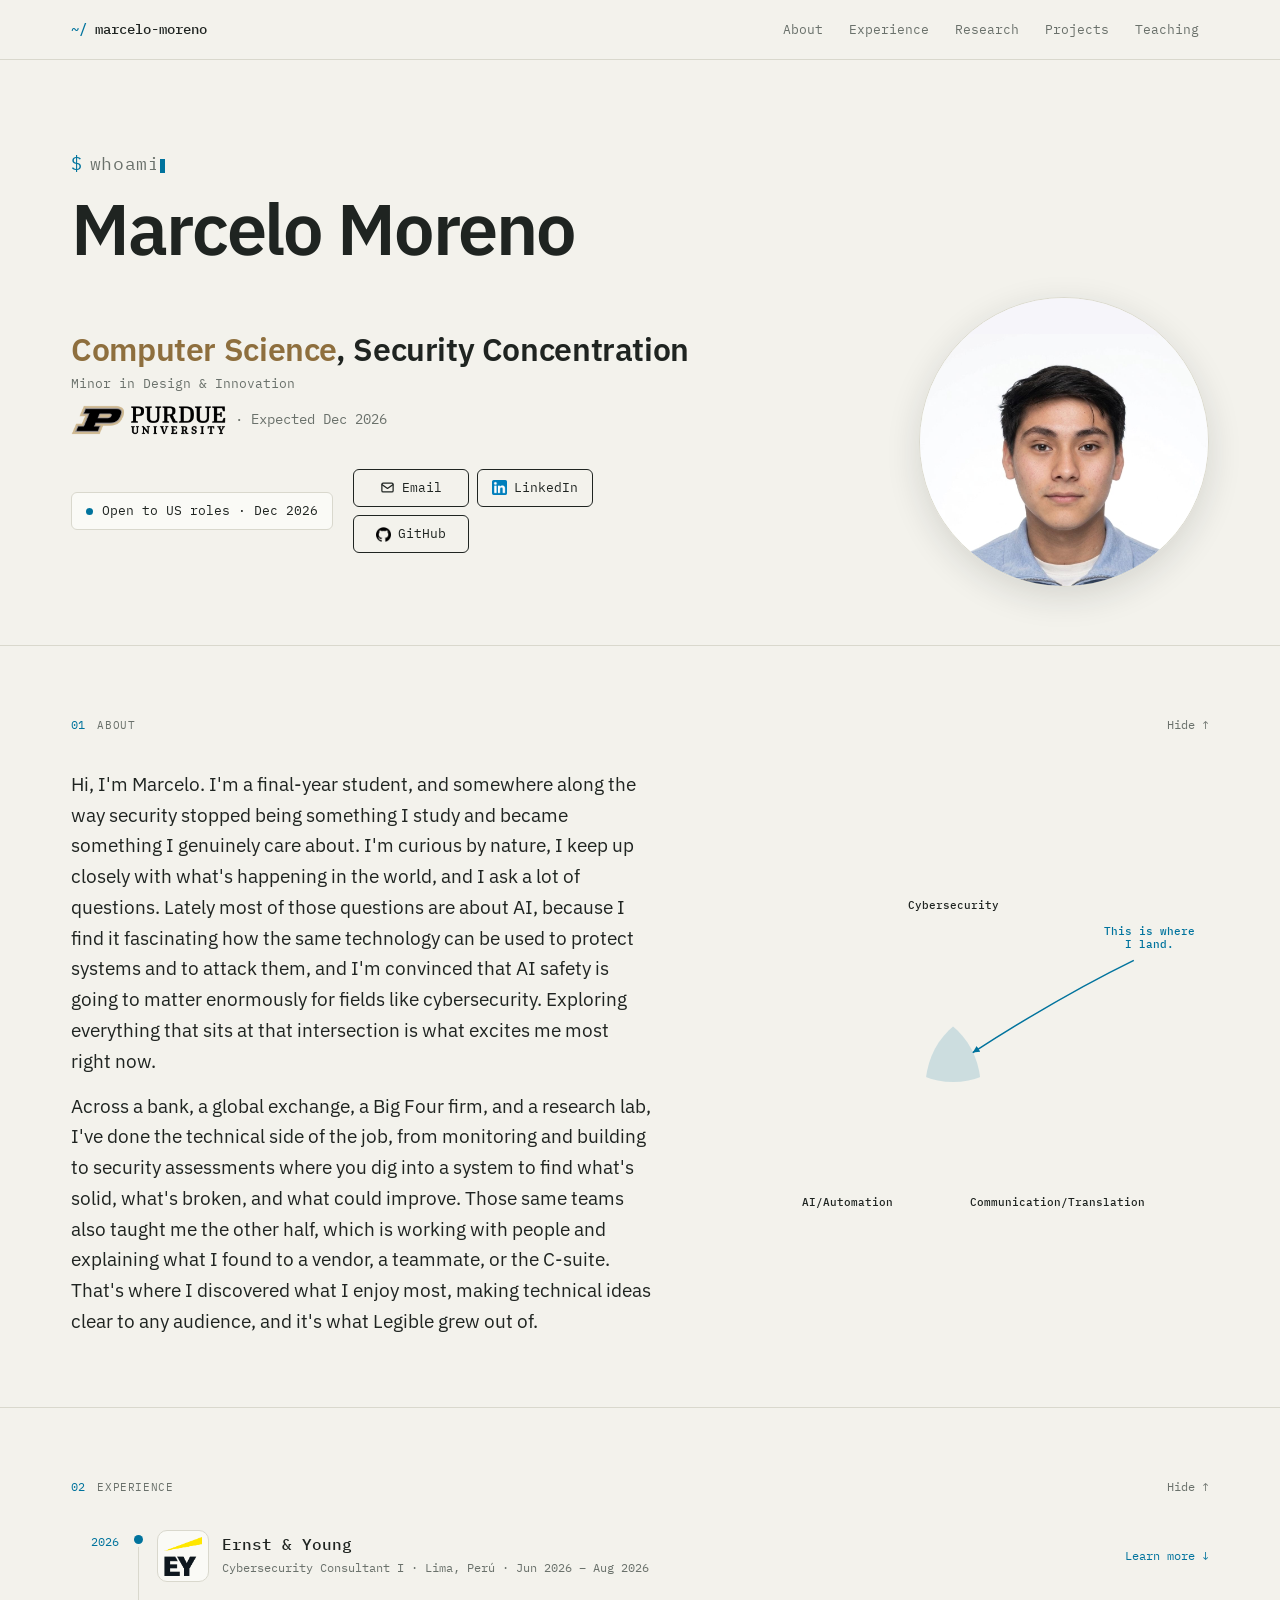
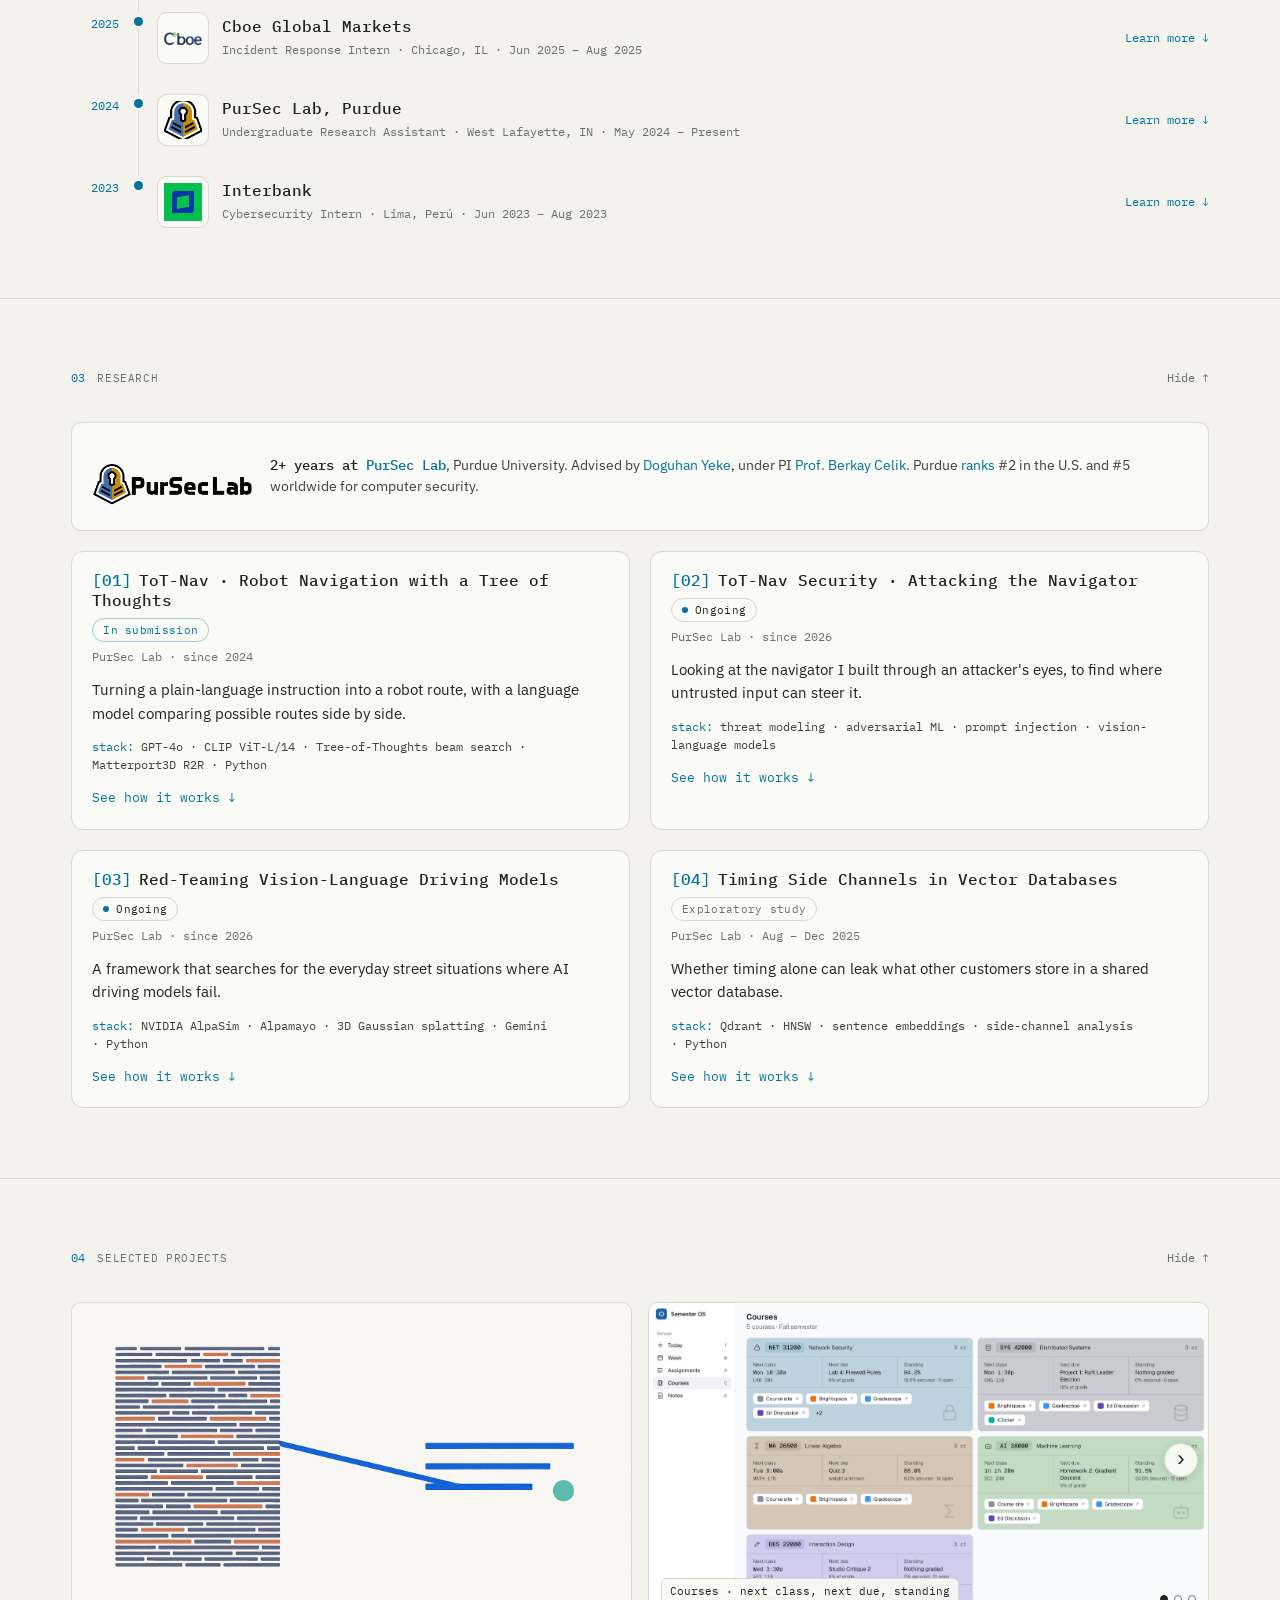
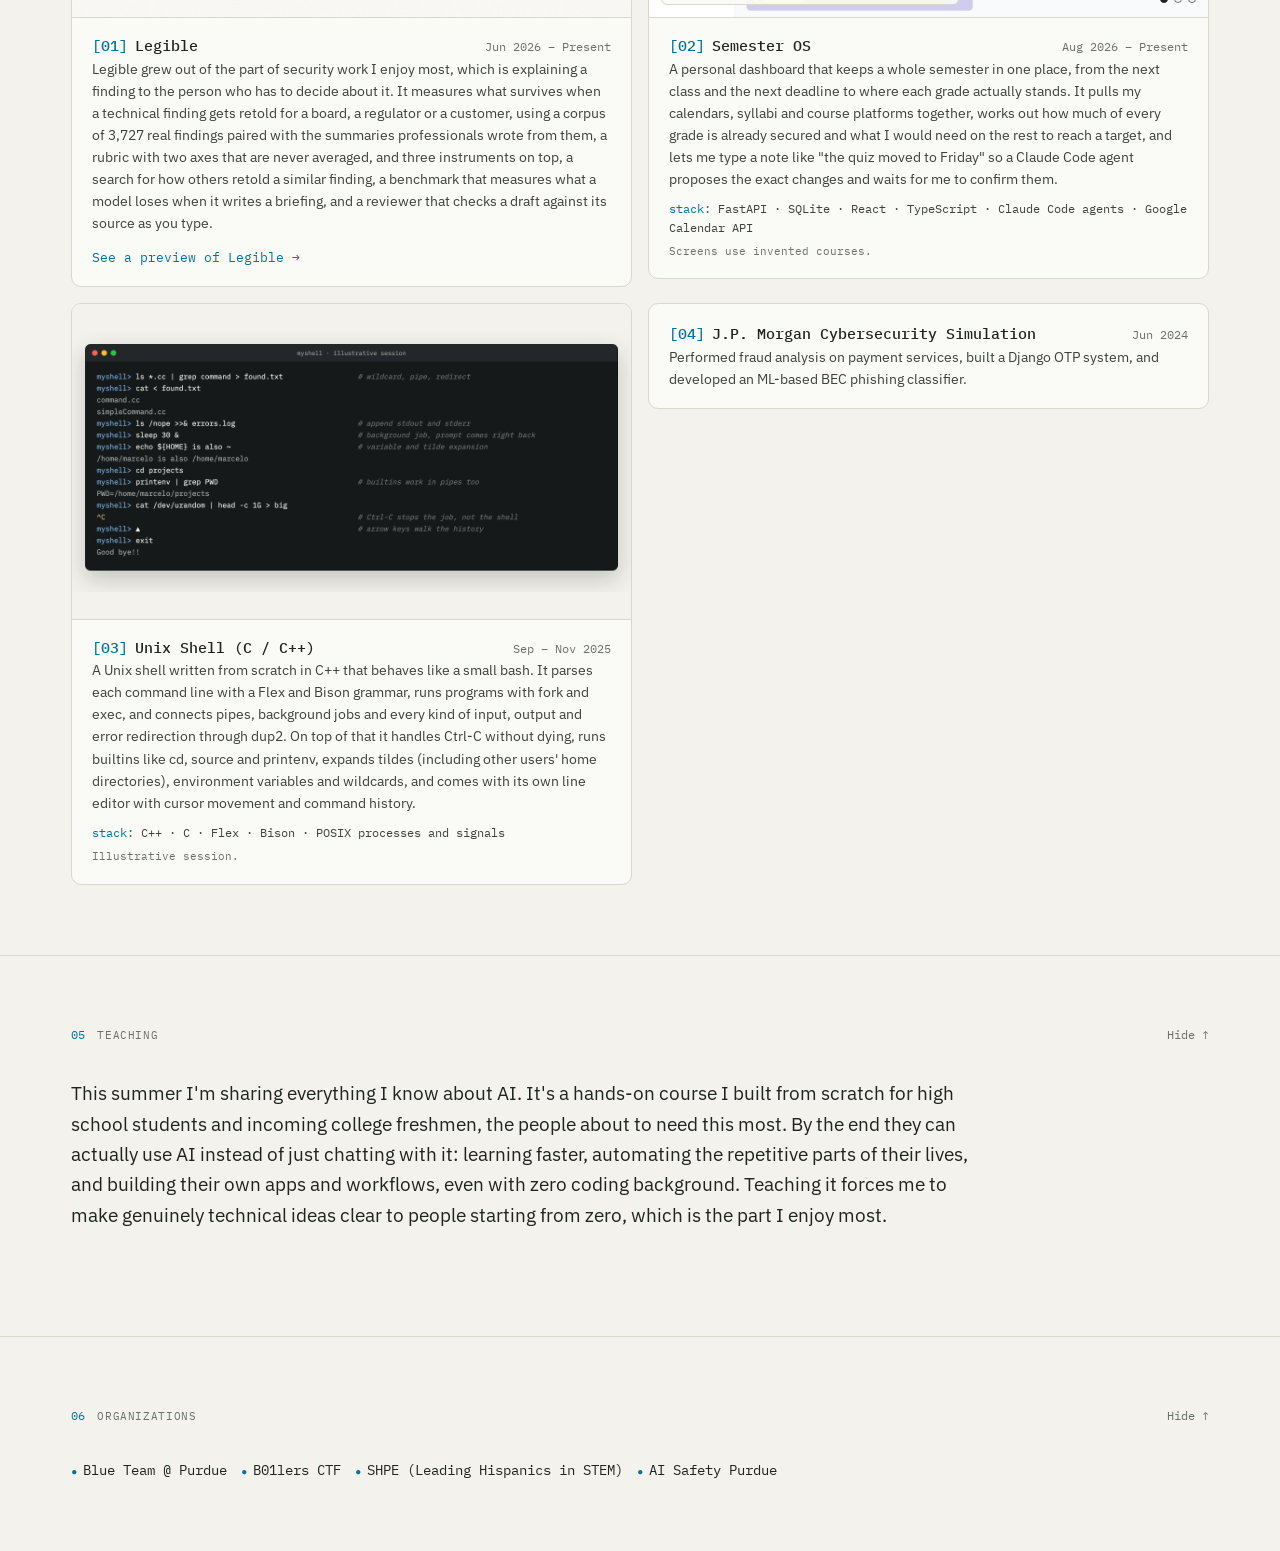
==== index.html @ de57eb35 "Fix benchmark figure, About on phones, Legible artwork, Selected Projects" ====
<!DOCTYPE html>
<html lang="en">
<head>
<meta charset="UTF-8" />
<meta name="viewport" content="width=device-width, initial-scale=1.0" />
<title>Marcelo Moreno · Cybersecurity</title>
<meta name="description" content="Marcelo Moreno. CS @ Purdue (Security). Incident response, detection engineering, and security research." />
<link rel="preconnect" href="https://fonts.googleapis.com" />
<link rel="preconnect" href="https://fonts.gstatic.com" crossorigin />
<link href="https://fonts.googleapis.com/css2?family=IBM+Plex+Mono:wght@400;500;600&family=IBM+Plex+Sans:wght@400;500;600&display=swap" rel="stylesheet" />
<style>
  :root {
    --ink: #1f2421;
    --soft: #6a716b;
    --paper: #f3f2ec;
    --card: #fafaf6;
    --rule: #d9d8cd;
    --accent: oklch(0.52 0.11 232);
    --gold: #8e6f3e;
    --mono: "IBM Plex Mono", ui-monospace, monospace;
    --sans: "IBM Plex Sans", system-ui, sans-serif;
  }
  * { box-sizing: border-box; margin: 0; padding: 0; }
  html { scroll-behavior: smooth; scroll-padding-top: 64px; }
  body { background: var(--paper); color: var(--ink); font-family: var(--sans); line-height: 1.55; -webkit-font-smoothing: antialiased; }
  .wrap { max-width: 900px; margin: 0 auto; padding: 0 clamp(22px, 5vw, 52px); }
  .mono { font-family: var(--mono); }
  .muted { color: var(--soft); }
  .label { font-family: var(--mono); font-size: 11px; letter-spacing: 0.06em; text-transform: uppercase; color: var(--soft); }
  a { color: inherit; }

  /* ---- top bar (sticky) ---- */
  .top { position: sticky; top: 0; z-index: 50; border-bottom: 1px solid var(--rule); background: color-mix(in srgb, var(--paper) 88%, transparent); backdrop-filter: blur(8px); }
  .top .wrap { display: flex; justify-content: space-between; align-items: center; padding: 14px 0; gap: 16px; }
  .top .name { font-family: var(--mono); font-weight: 500; font-size: 14px; white-space: nowrap; }
  .top .name::before { content: "~/ "; color: var(--accent); }
  .topnav { display: flex; align-items: center; gap: 6px; }
  .topnav a { font-family: var(--mono); font-size: 12.5px; color: var(--soft); text-decoration: none; padding: 6px 10px; border-radius: 6px; transition: .15s; }
  .topnav a:hover { color: var(--ink); background: var(--card); }
  .topnav .cta { color: var(--ink); border: 1px solid var(--ink); }
  .topnav .cta:hover { background: var(--ink); color: var(--paper); }
  @media (max-width: 620px) { .topnav .jump { display: none; } }

  /* ---- hero ---- */
  header.hero { padding: clamp(46px, 7vw, 92px) 0 clamp(34px, 5vw, 58px); border-bottom: 1px solid var(--rule); }
  .hero-grid { display: grid; grid-template-columns: 1fr auto; gap: clamp(24px, 5vw, 56px); align-items: center; margin-top: clamp(20px, 3vw, 32px); }
  .hero-main > :first-child { margin-top: 0; }
  .hero-kicker { font-size: 18px; color: var(--soft); letter-spacing: 0.04em; margin-bottom: 14px; display: flex; align-items: center; }
  .hero-kicker .b { color: var(--accent); margin-right: 0.6ch; }
  .hero-kicker .typed { display: inline-block; overflow: hidden; white-space: nowrap; width: 6ch; }
  .js .hero-kicker .typed { width: 0; animation: typing 1.05s steps(6) .3s both; }
  @keyframes typing { to { width: 6ch; } }
  .hero-name { font-size: clamp(40px, 7vw, 72px); line-height: 1.02; letter-spacing: -0.03em; font-weight: 600; }
  .hero-name .hero-last { white-space: nowrap; }
  .caret { display: inline-block; width: 0.5ch; height: 0.82em; background: var(--accent); margin-left: 4px; transform: translateY(2px); animation: blink 1.1s steps(1) infinite; }
  @keyframes blink { 50% { opacity: 0; } }
  .hero-degree { font-size: clamp(22px, 3.1vw, 32px); font-weight: 600; letter-spacing: -0.012em; line-height: 1.16; }
  .hero-degree .cs { color: var(--gold); }
  .hero-degree .sec { color: var(--ink); font-weight: 600; }
  .hero-school { font-family: var(--mono); font-size: 13.5px; color: var(--soft); margin-top: 12px; display: flex; align-items: center; gap: 9px; flex-wrap: wrap; }
  .hero-school .pwordmark { height: 30px; width: auto; }
  .hero-school .at { color: var(--ink); font-size: 2em; font-weight: 600; line-height: 1; }
  .hero-minor { font-family: var(--mono); font-size: 12.5px; color: var(--soft); margin-top: 5px; }
  .hero-meta { margin-top: clamp(22px, 3.5vw, 34px); display: flex; align-items: center; gap: 14px 20px; flex-wrap: wrap; }
  .avail { font-family: var(--mono); font-size: 12.5px; color: var(--ink); display: inline-flex; align-items: center; gap: 9px; border: 1px solid var(--rule); background: var(--card); padding: 8px 14px; border-radius: 6px; }
  .avail .dot { width: 7px; height: 7px; border-radius: 50%; background: var(--accent); box-shadow: 0 0 0 0 color-mix(in oklch, var(--accent) 60%, transparent); animation: pulse 2.4s ease-out infinite; }
  @keyframes pulse { 0% { box-shadow: 0 0 0 0 color-mix(in oklch, var(--accent) 55%, transparent); } 70%,100% { box-shadow: 0 0 0 7px transparent; } }
  .links { display: grid; grid-template-columns: repeat(2, 1fr); gap: 8px; }
  .links a { font-family: var(--mono); font-size: 13px; color: var(--ink); text-decoration: none; padding: 8px 14px; border: 1px solid var(--ink); border-radius: 6px; transition: .15s; justify-content: center; }
  .links a::before { content: "→ "; color: var(--accent); }
  .links a:hover { background: var(--ink); color: var(--paper); }
  .links a:hover::before { color: var(--paper); }
  .links a.iclink::before { content: none; }
  .iclink { display: inline-flex; align-items: center; gap: 7px; }
  .iclink img { height: 15px; width: 15px; object-fit: contain; display: block; }
  .iclink svg { height: 15px; width: 15px; display: block; flex: 0 0 auto; }
  .iclink.gh:hover img { filter: invert(1); }
  .hero-photo img { width: clamp(185px, 27vw, 290px); aspect-ratio: 1 / 1; object-fit: cover; object-position: center center; border-radius: 50%; border: 1px solid var(--rule); display: block; filter: saturate(.98) contrast(1.02); box-shadow: 0 10px 34px rgba(31,36,33,.14); }
  @media (max-width: 640px) {
    .hero-grid { grid-template-columns: 1fr; }
    .hero-photo { order: -1; }
    .hero-photo img { width: 170px; border-radius: 50%; }
  }

  /* ---- about + venn ---- */
  .about-grid { display: grid; grid-template-columns: 1fr 1.15fr; gap: clamp(28px, 5vw, 60px); align-items: center; }
  .about-text p { font-size: clamp(16px, 1.9vw, 19px); line-height: 1.62; color: var(--ink); text-align: justify; text-wrap: pretty; }
  .about-text p + p { margin-top: 14px; }
  .about-venn { display: flex; flex-direction: column; align-items: center; gap: 16px; }
  .venn-intro { font-family: var(--mono); font-size: 12px; color: var(--soft); line-height: 1.5; max-width: 32ch; text-align: center; }
  .about-venn svg { width: 100%; max-width: 500px; height: auto; display: block; overflow: visible; }
  .venn-fill { fill: var(--accent); fill-opacity: .15; }
  .venn-circle { fill: none; stroke: var(--ink); stroke-width: 1.3; }
  .venn-set { font-family: var(--mono); font-size: 11px; font-weight: 500; fill: var(--ink); }
  .venn-core { font-family: var(--mono); font-size: 9px; font-weight: 600; fill: var(--accent); letter-spacing: .02em; }
  .venn-note { font-family: var(--mono); font-size: 11px; font-weight: 500; fill: var(--accent); }
  .venn-arrow { fill: none; }
  /* venn reveal animation (only when JS present; static fallback otherwise) */
  .js .about-venn svg .venn-circle { stroke-dasharray: 503; stroke-dashoffset: 503; }
  .js .about-venn svg .venn-fill { fill-opacity: 0; }
  .js .about-venn svg .venn-set, .js .about-venn svg .venn-note { opacity: 0; }
  .js .about-venn svg .venn-arrow { stroke-dasharray: 230; stroke-dashoffset: 230; }
  .venn-in .venn-circle { animation: vdrawloop 3s ease-in-out infinite; }
  .venn-in .venn-circle.c2 { animation-delay: .18s; }
  .venn-in .venn-circle.c3 { animation-delay: .36s; }
  .venn-in .venn-set { animation: vfade .55s ease forwards .55s; }
  .venn-in .venn-fill { animation: vfillin .6s ease forwards .8s, vbreathe 3.6s ease-in-out 1.8s infinite; }
  .venn-in .venn-arrow { animation: vdraw .7s ease forwards 1.05s; }
  .venn-in .venn-note { animation: vfade .55s ease forwards 1.3s; }
  @keyframes vdraw { to { stroke-dashoffset: 0; } }
  @keyframes vdrawloop { 0% { stroke-dashoffset: 503; } 32%, 100% { stroke-dashoffset: 0; } }
  @keyframes vfade { to { opacity: 1; } }
  @keyframes vfillin { to { fill-opacity: .16; } }
  @keyframes vbreathe { 0%, 100% { fill-opacity: .12; } 50% { fill-opacity: .24; } }
  .tl-jumpline { margin-top: 12px; }
  .tl-jump { font-family: var(--mono); font-size: 12.5px; color: var(--accent); text-decoration: none; }
  .tl-jump::after { content: " →"; }
  .tl-jump:hover { text-decoration: underline; }
  @media (max-width: 760px) { .about-grid { grid-template-columns: 1fr; gap: 30px; } }

  /* ---- generic section ---- */
  section { padding: clamp(40px, 6vw, 70px) 0; border-top: 1px solid var(--rule); }
  section:first-of-type { border-top: none; }
  .sec-head { display: flex; align-items: baseline; gap: 12px; margin-bottom: clamp(22px, 3vw, 34px); }
  .sec-head .n { font-family: var(--mono); font-size: 12px; color: var(--accent); }

  /* ---- experience timeline ---- */
  .timeline { list-style: none; }
  .tl-item { display: grid; grid-template-columns: 48px 18px 1fr; column-gap: 10px; padding-bottom: 30px; }
  .tl-item:last-child { padding-bottom: 0; }
  .tl-date { font-family: var(--mono); font-size: 12px; color: var(--accent); text-align: right; padding-top: 3px; white-space: nowrap; }
  .tl-marker { position: relative; display: flex; justify-content: center; }
  .tl-marker::before { content: ""; position: absolute; top: 8px; bottom: -30px; width: 1px; background: var(--rule); }
  .tl-item:last-child .tl-marker::before { display: none; }
  .tl-dot { width: 9px; height: 9px; border-radius: 50%; background: var(--accent); margin-top: 5px; box-shadow: 0 0 0 3px var(--paper); position: relative; z-index: 1; }
  .tl-body { padding-top: 0; }
  .tl-d > summary { list-style: none; cursor: pointer; display: flex; align-items: center; gap: 13px; }
  .tl-d > summary::-webkit-details-marker { display: none; }
  .tl-logo { width: 52px; height: 52px; flex: 0 0 auto; display: grid; place-items: center; background: var(--card); border: 1px solid var(--rule); border-radius: 10px; padding: 6px; }
  .tl-logo img { max-width: 100%; max-height: 100%; object-fit: contain; display: block; }
  .tl-sumtext { flex: 1 1 auto; min-width: 0; }
  .tl-co { font-family: var(--mono); font-weight: 500; font-size: 15.5px; line-height: 1.25; display: block; }
  .tl-role { font-family: var(--mono); font-size: 12px; color: var(--soft); margin-top: 5px; display: block; }
  .tl-more { flex: 0 0 auto; font-family: var(--mono); font-size: 12px; color: var(--accent); white-space: nowrap; transition: opacity .15s; }
  .tl-more::after { content: "Learn more ↓"; }
  .tl-d[open] .tl-more::after { content: "Show less ↑"; }
  .tl-d > summary:hover .tl-more { opacity: .65; }
  .tl-expand { margin-top: 15px; }
  .tl-d[open] .tl-expand { animation: tlreveal .32s ease; }
  @keyframes tlreveal { from { opacity: 0; transform: translateY(-6px); } to { opacity: 1; transform: none; } }
  .tl-about-line { font-size: 12.5px; color: var(--soft); line-height: 1.45; margin-bottom: 13px; }
  @media (max-width: 560px) { .tl-more::after { content: "More ↓"; } .tl-d[open] .tl-more::after { content: "Less ↑"; } }
  .tl-points { list-style: none; display: grid; gap: 7px; }
  .tl-points li { position: relative; padding-left: 18px; font-size: 14px; color: #3c423d; line-height: 1.55; text-wrap: pretty; }
  .tl-points li::before { content: "▹"; position: absolute; left: 0; color: var(--accent); font-size: 12px; top: 1px; }
  .tl-points b { color: var(--ink); font-weight: 600; }
  .tl-note { font-size: 14px; color: var(--soft); }
  .tl-lead { font-size: clamp(15px, 1.5vw, 17px); color: var(--ink); margin-bottom: 0; line-height: 1.55; }
  .tl-narrative p { font-size: 14px; color: #3c423d; line-height: 1.62; text-wrap: pretty; }
  .tl-narrative p + p { margin-top: 10px; }
  .tl-narrative b { color: var(--ink); font-weight: 600; }
  .tl-narrative a { color: var(--accent); text-decoration: none; }
  .tl-narrative a:hover { text-decoration: underline; }
  .tl-photos { display: flex; gap: 10px; margin: 16px 0 2px; flex-wrap: wrap; }
  .tl-photos figure { margin: 0; }
  .tl-photos img { height: 300px; width: auto; max-width: 100%; border-radius: 10px; border: 1px solid var(--rule); object-fit: cover; display: block; box-shadow: 0 2px 14px rgba(31,36,33,.09); }
  .tl-photos figcaption { font-family: var(--mono); font-size: 10.5px; color: var(--soft); margin-top: 6px; letter-spacing: .01em; }
  @media (max-width: 560px) { .tl-item { grid-template-columns: 40px 16px 1fr; column-gap: 8px; } .tl-date { font-size: 11px; } .tl-photos img { height: 210px; } }

  /* ---- entry cards (research + work) ---- */
  .entry { border: 1px solid var(--rule); border-radius: 10px; background: var(--card); padding: 18px 20px; margin-bottom: 14px; }
  .entry:last-child { margin-bottom: 0; }
  .entry-head { display: flex; justify-content: space-between; align-items: baseline; gap: 10px 16px; flex-wrap: wrap; }
  .entry-title { font-family: var(--mono); font-weight: 500; font-size: 15px; }
  .entry-title .idx { color: var(--accent); margin-right: 7px; }
  .entry-date { font-family: var(--mono); font-size: 11.5px; color: var(--soft); white-space: nowrap; }
  .entry-sub { font-family: var(--mono); font-size: 11.5px; color: var(--soft); margin: 6px 0 10px; display: flex; align-items: center; gap: 7px; }
  .entry-sub img { height: 15px; width: auto; opacity: .85; }
  .entry p { font-size: 14px; color: #3c423d; line-height: 1.58; text-wrap: pretty; }
  .entry p b { color: var(--ink); font-weight: 600; }
  .badge { display: inline-block; font-family: var(--mono); font-size: 10.5px; letter-spacing: .03em; color: var(--accent); border: 1px solid color-mix(in oklch, var(--accent) 32%, transparent); border-radius: 100px; padding: 3px 10px; margin-top: 10px; white-space: nowrap; }
  .entry-head .badge { margin-top: 0; }
  .research-intro { display: flex; align-items: center; gap: 18px; margin-bottom: 20px; padding: 16px 20px; border: 1px solid var(--rule); border-radius: 10px; background: var(--card); flex-wrap: wrap; }
  .research-intro img { height: 84px; width: auto; flex: 0 0 auto; margin: -8px 0; }
  .research-intro .ri-text { font-size: 14px; color: #3c423d; line-height: 1.5; flex: 1; min-width: 220px; }
  .research-intro .ri-text b { font-family: var(--mono); font-weight: 500; color: var(--ink); font-size: 13.5px; }
  .research-intro a { color: var(--accent); text-decoration: none; }
  .research-intro a:hover { text-decoration: underline; }
  .entry-metrics { display: flex; flex-wrap: wrap; gap: 7px; margin-top: 13px; }
  .entry-metrics span { font-family: var(--mono); font-size: 11.5px; padding: 5px 10px; border-radius: 6px; background: var(--paper); border: 1px solid var(--rule); color: var(--ink); }
  .entry-metrics span b { color: var(--accent); font-weight: 600; }
  .entry-callout { margin-top: 13px; padding: 11px 14px; border-left: 2px solid var(--accent); background: color-mix(in oklch, var(--accent) 7%, transparent); border-radius: 0 8px 8px 0; font-size: 13.5px; color: #3c423d; line-height: 1.55; }
  .entry-callout .ct { font-family: var(--mono); font-size: 10px; letter-spacing: .07em; text-transform: uppercase; color: var(--accent); display: block; margin-bottom: 3px; }
  .entry-callout b { color: var(--ink); font-weight: 600; }
  .entry-tech { font-family: var(--mono); font-size: 11px; color: var(--soft); margin-top: 12px; line-height: 1.5; }
  .entry-tech::before { content: "stack: "; color: var(--accent); }

  /* ---- teaching ---- */
  .teach-top { margin-bottom: clamp(24px, 3.5vw, 36px); }
  .teach-lead { font-size: clamp(16px, 1.9vw, 19px); line-height: 1.6; color: var(--ink); text-align: justify; }
  .teach-facts { display: flex; flex-wrap: wrap; gap: 8px 16px; margin-top: 18px; font-family: var(--mono); font-size: 12.5px; color: var(--soft); }
  .teach-facts span::before { content: "▹ "; color: var(--accent); }
  .teach-feature { margin: 0; border: 1px solid var(--rule); border-radius: 14px; overflow: hidden; background: var(--card); box-shadow: 0 6px 22px rgba(31,36,33,.07); }
  .teach-feature img { width: 100%; display: block; aspect-ratio: 16 / 9; object-fit: cover; }
  .teach-pillars { display: grid; grid-template-columns: repeat(3, 1fr); gap: 16px; }
  .tp { margin: 0; }
  .tp img { width: 100%; aspect-ratio: 16 / 9; object-fit: cover; border: 1px solid var(--rule); border-radius: 12px; background: var(--card); display: block; box-shadow: 0 2px 14px rgba(31,36,33,.07); transition: transform .25s ease, box-shadow .25s ease; }
  .tp:hover img { transform: translateY(-5px); box-shadow: 0 12px 28px rgba(31,36,33,.13); }
  .tp figcaption { font-family: var(--mono); font-size: 12px; color: var(--ink); margin-top: 10px; }
  .tp figcaption::before { content: "// "; color: var(--accent); }
  @media (max-width: 760px) { .teach-top { grid-template-columns: 1fr; } .teach-pillars { grid-template-columns: repeat(2, 1fr); } }
  @media (max-width: 460px) { .teach-pillars { grid-template-columns: 1fr; } }

  /* ---- scroll reveal ---- */
  .js .reveal { opacity: 0; transform: translateY(20px); }
  .reveal { transition: opacity .6s ease, transform .6s ease; }
  .reveal.is-in { opacity: 1; transform: none; }

  /* ---- skills ---- */
  .skills-grid { display: grid; grid-template-columns: repeat(3, 1fr); gap: clamp(20px, 3.5vw, 36px); }
  .skills-grid h3 { font-family: var(--mono); font-weight: 500; font-size: 13.5px; margin-bottom: 13px; color: var(--soft); }
  .skills-grid h3::before { content: "// "; color: var(--accent); }
  .chips { display: flex; flex-wrap: wrap; gap: 7px; }
  .chip { font-family: var(--mono); font-size: 12px; padding: 6px 10px; border-radius: 6px; background: var(--card); border: 1px solid var(--rule); }
  @media (max-width: 700px) { .skills-grid { grid-template-columns: 1fr; gap: 24px; } }

  /* ---- organizations ---- */
  .orgs { font-family: var(--mono); font-size: 13.5px; color: var(--ink); display: flex; flex-wrap: wrap; gap: 8px 14px; }
  .orgs span::before { content: "● "; color: var(--accent); font-size: 10px; }

  /* ---- footer ---- */
  footer { border-top: 1px solid var(--rule); padding: clamp(44px,6vw,76px) 0 clamp(40px,6vw,60px); }
  footer .ft { font-size: clamp(24px, 3.6vw, 38px); font-weight: 600; line-height: 1.15; letter-spacing: -0.02em; max-width: 20ch; margin-bottom: 26px; }
  footer .ft .hl { color: var(--accent); }
  footer .fl { display: flex; gap: 8px; flex-wrap: wrap; }
  footer .fl a { font-family: var(--mono); font-size: 13px; color: var(--ink); text-decoration: none; padding: 9px 15px; border: 1px solid var(--ink); border-radius: 6px; transition: .15s; }
  footer .fl a:hover { background: var(--ink); color: var(--paper); }
  footer .colophon { font-family: var(--mono); font-size: 11px; color: var(--soft); margin-top: 30px; }



  /* ---- wide layout ---- */
  .wrap { max-width: 1240px; padding: 0 clamp(20px, 4vw, 56px); }
  .top .wrap { padding: 14px clamp(20px, 4vw, 56px); }
  .about-grid { grid-template-columns: 1.25fr 1fr; gap: clamp(32px, 6vw, 88px); }
  .about-text p { text-align: left; max-width: 68ch; }
  .about-venn svg { max-width: 560px; }
  .tl-narrative p { max-width: 80ch; }
  .tl-lead, .tl-about-line { max-width: 80ch; }
  .tl-photos img { height: 340px; }
  .research-intro .ri-text { max-width: 110ch; }
  .rs-grid { display: grid; grid-template-columns: repeat(2, minmax(0, 1fr)); gap: 20px; align-items: stretch; }
  .rs-grid .rs-card { margin-bottom: 0; display: flex; flex-direction: column; }
  .rs-grid .rs-body { flex: 1; }
  .rs-grid .rs-viz { min-height: 360px; display: flex; flex-direction: column; justify-content: center; }
  .rs-body p.entry-tech { font-size: 11.5px; line-height: 1.6; }
  @media (max-width: 980px) { .rs-grid .rs-viz { min-height: 0; } }
  .teach-lead { text-align: left; max-width: 82ch; }
  .proj-grid { display: grid; grid-template-columns: repeat(2, minmax(0, 1fr)); gap: 16px; align-items: stretch; }
  .proj-grid .entry { margin-bottom: 0; }
  @media (max-width: 980px) { .rs-grid, .proj-grid { grid-template-columns: 1fr; } }
  @media (max-width: 560px) { .tl-photos img { height: 210px; } }

  /* ---- compact research cards ---- */
  .rs-one { font-size: 14.5px !important; color: var(--body) !important; }
  .rs-more { margin-top: 14px; background: none; border: 0; padding: 0; cursor: pointer; font-family: var(--mono); font-size: 12.5px; color: var(--accent); }
  .rs-more::after { content: "See how it works \2193"; }
  .rs-card.open .rs-more::after { content: "Show less \2191"; }
  .rs-more:hover { text-decoration: underline; }
  .rs-more .sr { position: absolute; width: 1px; height: 1px; overflow: hidden; clip: rect(0 0 0 0); white-space: nowrap; }
  .rs-more { display: none; }
  .js .rs-more { display: inline-block; }
  .js .rs-card:not(.open) .rs-viz, .js .rs-card:not(.open) .rs-full { display: none; }
  .js .rs-card.open .rs-one { display: none; }
  .js .rs-grid { grid-auto-flow: row dense; }
  .js .rs-grid .rs-card:not(.open) { display: block; }
  .js .rs-grid .rs-card.open { grid-column: 1 / -1; display: grid; grid-template-columns: minmax(0, 1.15fr) minmax(0, 1fr); animation: rsopen .35s ease; }
  .js .rs-grid .rs-card.open .rs-viz { border-bottom: 0; border-right: 1px solid var(--rule); min-height: 0; }
  .js .rs-grid .rs-card.open .rs-body { align-self: center; padding: 26px 28px; }
  @keyframes rsopen { from { opacity: .4; } to { opacity: 1; } }
  @media (max-width: 980px) { .js .rs-grid .rs-card.open { grid-template-columns: 1fr; } .js .rs-grid .rs-card.open .rs-viz { border-right: 0; border-bottom: 1px solid var(--rule); } }
  @media (prefers-reduced-motion: reduce) { .js .rs-grid .rs-card.open { animation: none; } }

  /* ---- project media, carousel, lightbox ---- */
  .entry.has-media { padding-top: 0; overflow: hidden; }
  .entry-media { margin: 0 -20px 16px; border-bottom: 1px solid var(--rule); background: var(--paper); position: relative; }
  .entry-media img { width: 100%; aspect-ratio: 16 / 9; object-fit: cover; object-position: top left; display: block; }
  .entry-media img.fit { object-fit: contain; object-position: center; }
  .proj-grid { align-items: start; }
  .zoom { display: block; width: 100%; padding: 0; border: 0; background: none; cursor: zoom-in; }
  .zoom:focus-visible { outline: 2px solid var(--accent); outline-offset: -4px; }
  .car { overflow: hidden; }
  .car-track { display: flex; overflow-x: auto; scroll-snap-type: x mandatory; scroll-behavior: smooth; scrollbar-width: none; }
  .car-track::-webkit-scrollbar { display: none; }
  .car-slide { flex: 0 0 100%; margin: 0; scroll-snap-align: start; position: relative; }
  .car-slide figcaption { position: absolute; left: 12px; bottom: 12px; font-family: var(--mono); font-size: 11px; color: var(--ink); background: color-mix(in srgb, var(--card) 92%, transparent); border: 1px solid var(--rule); border-radius: 6px; padding: 4px 8px; }
  .car-btn { position: absolute; top: 50%; transform: translateY(-50%); width: 34px; height: 34px; border-radius: 50%; border: 1px solid var(--rule); background: color-mix(in srgb, var(--card) 94%, transparent); color: var(--ink); font-size: 22px; line-height: 1; cursor: pointer; display: grid; place-items: center; padding-bottom: 3px; transition: background .15s, opacity .15s; box-shadow: 0 2px 10px rgba(31,36,33,.12); }
  .car-btn:hover { background: var(--ink); color: var(--paper); }
  .car-btn.prev { left: 10px; } .car-btn.next { right: 10px; }
  .car-btn[disabled] { opacity: 0; pointer-events: none; }
  .car-dots { position: absolute; right: 12px; bottom: 14px; display: flex; gap: 6px; }
  .car-dots button { width: 8px; height: 8px; border-radius: 50%; border: 1px solid var(--ink); background: transparent; padding: 0; cursor: pointer; opacity: .6; }
  .car-dots button[aria-selected="true"] { background: var(--ink); opacity: 1; }
  .entry p.entry-tech { font-size: 11.5px; line-height: 1.6; margin-top: 10px; }
  .media-note { font-family: var(--mono); font-size: 11px !important; color: var(--soft) !important; margin-top: 6px; }
  .lightbox { position: fixed; inset: 0; z-index: 100; background: rgba(20,22,21,.82); display: grid; place-items: center; padding: 3vw; cursor: zoom-out; }
  .lightbox img { max-width: 100%; max-height: 92vh; border-radius: 10px; box-shadow: 0 20px 60px rgba(0,0,0,.4); }
  .lightbox[hidden] { display: none; }
  @media (max-width: 560px) { .entry-media { margin-inline: -20px; } .car-btn { width: 30px; height: 30px; } .car-slide figcaption { display: none; } }

  /* ---- about on phones ---- */
  .about-more { display: none; margin-top: 10px; background: none; border: 0; padding: 0; font-family: var(--mono); font-size: 12.5px; color: var(--accent); cursor: pointer; }
  @media (max-width: 760px) {
    .about-grid { grid-template-columns: 1fr; gap: 26px; }
    .about-venn svg { max-width: 420px; margin: 0 auto; }
    .about-text p { font-size: 16px; line-height: 1.62; text-align: left; max-width: none; }
    .js .about-text:not(.open) p + p { display: none; }
    .js .about-more { display: inline-block; }
  }
  /* ---- collapsible sections ---- */
  .sec-toggle { display: flex; align-items: baseline; gap: 12px; width: 100%; background: none; border: 0; padding: 0; margin: 0; font: inherit; color: inherit; text-align: left; cursor: pointer; }
  .sec-toggle .chev { margin-left: auto; font-family: var(--mono); font-size: 12px; color: var(--soft); white-space: nowrap; transition: color .15s; }
  .sec-toggle .chev::after { content: "Hide \2191"; }
  section.collapsed .sec-toggle .chev::after { content: "Show \2193"; }
  .sec-toggle:hover .chev { color: var(--accent); }
  .sec-toggle:focus-visible { outline: 2px solid var(--accent); outline-offset: 6px; border-radius: 4px; }
  .sec-body { display: grid; grid-template-rows: 1fr; transition: grid-template-rows .45s ease; }
  .sec-inner { min-height: 0; }
  section.collapsed .sec-body { grid-template-rows: 0fr; }
  section.collapsed .sec-inner, .sec-body.anim .sec-inner { overflow: hidden; }
  section { transition: padding .35s ease; }
  section.collapsed { padding-block: 22px; }
  section.collapsed .sec-head { margin-bottom: 0; }
  @media (prefers-reduced-motion: reduce) { .sec-body, section { transition: none; } }
  @media (prefers-reduced-motion: reduce) {
    .caret, .avail .dot { animation: none; }
    .js .hero-kicker .typed { width: 6ch; animation: none; }
    .js .about-venn svg .venn-circle { stroke-dashoffset: 0; }
    .js .about-venn svg .venn-fill { fill-opacity: .16; }
    .js .about-venn svg .venn-set, .js .about-venn svg .venn-note { opacity: 1; }
    .js .about-venn svg .venn-arrow { stroke-dashoffset: 0; }
    .venn-in .venn-circle, .venn-in .venn-set, .venn-in .venn-fill, .venn-in .venn-arrow, .venn-in .venn-note { animation: none; }
    .tl-d[open] .tl-expand { animation: none; }
    .js .reveal { opacity: 1; transform: none; }
    .reveal { transition: none; }
  }
  /* ---- research v2 ---- */
  .rs-card { border: 1px solid var(--rule); border-radius: 12px; background: var(--card); overflow: hidden; margin-bottom: 18px; }
  .rs-card:last-child { margin-bottom: 0; }
  .rs-viz { background: var(--paper); border-bottom: 1px solid var(--rule); padding: clamp(14px, 2.4vw, 22px) clamp(14px, 2.6vw, 26px) 12px; }
  .rs-viz svg { width: 100%; height: auto; display: block; overflow: visible; }
  .rs-steps { display: flex; justify-content: space-between; gap: 6px 14px; flex-wrap: wrap; margin-top: 12px; font-family: var(--mono); font-size: 11px; color: var(--soft); }
  .rs-steps span { transition: color .3s; }
  .rs-steps b { color: var(--accent); font-weight: 500; margin-right: 5px; }
  .rs-legend { display: flex; gap: 6px 16px; flex-wrap: wrap; margin-top: 10px; font-family: var(--mono); font-size: 11px; color: var(--soft); }
  .rs-legend i { display: inline-block; width: 8px; height: 8px; border-radius: 50%; margin-right: 6px; vertical-align: 0; }
  .rs-legend i.acc { background: var(--accent); }
  .rs-legend i.gold { background: var(--gold); }
  .rs-legend i.ink { background: var(--ink); }
  .rs-body { padding: 18px 20px 20px; }
  .rs-head { display: flex; justify-content: space-between; align-items: center; gap: 8px 16px; flex-wrap: wrap; }
  .rs-title { font-family: var(--mono); font-weight: 500; font-size: 15.5px; line-height: 1.3; }
  .rs-title .idx { color: var(--accent); margin-right: 7px; }
  .rs-sub { font-family: var(--mono); font-size: 11.5px; color: var(--soft); margin: 6px 0 12px; }
  .rs-body p { font-size: 14px; color: #3c423d; line-height: 1.62; text-wrap: pretty; }
  .rs-body p + p { margin-top: 10px; }
  .rs-body .entry-tech { margin-top: 13px; }
  .status { display: inline-flex; align-items: center; gap: 7px; font-family: var(--mono); font-size: 10.5px; letter-spacing: .03em; border-radius: 100px; padding: 3px 10px; white-space: nowrap; border: 1px solid var(--rule); color: var(--soft); }
  .status.sub { color: var(--accent); border-color: color-mix(in oklch, var(--accent) 35%, transparent); }
  .status.live { color: var(--ink); }
  .status.live .dot { width: 6px; height: 6px; border-radius: 50%; background: var(--accent); animation: pulse 2.4s ease-out infinite; }

  /* shared svg vocabulary */
  .g-edge { stroke: #cfcec2; stroke-width: 2.4; stroke-linecap: round; fill: none; }
  .g-node { fill: var(--card); stroke: var(--ink); stroke-width: 1.2; }
  .g-start { fill: var(--ink); }
  .g-lbl { font-family: var(--mono); font-size: 10.5px; fill: var(--soft); }
  .g-lbl.ink { fill: var(--ink); font-weight: 500; }
  .g-lbl.acc { fill: var(--accent); font-weight: 500; }
  .g-lbl.gold { fill: var(--gold); font-weight: 500; }
  .g-box { fill: var(--card); stroke: var(--ink); stroke-width: 1.2; }
  .g-boxtxt { font-family: var(--mono); font-size: 11px; fill: var(--ink); }
  .g-wire { stroke: var(--ink); stroke-width: 1.2; fill: none; }
  .g-chip { fill: var(--card); stroke: var(--rule); }
  .g-say { font-family: var(--mono); font-size: 12px; fill: var(--ink); }
  .fb { transform-box: fill-box; transform-origin: center; }

  /* ---------- viz 1 · ToT-Nav planning (10s loop) ---------- */
  .tot .kw { transition: none; }
  .tot .ring { fill: none; stroke-width: 1.6; opacity: 0; }
  .tot .ring.k1 { stroke: var(--gold); }
  .tot .ring.k2 { stroke: var(--accent); }
  .tot .arc path { fill: none; stroke: var(--accent); stroke-width: 1.4; stroke-dasharray: 3 5; }
  .tot .arc { opacity: 0; }
  .tot .final { fill: none; stroke: var(--accent); stroke-width: 3.2; stroke-linecap: round; stroke-linejoin: round; stroke-dasharray: 360; stroke-dashoffset: 360; }
  .tot .endlbl { opacity: 0; }
  .on .tot .kw.k1 { animation: kw1 10s infinite; }
  .on .tot .kw.k2 { animation: kw2 10s infinite; }
  .on .tot .ring.k1 { animation: ringIn1 10s infinite; }
  .on .tot .ring.k2 { animation: ringIn2 10s infinite; }
  .on .tot .ring.k1.p1 { animation-name: ringP1; }
  .on .tot .ring.p2 { animation-name: ringP2a; }
  .on .tot .ring.k2.p2 { animation-name: ringP2b; }
  .on .tot .arc.l1 { animation: arcL1 10s infinite; }
  .on .tot .arc.l1.p1 { animation-name: arcP1; }
  .on .tot .arc.l1.p2 { animation-name: arcL1P2; }
  .on .tot .arc.l2 { animation: arcL2 10s infinite; }
  .on .tot .arc.l2.p2 { animation-name: arcL2P2; }
  .on .tot .arc path { animation: march 1.2s linear infinite; }
  .on .tot .final { animation: route 10s infinite; }
  .on .tot .endlbl { animation: endlbl 10s infinite; }
  .on .tot-steps span:nth-child(1) { animation: st1 10s infinite; }
  .on .tot-steps span:nth-child(2) { animation: st2 10s infinite; }
  .on .tot-steps span:nth-child(3) { animation: st3 10s infinite; }
  .on .tot-steps span:nth-child(4) { animation: st4 10s infinite; }
  @keyframes kw1 { 0%, 3% { fill: var(--ink); } 6%, 93% { fill: var(--gold); font-weight: 600; } 98%, 100% { fill: var(--ink); } }
  @keyframes kw2 { 0%, 7% { fill: var(--ink); } 10%, 93% { fill: var(--accent); font-weight: 600; } 98%, 100% { fill: var(--ink); } }
  @keyframes ringIn1 { 0%, 16% { opacity: 0; transform: scale(.3); } 20%, 92% { opacity: 1; transform: scale(1); } 97%, 100% { opacity: 0; transform: scale(1); } }
  @keyframes ringIn2 { 0%, 23% { opacity: 0; transform: scale(.3); } 27%, 92% { opacity: 1; transform: scale(1); } 97%, 100% { opacity: 0; transform: scale(1); } }
  @keyframes ringP1 { 0%, 16% { opacity: 0; transform: scale(.3); } 20%, 50% { opacity: 1; transform: scale(1); } 55%, 100% { opacity: 0; transform: scale(1); } }
  @keyframes ringP2a { 0%, 16% { opacity: 0; transform: scale(.3); } 20%, 63% { opacity: 1; transform: scale(1); } 68%, 100% { opacity: 0; transform: scale(1); } }
  @keyframes ringP2b { 0%, 23% { opacity: 0; transform: scale(.3); } 27%, 63% { opacity: 1; transform: scale(1); } 68%, 100% { opacity: 0; transform: scale(1); } }
  @keyframes arcL1 { 0%, 38% { opacity: 0; } 43%, 74% { opacity: 1; } 79%, 100% { opacity: 0; } }
  @keyframes arcP1 { 0%, 38% { opacity: 0; } 43%, 50% { opacity: 1; } 55%, 100% { opacity: 0; } }
  @keyframes arcL1P2 { 0%, 38% { opacity: 0; } 43%, 63% { opacity: 1; } 68%, 100% { opacity: 0; } }
  @keyframes arcL2 { 0%, 53% { opacity: 0; } 58%, 74% { opacity: 1; } 79%, 100% { opacity: 0; } }
  @keyframes arcL2P2 { 0%, 53% { opacity: 0; } 58%, 63% { opacity: 1; } 68%, 100% { opacity: 0; } }
  @keyframes march { to { stroke-dashoffset: -16; } }
  @keyframes route { 0%, 68% { stroke-dashoffset: 360; opacity: 1; } 80%, 93% { stroke-dashoffset: 0; opacity: 1; } 98%, 100% { stroke-dashoffset: 0; opacity: 0; } }
  @keyframes endlbl { 0%, 79% { opacity: 0; } 83%, 93% { opacity: 1; } 98%, 100% { opacity: 0; } }
  @keyframes st1 { 0%, 1% { color: var(--soft); } 3%, 18% { color: var(--ink); } 21%, 100% { color: var(--soft); } }
  @keyframes st2 { 0%, 18% { color: var(--soft); } 21%, 36% { color: var(--ink); } 39%, 100% { color: var(--soft); } }
  @keyframes st3 { 0%, 36% { color: var(--soft); } 39%, 66% { color: var(--ink); } 69%, 100% { color: var(--soft); } }
  @keyframes st4 { 0%, 66% { color: var(--soft); } 69%, 94% { color: var(--ink); } 97%, 100% { color: var(--soft); } }

  /* ---------- viz 2 · attack surfaces (9s loop) ---------- */
  .sec .token { fill: var(--accent); }
  .sec .threat circle.halo { fill: var(--gold); opacity: 0; }
  .sec .threat circle.core { fill: var(--gold); }
  .sec .threat .tl, .sec .threat .core, .sec .threat .cross { opacity: 0; }
  .sec .cross { stroke: var(--card); stroke-width: 1.4; }
  .sec .feed { stroke: var(--soft); stroke-width: 1.1; fill: none; stroke-dasharray: 2 4; }
  .sec .good { fill: none; stroke: var(--accent); stroke-width: 2.4; stroke-linecap: round; }
  .sec .bad { fill: none; stroke: var(--gold); stroke-width: 2.4; stroke-linecap: round; stroke-dasharray: 5 5; opacity: 0; }
  .on .sec .token { animation: tokenRun 3s linear infinite; }
  .on .sec .t1 .core, .on .sec .t1 .cross, .on .sec .t1 .tl { animation: tIn1 9s infinite; }
  .on .sec .t2 .core, .on .sec .t2 .cross, .on .sec .t2 .tl { animation: tIn2 9s infinite; }
  .on .sec .t3 .core, .on .sec .t3 .cross, .on .sec .t3 .tl { animation: tIn3 9s infinite; }
  .on .sec .t1 .halo { animation: halo 1.8s ease-out .6s infinite; }
  .on .sec .t2 .halo { animation: halo 1.8s ease-out 2.6s infinite; }
  .on .sec .t3 .halo { animation: halo 1.8s ease-out 4.6s infinite; }
  .on .sec .good { animation: goodFade 9s infinite; }
  .on .sec .bad { animation: badIn 9s infinite; }
  @keyframes tokenRun { 0% { transform: translateX(0); opacity: 0; } 6% { opacity: 1; } 90% { opacity: 1; } 100% { transform: translateX(440px); opacity: 0; } }
  @keyframes tIn1 { 0%, 5% { opacity: 0; } 9%, 92% { opacity: 1; } 97%, 100% { opacity: 0; } }
  @keyframes tIn2 { 0%, 27% { opacity: 0; } 31%, 92% { opacity: 1; } 97%, 100% { opacity: 0; } }
  @keyframes tIn3 { 0%, 49% { opacity: 0; } 53%, 92% { opacity: 1; } 97%, 100% { opacity: 0; } }
  @keyframes halo { 0% { opacity: .45; transform: scale(1); } 100% { opacity: 0; transform: scale(2.8); } }
  @keyframes goodFade { 0%, 66% { opacity: 1; } 72%, 92% { opacity: .25; } 97%, 100% { opacity: 1; } }
  @keyframes badIn { 0%, 66% { opacity: 0; stroke-dashoffset: 0; } 72% { opacity: 1; } 92% { opacity: 1; stroke-dashoffset: -40; } 97%, 100% { opacity: 0; } }

  /* ---------- viz 3 · red-teaming loop ---------- */
  .rt .ring { fill: none; stroke: #cfcec2; stroke-width: 2.4; }
  .rt .orbit { transform-box: view-box; transform-origin: 170px 125px; }
  .rt .orbit circle { fill: var(--accent); }
  .rt .stage { fill: var(--card); stroke: var(--ink); stroke-width: 1.2; }
  .rt .road { fill: #e7e6dc; }
  .rt .lane { stroke: var(--card); stroke-width: 2; stroke-dasharray: 8 8; }
  .rt .car { fill: var(--ink); }
  .rt .ped-body { fill: var(--soft); }
  .rt .ped-head { fill: var(--soft); }
  .rt .edited .ped-body, .rt .edited .ped-head { fill: var(--gold); }
  .rt .sweep { fill: var(--accent); opacity: .12; }
  .on .rt .orbit { animation: spin 7.5s linear infinite; }
  .on .rt .stage { animation: stagePulse 7.5s infinite; }
  .on .rt .stage.s2 { animation-delay: 1.5s; }
  .on .rt .stage.s3 { animation-delay: 3s; }
  .on .rt .stage.s4 { animation-delay: 4.5s; }
  .on .rt .stage.s5 { animation-delay: 6s; }
  .on .rt .car { animation: drive 7.5s cubic-bezier(.45,.05,.4,1) infinite; }
  .on .rt .edited .ped-body, .on .rt .edited .ped-head { animation: outfit 22.5s steps(1) infinite; }
  .on .rt .sweep { animation: sweep 7.5s infinite; }
  @keyframes spin { to { transform: rotate(360deg); } }
  @keyframes stagePulse { 0% { fill: var(--accent); } 14%, 90% { fill: var(--card); } 100% { fill: var(--accent); } }
  @keyframes drive { 0% { transform: translateY(0); opacity: 0; } 8% { opacity: 1; } 70% { transform: translateY(-104px); } 88% { transform: translateY(-104px); opacity: 1; } 100% { transform: translateY(-104px); opacity: 0; } }
  @keyframes outfit { 0% { fill: var(--gold); } 33.33% { fill: var(--ink); } 66.66% { fill: #8a6a4a; } }
  @keyframes sweep { 0%, 70% { opacity: 0; } 76%, 90% { opacity: .14; } 100% { opacity: 0; } }

  /* ---------- viz 4 · vector db timing ---------- */
  .vdb .bar { fill: var(--accent); transform-box: fill-box; transform-origin: left center; transform: scaleX(0); }
  .vdb .bar.slow { fill: var(--gold); }
  .vdb .pkt { fill: var(--ink); opacity: 0; }
  .vdb .pkt.v { fill: var(--gold); }
  .vdb .idx-node { fill: var(--card); stroke: var(--ink); stroke-width: 1.1; }
  .vdb .idx-edge { stroke: #cfcec2; stroke-width: 1.6; }
  .vdb .hot { fill: var(--gold); opacity: 0; }
  .vdb .infer { opacity: 0; }

  @media (prefers-reduced-motion: reduce) {
    .on .tot *, .on .sec *, .on .rt *, .on .vdb *, .on .tot-steps span { animation: none !important; }
    .tot .ring, .tot .arc.l1:not(.p1):not(.p2), .tot .arc.l2:not(.p2), .tot .endlbl { opacity: 1; }
    .tot .final { stroke-dashoffset: 0; }
    .sec .threat .tl, .sec .threat .core, .sec .threat .cross { opacity: 1; }
    .vdb .bar { transform: scaleX(1); }
    .vdb .hot, .vdb .infer { opacity: 1; }
  }
  .vdb .na { fill: var(--accent); }
  .vdb .nb { fill: var(--gold); opacity: 0; }
  .vdb .bedge { opacity: 0; }
  .vdb .region { fill: var(--gold); fill-opacity: .08; stroke: var(--gold); stroke-width: 1.2; stroke-dasharray: 4 4; opacity: 0; }
  .vdb .probe { fill: none; stroke: var(--accent); stroke-width: 1.6; opacity: 0; }
  .on .vdb .bar.a1 { animation: barA 10s infinite; }
  .on .vdb .bar.a2 { animation: barA 10s infinite .35s; }
  .on .vdb .bar.a3 { animation: barA 10s infinite .7s; }
  .on .vdb .bar.c1 { animation: barC 10s infinite; }
  .on .vdb .bar.c2 { animation: barC 10s infinite .35s; }
  .on .vdb .bar.c3 { animation: barC 10s infinite .7s; }
  .on .vdb .nb { animation: nbIn 10s infinite; }
  .on .vdb .nb.b1 { animation-delay: .12s; } .on .vdb .nb.b2 { animation-delay: .24s; } .on .vdb .nb.b3 { animation-delay: .36s; } .on .vdb .nb.b4 { animation-delay: .48s; } .on .vdb .nb.b5 { animation-delay: .6s; }
  .on .vdb .bedge { animation: bedge 10s infinite; }
  .on .vdb .probe { animation: probe 10s infinite; }
  .on .vdb .region { animation: region 10s infinite; }
  .on .vdb .infer { animation: region 10s infinite; }
  @keyframes barA { 0%, 6% { transform: scaleX(0); } 14%, 93% { transform: scaleX(1); } 98%, 100% { transform: scaleX(0); } }
  @keyframes barC { 0%, 54% { transform: scaleX(0); } 64%, 93% { transform: scaleX(1); } 98%, 100% { transform: scaleX(0); } }
  @keyframes nbIn { 0%, 30% { opacity: 0; transform: scale(.2); } 35%, 93% { opacity: 1; transform: scale(1); } 98%, 100% { opacity: 0; transform: scale(1); } }
  @keyframes bedge { 0%, 32% { opacity: 0; } 38%, 93% { opacity: 1; } 98%, 100% { opacity: 0; } }
  @keyframes probe { 0%, 5% { opacity: 0; transform: scale(.4); } 8% { opacity: .9; } 18% { opacity: 0; transform: scale(2.4); } 50% { opacity: 0; transform: scale(.4); } 53% { opacity: .9; } 63%, 100% { opacity: 0; transform: scale(2.4); } }
  @keyframes region { 0%, 70% { opacity: 0; } 76%, 93% { opacity: 1; } 98%, 100% { opacity: 0; } }
  @media (prefers-reduced-motion: reduce) { .vdb .nb, .vdb .bedge, .vdb .region { opacity: 1; } }
</style>
<script>document.documentElement.classList.add('js')</script>
</head>
<body>
  <!-- 0 · top bar -->
  <div class="top">
    <div class="wrap">
      <span class="name">marcelo-moreno</span>
      <nav class="topnav">
        <a class="jump" href="#about">About</a>
        <a class="jump" href="#experience">Experience</a>
        <a class="jump" href="#research">Research</a>
        <a class="jump" href="#work">Projects</a>
        <a class="jump" href="#teaching">Teaching</a>
      </nav>
    </div>
  </div>

  <!-- 1 · identity / hero -->
  <header class="hero">
    <div class="wrap">
      <p class="hero-kicker mono"><span class="b">$</span><span class="typed">whoami</span><span class="caret"></span></p>
      <h1 class="hero-name">Marcelo <span class="hero-last">Moreno</span></h1>
      <div class="hero-grid">
        <div class="hero-main">
          <p class="hero-degree"><span class="cs">Computer Science</span>, <span class="sec">Security Concentration</span></p>
          <p class="hero-minor">Minor in Design &amp; Innovation</p>
          <p class="hero-school"><img class="pwordmark" src="./logos/purdue-wordmark.png" alt="Purdue University" /> <span>· Expected Dec 2026</span></p>
          <div class="hero-meta">
            <span class="avail"><span class="dot"></span> Open to US roles · Dec 2026</span>
            <nav class="links">
              <a class="iclink" href="mailto:mmorenow@purdue.edu"><svg viewBox="0 0 24 24" fill="none" stroke="currentColor" stroke-width="2" stroke-linecap="round" stroke-linejoin="round"><rect x="3" y="5" width="18" height="14" rx="2"/><path d="M3.5 7.5l8.5 6 8.5-6"/></svg>Email</a>
              <a class="iclink" href="https://www.linkedin.com/in/mmorenow"><img src="./logos/linkedin.png" alt="" />LinkedIn</a>
              <a class="iclink gh" href="https://github.com/mmorenow" target="_blank" rel="noopener"><img src="./logos/github.png" alt="" />GitHub</a>
            </nav>
          </div>
        </div>
        <div class="hero-photo">
          <img src="./photos/marcelo-headshot.jpg" alt="Marcelo Moreno" />
        </div>
      </div>
    </div>
  </header>

  <!-- 1 · about -->
  <section id="about">
    <div class="wrap">
      <div class="sec-head"><span class="n">01</span><span class="label">About</span></div>
      <div class="about-grid">
        <div class="about-text">
          <p>Hi, I'm Marcelo. I'm a final-year student, and somewhere along the way security stopped being something I study and became something I genuinely care about. I'm curious by nature, I keep up closely with what's happening in the world, and I ask a lot of questions. Lately most of those questions are about AI, because I find it fascinating how the same technology can be used to protect systems and to attack them, and I'm convinced that AI safety is going to matter enormously for fields like cybersecurity. Exploring everything that sits at that intersection is what excites me most right now.</p>
          <p>Across a bank, a global exchange, a Big Four firm, and a research lab, I've done the technical side of the job, from monitoring and building to security assessments where you dig into a system to find what's solid, what's broken, and what could improve. Those same teams also taught me the other half, which is working with people and explaining what I found to a vendor, a teammate, or the C-suite. That's where I discovered what I enjoy most, making technical ideas clear to any audience, and it's what Legible grew out of.</p>
          <button type="button" class="about-more" aria-expanded="false">Read more &darr;</button>
        </div>
        <div class="about-venn">
          <svg viewBox="0 0 480 380" role="img" aria-label="Venn diagram: Cybersecurity, AI/Automation, and Communication/Translation, with an arrow pointing to where all three overlap">
            <defs>
              <clipPath id="vSec"><circle cx="220" cy="140" r="80" /></clipPath>
              <clipPath id="vAI"><circle cx="168" cy="224" r="80" /></clipPath>
              <marker id="varrow" markerWidth="10" markerHeight="10" refX="7" refY="3.5" orient="auto" markerUnits="userSpaceOnUse"><path d="M0,0 L7,3.5 L0,7 Z" fill="var(--accent)" /></marker>
            </defs>
            <g clip-path="url(#vSec)"><g clip-path="url(#vAI)">
              <circle cx="272" cy="224" r="80" class="venn-fill" />
            </g></g>
            <circle cx="220" cy="140" r="80" class="venn-circle c1" />
            <circle cx="168" cy="224" r="80" class="venn-circle c2" />
            <circle cx="272" cy="224" r="80" class="venn-circle c3" />
            <text x="220" y="44" class="venn-set" text-anchor="middle">Cybersecurity</text>
            <text x="112" y="346" class="venn-set" text-anchor="middle">AI/Automation</text>
            <text x="326" y="346" class="venn-set" text-anchor="middle">Communication/Translation</text>
            <path class="venn-arrow" d="M404,96 Q330,132 240,190" stroke="var(--accent)" stroke-width="1.5" marker-end="url(#varrow)" />
            <text x="420" y="70" class="venn-note" text-anchor="middle">This is where</text>
            <text x="420" y="84" class="venn-note" text-anchor="middle">I land.</text>
          </svg>
        </div>
      </div>
    </div>
  </section>

  <!-- 2 · experience -->
  <section id="experience">
    <div class="wrap">
      <div class="sec-head"><span class="n">02</span><span class="label">Experience</span></div>
      <ol class="timeline">
        <li class="tl-item">
          <span class="tl-date">2026</span>
          <span class="tl-marker"><span class="tl-dot"></span></span>
          <div class="tl-body">
            <details class="tl-d">
              <summary class="tl-sum">
                <span class="tl-logo"><img src="./logos/EY_logo_2019.svg.png" alt="EY" /></span>
                <span class="tl-sumtext">
                  <span class="tl-co">Ernst &amp; Young</span>
                  <span class="tl-role">Cybersecurity Consultant I · Lima, Perú · Jun 2026 – Aug 2026</span>
                </span>
                <span class="tl-more"></span>
              </summary>
              <div class="tl-expand">
                <p class="tl-about-line">EY is a "Big Four" global professional-services firm, spanning assurance, tax, and advisory across 150+ countries.</p>
                <div class="tl-narrative">
                  <p>This past summer I joined EY as a Cybersecurity Consultant, working with several clients and carrying real responsibility from the start. For a global automotive client I first spent time understanding how their Security Operations Center worked and where the gaps were, and from there I proposed and built a monitoring platform that brings everything into one consolidated triage queue, so EY analysts and the client's own team can work from the same place. For a critical infrastructure client I reviewed their cloud security across several providers, and in between I worked on vulnerability management and a few smaller projects.</p>
                  <p>It took a lot of effort and full commitment, and it was worth it not only for the experience itself but also because I got to learn from some of the best professionals in the field. I also want to highlight the soft skills, since consulting taught me that the job isn't only finding and documenting issues but also explaining them clearly to the people who need to act on them.</p>
                </div>
                <div class="tl-photos">
                  <figure><img src="./photos/ey-firstday.jpg" alt="Marcelo Moreno on his first day at the EY office, Lima" /><figcaption>First Day at the Office</figcaption></figure>
                  <figure><img src="./photos/ey-night.jpg" alt="The EY office building illuminated at night, Lima" /><figcaption>The Office at Night</figcaption></figure>
                </div>
              </div>
            </details>
          </div>
        </li>

        <li class="tl-item">
          <span class="tl-date">2025</span>
          <span class="tl-marker"><span class="tl-dot"></span></span>
          <div class="tl-body">
            <details class="tl-d">
              <summary class="tl-sum">
                <span class="tl-logo"><img src="./logos/Cboe_Global_Markets_Logo.svg.png" alt="Cboe Global Markets" /></span>
                <span class="tl-sumtext">
                  <span class="tl-co">Cboe Global Markets</span>
                  <span class="tl-role">Incident Response Intern · Chicago, IL · Jun 2025 – Aug 2025</span>
                </span>
                <span class="tl-more"></span>
              </summary>
              <div class="tl-expand">
                <p class="tl-about-line">Cboe runs some of the world's largest options, equities, futures, and FX markets, across North America, Europe, and Asia Pacific.</p>
                <div class="tl-narrative">
                  <p>At Cboe I was an Incident Response intern on the Threat Detection &amp; Response team, inside a 24/7 global SOC where, after an intensive security operations training, I spent the summer investigating alerts from the queue and taking each one through the full triage and escalation process. It showed me how a global SOC really works and why it matters so much, especially when it protects the critical infrastructure behind some of the world's largest markets.</p>
                  <p>Working inside such an advanced team taught me how much a solid methodology matters, and it also showed me how much room there is to keep improving, even in a mature operation. Along the way I learned new tools, communicated with people across different teams, and researched the best way for employees to bring AI into their day-to-day work.</p>
                </div>
                <div class="tl-photos">
                  <figure><img src="./photos/cboe-solo.jpg" alt="Marcelo Moreno on the Cboe trading floor, Chicago" /><figcaption>Cboe Trading Floor · Chicago</figcaption></figure>
                  <figure><img src="./photos/cboe-team.jpg" alt="Marcelo Moreno with his team at the Cboe Intern Summit" /><figcaption>Cboe Intern Summit</figcaption></figure>
                </div>
              </div>
            </details>
          </div>
        </li>

        <li class="tl-item">
          <span class="tl-date">2024</span>
          <span class="tl-marker"><span class="tl-dot"></span></span>
          <div class="tl-body">
            <details class="tl-d">
              <summary class="tl-sum">
                <span class="tl-logo"><img src="./logos/pursec-lock.png" alt="PurSec Lab" /></span>
                <span class="tl-sumtext">
                  <span class="tl-co">PurSec Lab, Purdue</span>
                  <span class="tl-role">Undergraduate Research Assistant · West Lafayette, IN · May 2024 – Present</span>
                </span>
                <span class="tl-more"></span>
              </summary>
              <div class="tl-expand">
                <p class="tl-about-line">PurSec Lab is Purdue's largest security research group, led by Prof. Berkay Celik.</p>
                <div class="tl-narrative">
                  <p>In summer 2024 I started <a href="#research">research</a> at PurSec Lab, where I went deep on security and AI by reading and dissecting papers, designing and running experiments, analyzing results, and writing up findings. I enjoyed it so much that it grew into more than two years of AI security research on LLM and VLM systems, which continues to this day.</p>
                </div>
                <div class="tl-photos">
                  <figure><img src="./photos/pursec-2.jpg" alt="Purdue campus, summer 2024" /><figcaption>Purdue Campus Summer 2024</figcaption></figure>
                </div>
                <p class="tl-jumpline"><a class="tl-jump" href="#research">See the research</a></p>
              </div>
            </details>
          </div>
        </li>

        <li class="tl-item">
          <span class="tl-date">2023</span>
          <span class="tl-marker"><span class="tl-dot"></span></span>
          <div class="tl-body">
            <details class="tl-d">
              <summary class="tl-sum">
                <span class="tl-logo"><img src="./logos/Interbank-square.png" alt="Interbank" /></span>
                <span class="tl-sumtext">
                  <span class="tl-co">Interbank</span>
                  <span class="tl-role">Cybersecurity Intern · Lima, Perú · Jun 2023 – Aug 2023</span>
                </span>
                <span class="tl-more"></span>
              </summary>
              <div class="tl-expand">
                <p class="tl-about-line">One of Peru's largest banks, part of Intercorp Financial Services, serving millions of retail and commercial clients.</p>
                <div class="tl-narrative">
                  <p>Interbank is where it all started. I joined the Detection &amp; Response team just as the bank was evaluating new security technologies from major vendors like IBM, and I helped run a SOC maturity assessment to map out how their security operations would grow over the next few years. It gave me the foundations of cybersecurity and showed me how these teams evolve over time.</p>
                  <p>They also gave me the chance to present that strategy to the bank's top leadership, which meant translating technical operations into business metrics they could act on. That's where I first saw how much communication matters when the same idea has to reach very different audiences, and it has been a passion of mine ever since.</p>
                </div>
                <div class="tl-photos">
                  <figure><img src="./photos/interbank-team.jpg" alt="Marcelo Moreno with fellow interns on his first day at Interbank" /><figcaption>First Day at the Office</figcaption></figure>
                </div>
              </div>
            </details>
          </div>
        </li>
      </ol>
    </div>
  </section>

  <!-- 3 · research -->
  <section id="research">
    <div class="wrap">
      <div class="sec-head"><span class="n">03</span><span class="label">Research</span></div>

      <div class="research-intro">
        <a href="https://pursec.cs.purdue.edu" target="_blank" rel="noopener"><img src="./logos/PurSecLab.png" alt="PurSec Lab" /></a>
        <p class="ri-text"><b>2+ years at <a href="https://pursec.cs.purdue.edu" target="_blank" rel="noopener">PurSec Lab</a></b>, Purdue University. Advised by <a href="https://doguhanyeke.github.io" target="_blank" rel="noopener">Doguhan Yeke</a>, under PI <a href="https://beerkay.github.io" target="_blank" rel="noopener">Prof. Berkay Celik</a>. Purdue <a href="https://csrankings.org/#/fromyear/2017/toyear/2026/index?sec&amp;us" target="_blank" rel="noopener">ranks</a> #2 in the U.S. and #5 worldwide for computer security.</p>
      </div>

      <div class="rs-grid">
      <article class="rs-card">
        <div class="rs-viz">
          <svg class="tot" viewBox="0 0 560 272" role="img" aria-label="Animation of ToT-Nav planning. The instruction go past the red car, turn left, then stop at the blue building is parsed into two landmarks, candidate places are highlighted on a street graph, several candidate routes are explored and pruned, and the route that follows the instruction is drawn.">
            <rect class="g-chip" x="0" y="0" width="560" height="36" rx="7" />
            <text class="g-say" x="16" y="23"><tspan fill="var(--soft)">&gt; </tspan>"go past the <tspan class="kw k1">red car</tspan>, turn left, then stop at the <tspan class="kw k2">blue building</tspan>"</text>

            <g>
              <!-- streets -->
              <path class="g-edge" d="M40,240 H460 M40,170 H530 M110,100 H530 M40,240 V170 M110,170 V100 M110,240 V170 M180,240 V170 V100 M250,240 V100 M320,240 V170 V100 M390,240 V100 M460,240 V100 M530,170 V100" />
              <!-- level-1 thoughts: where is the red car? -->
              <g class="arc l1 p1"><path d="M40,240 Q58,186 110,170" /></g>
              <g class="arc l1"><path d="M40,240 Q145,186 250,240" /></g>
              <g class="arc l1 p2"><path d="M40,240 Q215,150 390,240" /></g>
              <!-- level-2 thoughts: where is the blue building? -->
              <g class="arc l2"><path d="M250,240 Q205,170 250,100" /></g>
              <g class="arc l2 p2"><path d="M250,240 Q355,196 460,240" /></g>
              <g class="arc l2 p2"><path d="M390,240 Q452,176 460,100" /></g>
              <!-- committed route -->
              <path class="final" d="M40,240 H250 V100" />
              <!-- nodes -->
              <g>
                <circle class="g-node" cx="110" cy="240" r="4.5" /><circle class="g-node" cx="180" cy="240" r="4.5" /><circle class="g-node" cx="250" cy="240" r="4.5" />
                <circle class="g-node" cx="320" cy="240" r="4.5" /><circle class="g-node" cx="390" cy="240" r="4.5" /><circle class="g-node" cx="460" cy="240" r="4.5" />
                <circle class="g-node" cx="110" cy="170" r="4.5" /><circle class="g-node" cx="180" cy="170" r="4.5" /><circle class="g-node" cx="250" cy="170" r="4.5" />
                <circle class="g-node" cx="320" cy="170" r="4.5" /><circle class="g-node" cx="390" cy="170" r="4.5" /><circle class="g-node" cx="460" cy="170" r="4.5" /><circle class="g-node" cx="530" cy="170" r="4.5" />
                <circle class="g-node" cx="40" cy="170" r="4.5" /><circle class="g-node" cx="110" cy="100" r="4.5" /><circle class="g-node" cx="180" cy="100" r="4.5" /><circle class="g-node" cx="250" cy="100" r="4.5" /><circle class="g-node" cx="320" cy="100" r="4.5" />
                <circle class="g-node" cx="390" cy="100" r="4.5" /><circle class="g-node" cx="460" cy="100" r="4.5" /><circle class="g-node" cx="530" cy="100" r="4.5" />
                <circle class="g-start" cx="40" cy="240" r="6" />
              </g>
              <!-- candidate places -->
              <circle class="ring k1 p1 fb" cx="110" cy="170" r="11" />
              <circle class="ring k1 fb" cx="250" cy="240" r="11" />
              <circle class="ring k1 p2 fb" cx="390" cy="240" r="11" />
              <circle class="ring k2 fb" cx="250" cy="100" r="11" />
              <circle class="ring k2 p2 fb" cx="460" cy="100" r="11" />
              <circle class="ring k2 p2 fb" cx="460" cy="240" r="11" />
              <!-- labels -->
              <text class="g-lbl" x="40" y="264" text-anchor="middle">start</text>
              <g class="endlbl">
                <text class="g-lbl gold" x="250" y="264" text-anchor="middle">red car</text>
                <text class="g-lbl acc" x="250" y="80" text-anchor="middle">blue building</text>
              </g>
            </g>
          </svg>
          <div class="rs-steps tot-steps"><span><b>01</b>read the instruction</span><span><b>02</b>find candidate places</span><span><b>03</b>compare routes with an LLM</span><span><b>04</b>commit to the best one</span></div>
        </div>
        <div class="rs-body">
          <div class="rs-head">
            <h3 class="rs-title"><span class="idx">[01]</span>ToT-Nav · Robot Navigation with a Tree of Thoughts</h3>
            <span class="status sub">In submission</span>
          </div>
          <div class="rs-sub">PurSec Lab · since 2024</div>
          <p class="rs-one">Turning a plain-language instruction into a robot route, with a language model comparing possible routes side by side.</p>
          <p class="rs-full">Imagine telling a robot to go past the red car, turn left, and stop at the blue building. ToT-Nav turns that sentence into a route without any navigation training data, because a language model reads the instruction, a vision model finds the places it mentions on a map, and a Tree-of-Thoughts search compares possible routes side by side until only the one that really follows what you said is left. I built the system end to end and evaluated it in indoor homes and on outdoor streets against LM-Nav, the system it extends.</p>
          <p class="entry-tech">GPT-4o · CLIP ViT-L/14 · Tree-of-Thoughts beam search · Matterport3D R2R · Python</p>
          <button type="button" class="rs-more" aria-expanded="false"><span class="sr">details</span></button>
        </div>
      </article>

      <article class="rs-card">
        <div class="rs-viz">
          <svg class="sec" viewBox="0 0 560 232" role="img" aria-label="Diagram of the ToT-Nav pipeline, from the typed instruction through the LLM parser, vision grounding and LLM route ranker to the final route, with three highlighted points where untrusted input reaches a decision, the instruction, the map images and the stored map, and a route that gets diverted away from the goal.">
            <defs>
              <marker id="secArrow" markerWidth="8" markerHeight="8" refX="6" refY="3" orient="auto" markerUnits="userSpaceOnUse"><path d="M0,0 L6,3 L0,6 Z" fill="var(--ink)" /></marker>
            </defs>
            <!-- inputs -->
            <rect class="g-chip" x="6" y="6" width="126" height="28" rx="6" />
            <text class="g-lbl ink" x="69" y="24" text-anchor="middle">typed instruction</text>
            <path class="feed" d="M132,20 H353 V82" />
            <rect class="g-chip" x="148" y="198" width="126" height="28" rx="6" />
            <text class="g-lbl ink" x="211" y="216" text-anchor="middle">map images</text>
            <rect class="g-chip" x="290" y="198" width="126" height="28" rx="6" />
            <text class="g-lbl ink" x="353" y="216" text-anchor="middle">stored map</text>
            <path class="g-wire" d="M69,34 V82" marker-end="url(#secArrow)" />
            <path class="g-wire" d="M211,198 V132" marker-end="url(#secArrow)" />
            <path class="g-wire" d="M353,198 V132" marker-end="url(#secArrow)" />

            <!-- data moving through the pipeline (passes behind the boxes) -->
            <circle class="token" cx="0" cy="107" r="4" />

            <!-- pipeline -->
            <path class="g-wire" d="M132,107 H146" marker-end="url(#secArrow)" />
            <path class="g-wire" d="M274,107 H288" marker-end="url(#secArrow)" />
            <path class="g-wire" d="M416,107 H432" marker-end="url(#secArrow)" />
            <rect class="g-box" x="6" y="84" width="126" height="46" rx="8" />
            <text class="g-boxtxt" x="69" y="111" text-anchor="middle">LLM parser</text>
            <rect class="g-box" x="148" y="84" width="126" height="46" rx="8" />
            <text class="g-boxtxt" x="211" y="111" text-anchor="middle">vision grounding</text>
            <rect class="g-box" x="290" y="84" width="126" height="46" rx="8" />
            <text class="g-boxtxt" x="353" y="111" text-anchor="middle">LLM route ranker</text>

            <!-- output: a tiny map with the intended route and a diverted one -->
            <path class="g-edge" d="M446,130 H546 M486,130 V70 M546,130 V70 M486,70 H546" />
            <path class="good" d="M446,130 H486 V70" />
            <path class="bad" d="M446,130 H546 V70" />
            <circle class="g-start" cx="446" cy="130" r="4.5" />
            <circle class="g-node" cx="546" cy="130" r="4" /><circle class="g-node" cx="546" cy="70" r="4" />
            <circle class="g-node" cx="486" cy="130" r="4" />
            <circle fill="none" stroke="var(--accent)" stroke-width="1.6" cx="486" cy="70" r="10" />
            <circle class="g-node" cx="486" cy="70" r="4" />
            <text class="g-lbl acc" x="486" y="52" text-anchor="middle">goal</text>
            <text class="g-lbl" x="496" y="156" text-anchor="middle">route</text>

            <!-- where untrusted input reaches a decision -->
            <g class="threat t1">
              <circle class="halo fb" cx="69" cy="58" r="7" /><circle class="core" cx="69" cy="58" r="7" />
              <path class="cross" d="M65,58 H73 M69,54 V62" />
              <text class="tl g-lbl gold" x="82" y="62">prompt injection</text>
            </g>
            <g class="threat t2">
              <circle class="halo fb" cx="211" cy="165" r="7" /><circle class="core" cx="211" cy="165" r="7" />
              <path class="cross" d="M207,165 H215 M211,161 V169" />
              <text class="tl g-lbl gold" x="224" y="169">adversarial image</text>
            </g>
            <g class="threat t3">
              <circle class="halo fb" cx="353" cy="165" r="7" /><circle class="core" cx="353" cy="165" r="7" />
              <path class="cross" d="M349,165 H357 M353,161 V169" />
              <text class="tl g-lbl gold" x="366" y="169">tampered map</text>
            </g>
          </svg>
          <div class="rs-legend"><span><i class="gold"></i>where untrusted input reaches a decision</span><span><i class="acc"></i>the route that was asked for</span></div>
        </div>
        <div class="rs-body">
          <div class="rs-head">
            <h3 class="rs-title"><span class="idx">[02]</span>ToT-Nav Security · Attacking the Navigator</h3>
            <span class="status live"><span class="dot"></span>Ongoing</span>
          </div>
          <div class="rs-sub">PurSec Lab · since 2026</div>
          <p class="rs-one">Looking at the navigator I built through an attacker's eyes, to find where untrusted input can steer it.</p>
          <p class="rs-full">Once ToT-Nav worked, the natural next question was how someone could break it. So I'm now looking at the system through an attacker's eyes, mapping every point where untrusted input reaches a decision, from the instruction a user types to the images stored in the map, and designing attacks that could send the robot somewhere it was never told to go. It's still early work, and the goal is to understand these risks well enough to defend against them.</p>
          <p class="entry-tech">threat modeling · adversarial ML · prompt injection · vision-language models</p>
          <button type="button" class="rs-more" aria-expanded="false"><span class="sr">details</span></button>
        </div>
      </article>

      <article class="rs-card">
        <div class="rs-viz">
          <svg class="rt" viewBox="0 0 560 244" role="img" aria-label="Animation of the red-teaming loop, change the scene, the model drives, simulate, judge and propose next, next to two copies of the same street where a car approaches a pedestrian, one with the pedestrian's appearance changed and one left untouched as a control.">
            <!-- the loop -->
            <circle class="ring" cx="170" cy="125" r="80" />
            <g class="orbit"><circle cx="170" cy="45" r="4.5" /></g>
            <circle class="stage s1" cx="170" cy="45" r="7" />
            <circle class="stage s2" cx="246.1" cy="100.3" r="7" />
            <circle class="stage s3" cx="217" cy="189.7" r="7" />
            <circle class="stage s4" cx="123" cy="189.7" r="7" />
            <circle class="stage s5" cx="93.9" cy="100.3" r="7" />
            <text class="g-lbl ink" x="170" y="27" text-anchor="middle">change the scene</text>
            <text class="g-lbl ink" x="259" y="104">model drives</text>
            <text class="g-lbl ink" x="229" y="212">simulate</text>
            <text class="g-lbl ink" x="111" y="212" text-anchor="end">judge</text>
            <text class="g-lbl ink" x="81" y="104" text-anchor="end">propose next</text>
            <text class="g-lbl" x="170" y="122" text-anchor="middle">automated</text>
            <text class="g-lbl" x="170" y="136" text-anchor="middle">search</text>

            <!-- the same street, twice -->
            <text class="g-lbl gold" x="410" y="26" text-anchor="middle">edited</text>
            <text class="g-lbl" x="496" y="26" text-anchor="middle">control</text>
            <rect class="road" x="380" y="38" width="60" height="196" rx="4" />
            <rect class="road" x="466" y="38" width="60" height="196" rx="4" />
            <path class="lane" d="M410,38 V234 M496,38 V234" />
            <rect class="sweep" x="372" y="32" width="178" height="204" rx="8" />
            <g class="edited">
              <circle class="ped-head" cx="449" cy="78" r="4.5" />
              <rect class="ped-body" x="444.5" y="84" width="9" height="15" rx="3.5" />
            </g>
            <g>
              <circle class="ped-head" cx="535" cy="78" r="4.5" />
              <rect class="ped-body" x="530.5" y="84" width="9" height="15" rx="3.5" />
            </g>
            <rect class="car" x="416" y="198" width="16" height="26" rx="4" />
            <rect class="car" x="502" y="198" width="16" height="26" rx="4" />
          </svg>
          <div class="rs-legend"><span><i class="gold"></i>the change being tested</span><span><i class="ink"></i>the car driven by the model</span><span><i class="acc"></i>the loop that decides what to try next</span></div>
        </div>
        <div class="rs-body">
          <div class="rs-head">
            <h3 class="rs-title"><span class="idx">[03]</span>Red-Teaming Vision-Language Driving Models</h3>
            <span class="status live"><span class="dot"></span>Ongoing</span>
          </div>
          <div class="rs-sub">PurSec Lab · since 2026</div>
          <p class="rs-one">A framework that searches for the everyday street situations where AI driving models fail.</p>
          <p class="rs-full">Self-driving cars are starting to be driven by vision-language models, so I built a framework that searches for the everyday situations where they fail. Instead of invisible pixel noise it changes things that really happen on a street, like a pedestrian in a hi-vis vest or someone in a bear costume, then lets the model drive through the scene in simulation, judges whether it acted unsafely, and compares every run against the same scene without the change, so a failure only counts when the change caused it. The framework is built, and finding those failure cases is what I'm working on now.</p>
          <p class="entry-tech">NVIDIA AlpaSim · Alpamayo · 3D Gaussian splatting · Gemini · Python</p>
          <button type="button" class="rs-more" aria-expanded="false"><span class="sr">details</span></button>
        </div>
      </article>

      <article class="rs-card">
        <div class="rs-viz">
          <svg class="vdb" viewBox="0 0 560 236" role="img" aria-label="Animation of a timing side channel in a shared vector database. Two tenants store vectors in one shared index. The attacker times its own writes, the victim adds data to the same region, the attacker's writes become slower, and that slowdown reveals where the victim's data lives.">
            <text class="g-lbl ink" x="168" y="16" text-anchor="middle">one index, shared by two tenants</text>
            <path class="idx-edge" d="M40,60 L80,110 M80,110 L60,170 M40,60 L120,50 M80,110 L130,140 M60,170 L110,195 M120,50 L170,70 M170,70 L240,55 M240,55 L268,112 M268,112 L250,188 M130,140 L172,186 M172,186 L250,188 M240,55 L292,40 M250,188 L296,160 M130,140 L152,108 M152,108 L170,70 M80,110 L152,108 M110,195 L172,186 M268,112 L296,160 M268,112 L292,40" />
            <path class="idx-edge bedge" d="M192,112 L152,108 M214,138 L268,112 M203,94 L170,70 M226,114 L268,112 M186,146 L172,186 M210,160 L250,188 M192,112 L203,94 M192,112 L186,146 M214,138 L226,114 M214,138 L210,160" />
            <circle class="region fb" cx="206" cy="128" r="50" />
            <circle class="probe fb" cx="206" cy="128" r="16" />
            <circle class="na" cx="40" cy="60" r="5" />
            <circle class="na" cx="80" cy="110" r="5" />
            <circle class="na" cx="60" cy="170" r="5" />
            <circle class="na" cx="120" cy="50" r="5" />
            <circle class="na" cx="130" cy="140" r="5" />
            <circle class="na" cx="110" cy="195" r="5" />
            <circle class="na" cx="170" cy="70" r="5" />
            <circle class="na" cx="240" cy="55" r="5" />
            <circle class="na" cx="268" cy="112" r="5" />
            <circle class="na" cx="250" cy="188" r="5" />
            <circle class="na" cx="172" cy="186" r="5" />
            <circle class="na" cx="292" cy="40" r="5" />
            <circle class="na" cx="296" cy="160" r="5" />
            <circle class="na" cx="152" cy="108" r="5" />
            <circle class="nb fb b0" cx="192" cy="112" r="5" />
            <circle class="nb fb b1" cx="214" cy="138" r="5" />
            <circle class="nb fb b2" cx="203" cy="94" r="5" />
            <circle class="nb fb b3" cx="226" cy="114" r="5" />
            <circle class="nb fb b4" cx="186" cy="146" r="5" />
            <circle class="nb fb b5" cx="210" cy="160" r="5" />
            <text class="g-lbl gold infer" x="206" y="222" text-anchor="middle">tenant B lives here</text>
            <text class="g-lbl ink" x="352" y="16">attacker times its own writes</text>
            <path class="g-wire" d="M400,30 V204 H552" />
            <text class="g-lbl" x="392" y="66" text-anchor="end">before</text>
            <text class="g-lbl" x="392" y="152" text-anchor="end">after</text>
            <rect class="bar a1" x="401" y="40" width="46" height="9" rx="2" />
            <rect class="bar a2" x="401" y="56" width="54" height="9" rx="2" />
            <rect class="bar a3" x="401" y="72" width="50" height="9" rx="2" />
            <rect class="bar slow c1" x="401" y="126" width="112" height="9" rx="2" />
            <rect class="bar slow c2" x="401" y="142" width="128" height="9" rx="2" />
            <rect class="bar slow c3" x="401" y="158" width="120" height="9" rx="2" />
            <text class="g-lbl" x="552" y="222" text-anchor="end">write latency →</text>
          </svg>
          <div class="rs-legend"><span><i class="acc"></i>the attacker's data</span><span><i class="gold"></i>another tenant's data</span></div>
        </div>
        <div class="rs-body">
          <div class="rs-head">
            <h3 class="rs-title"><span class="idx">[04]</span>Timing Side Channels in Vector Databases</h3>
            <span class="status">Exploratory study</span>
          </div>
          <div class="rs-sub">PurSec Lab · Aug – Dec 2025</div>
          <p class="rs-one">Whether timing alone can leak what other customers store in a shared vector database.</p>
          <p class="rs-full">Many AI apps keep their knowledge in vector databases, and to save money several customers often share the same index behind the scenes. Building on a classic attack against shared search engines, I studied whether timing alone could leak what other customers store, because an attacker can time their own writes, and those writes may slow down when someone else's data sits nearby in the index. I compared how Qdrant, Milvus and Chroma keep tenants apart and built a harness in Qdrant to measure those delays.</p>
          <p class="entry-tech">Qdrant · HNSW · sentence embeddings · side-channel analysis · Python</p>
          <button type="button" class="rs-more" aria-expanded="false"><span class="sr">details</span></button>
        </div>
      </article>
      </div>
    </div>
  </section>

  <!-- 4 · projects -->
  <section id="work">
    <div class="wrap">
      <div class="sec-head"><span class="n">04</span><span class="label">Selected Projects</span></div>
      <div class="proj-grid">
      <article class="entry has-media">
        <figure class="entry-media"><button type="button" class="zoom" aria-label="Enlarge the Legible preview"><img src="./photos/projects/legible-og.jpg" alt="Legible artwork, a dense block of technical text connected to a short, clear retelling" loading="lazy" /></button></figure>
        <div class="entry-head">
          <div class="entry-title"><span class="idx">[01]</span>Legible</div>
          <span class="entry-date">Jun 2026 – Present</span>
        </div>
        <p>Legible grew out of the part of security work I enjoy most, which is explaining a finding to the person who has to decide about it. It measures what survives when a technical finding gets retold for a board, a regulator or a customer, using a corpus of 3,727 real findings paired with the summaries professionals wrote from them, a rubric with two axes that are never averaged, and three instruments on top, a search for how others retold a similar finding, a benchmark that measures what a model loses when it writes a briefing, and a reviewer that checks a draft against its source as you type.</p>
        <p class="tl-jumpline"><a class="tl-jump" href="./legible/">See a preview of Legible</a></p>
      </article>
      <article class="entry has-media">
        <div class="entry-media car" data-car aria-roledescription="carousel" aria-label="Semester OS screens">
          <div class="car-track">
            <figure class="car-slide"><button type="button" class="zoom" aria-label="Enlarge the courses screen"><img src="./photos/projects/school-courses.jpg" alt="Semester OS courses page with one card per course showing next class, next deadline and grade standing" loading="lazy" /></button><figcaption>Courses · next class, next due, standing</figcaption></figure>
            <figure class="car-slide"><button type="button" class="zoom" aria-label="Enlarge the grade center screen"><img src="./photos/projects/school-detail.jpg" alt="Semester OS grade center with the current average, secured and lost percentages and a what-if target" loading="lazy" /></button><figcaption>Grade center · what is secured and what a target needs</figcaption></figure>
            <figure class="car-slide"><button type="button" class="zoom" aria-label="Enlarge the notes screen"><img src="./photos/projects/school-notes.jpg" alt="Semester OS notes page where a typed sentence becomes proposed changes to confirm or discard" loading="lazy" /></button><figcaption>Notes · an agent proposes, I confirm</figcaption></figure>
          </div>
          <button type="button" class="car-btn prev" aria-label="Previous screen">&lsaquo;</button>
          <button type="button" class="car-btn next" aria-label="Next screen">&rsaquo;</button>
          <div class="car-dots" role="tablist"></div>
        </div>
        <div class="entry-head">
          <div class="entry-title"><span class="idx">[02]</span>Semester OS</div>
          <span class="entry-date">Aug 2026 – Present</span>
        </div>
        <p>A personal dashboard that keeps a whole semester in one place, from the next class and the next deadline to where each grade actually stands. It pulls my calendars, syllabi and course platforms together, works out how much of every grade is already secured and what I would need on the rest to reach a target, and lets me type a note like "the quiz moved to Friday" so a Claude Code agent proposes the exact changes and waits for me to confirm them.</p>
        <p class="entry-tech">FastAPI · SQLite · React · TypeScript · Claude Code agents · Google Calendar API</p>
        <p class="media-note">Screens use invented courses.</p>
      </article>
      <article class="entry has-media">
        <figure class="entry-media"><button type="button" class="zoom" aria-label="Enlarge the shell session"><img class="fit" src="./photos/projects/shell-session.jpg" alt="A terminal session in the shell showing wildcards, pipes, redirection, background jobs, expansions, Ctrl-C handling and history" loading="lazy" /></button></figure>
        <div class="entry-head">
          <div class="entry-title"><span class="idx">[03]</span>Unix Shell (C / C++)</div>
          <span class="entry-date">Sep – Nov 2025</span>
        </div>
        <p>A Unix shell written from scratch in C++ that behaves like a small bash. It parses each command line with a Flex and Bison grammar, runs programs with fork and exec, and connects pipes, background jobs and every kind of input, output and error redirection through dup2. On top of that it handles Ctrl-C without dying, runs builtins like cd, source and printenv, expands tildes (including other users' home directories), environment variables and wildcards, and comes with its own line editor with cursor movement and command history.</p>
        <p class="entry-tech">C++ · C · Flex · Bison · POSIX processes and signals</p>
        <p class="media-note">Illustrative session.</p>
      </article>
      <article class="entry">
        <div class="entry-head">
          <div class="entry-title"><span class="idx">[04]</span>J.P. Morgan Cybersecurity Simulation</div>
          <span class="entry-date">Jun 2024</span>
        </div>
        <p>Performed fraud analysis on payment services, built a Django OTP system, and developed an ML-based BEC phishing classifier.</p>
      </article>
      </div>
    </div>
  </section>


  <!-- 5 · teaching -->
  <section id="teaching">
    <div class="wrap">
      <div class="sec-head"><span class="n">05</span><span class="label">Teaching</span></div>
      <div class="teach-top">
        <div class="teach-text">
          <p class="teach-lead">This summer I'm sharing everything I know about AI. It's a hands-on course I built from scratch for high school students and incoming college freshmen, the people about to need this most. By the end they can actually use AI instead of just chatting with it: learning faster, automating the repetitive parts of their lives, and building their own apps and workflows, even with zero coding background. Teaching it forces me to make genuinely technical ideas clear to people starting from zero, which is the part I enjoy most.</p>
        </div>
      </div>    </div>
  </section>

  <!-- 6 · organizations -->
  <section id="orgs">
    <div class="wrap">
      <div class="sec-head"><span class="n">06</span><span class="label">Organizations</span></div>
      <p class="orgs">
        <span>Blue Team @ Purdue</span>
        <span>B01lers CTF</span>
        <span>SHPE (Leading Hispanics in STEM)</span>
        <span>AI Safety Purdue</span>
      </p>
    </div>
  </section>


  <script>
    (function () {
      var targets = [].slice.call(document.querySelectorAll('.about-venn svg, .reveal'));
      function show(el) { el.classList.add(el.matches('.about-venn svg') ? 'venn-in' : 'is-in'); }
      if (!('IntersectionObserver' in window)) { targets.forEach(show); return; }
      var io = new IntersectionObserver(function (entries, ob) {
        entries.forEach(function (e) { if (e.isIntersecting) { show(e.target); ob.unobserve(e.target); } });
      }, { threshold: 0.2 });
      targets.forEach(function (el) { io.observe(el); });
    })();
    (function () {
      var vizzes = [].slice.call(document.querySelectorAll('.rs-viz'));
      if (!('IntersectionObserver' in window)) { vizzes.forEach(function (v) { v.classList.add('on'); }); return; }
      var io = new IntersectionObserver(function (entries) {
        entries.forEach(function (e) { e.target.classList.toggle('on', e.isIntersecting); });
      }, { threshold: 0.25 });
      vizzes.forEach(function (v) { io.observe(v); });
    })();
    (function () {
      var t = document.querySelector('.about-text'), b = t && t.querySelector('.about-more');
      if (b) b.addEventListener('click', function () { var o = !t.classList.contains('open'); t.classList.toggle('open', o); b.setAttribute('aria-expanded', String(o)); b.innerHTML = o ? 'Show less &uarr;' : 'Read more &darr;'; });
    })();
    (function () {
      [].slice.call(document.querySelectorAll('[data-car]')).forEach(function (car) {
        var track = car.querySelector('.car-track'), slides = [].slice.call(track.children), dots = car.querySelector('.car-dots');
        var prev = car.querySelector('.prev'), next = car.querySelector('.next');
        slides.forEach(function (sl, i) {
          var d = document.createElement('button'); d.type = 'button'; d.setAttribute('role', 'tab'); d.setAttribute('aria-label', 'Screen ' + (i + 1));
          d.addEventListener('click', function () { go(i); }); dots.appendChild(d);
        });
        function idx() { return Math.round(track.scrollLeft / track.clientWidth); }
        function go(i) { i = Math.max(0, Math.min(slides.length - 1, i)); track.scrollTo({ left: i * track.clientWidth, behavior: 'smooth' }); }
        function sync() { var i = idx(); [].slice.call(dots.children).forEach(function (d, j) { d.setAttribute('aria-selected', String(i === j)); }); prev.disabled = i === 0; next.disabled = i === slides.length - 1; }
        prev.addEventListener('click', function () { go(idx() - 1); });
        next.addEventListener('click', function () { go(idx() + 1); });
        track.addEventListener('scroll', function () { window.requestAnimationFrame(sync); }, { passive: true });
        car.addEventListener('keydown', function (e) { if (e.key === 'ArrowRight') go(idx() + 1); if (e.key === 'ArrowLeft') go(idx() - 1); });
        sync();
      });
      var box = document.createElement('div'); box.className = 'lightbox'; box.hidden = true; box.setAttribute('role', 'dialog'); box.setAttribute('aria-label', 'Enlarged image');
      var big = document.createElement('img'); box.appendChild(big); document.body.appendChild(box);
      function close() { box.hidden = true; big.removeAttribute('src'); }
      box.addEventListener('click', close);
      document.addEventListener('keydown', function (e) { if (e.key === 'Escape' && !box.hidden) close(); });
      [].slice.call(document.querySelectorAll('.zoom')).forEach(function (b) {
        b.addEventListener('click', function () { var im = b.querySelector('img'); big.src = im.currentSrc || im.src; big.alt = im.alt; box.hidden = false; });
      });
    })();
    (function () {
      [].slice.call(document.querySelectorAll('.rs-card')).forEach(function (card) {
        var btn = card.querySelector('.rs-more'), title = card.querySelector('.rs-title');
        if (!btn) return;
        btn.querySelector('.sr').textContent = (title ? title.textContent.replace(/^\[\d+\]/, '').trim() : 'project') + ' details';
        btn.addEventListener('click', function () {
          var open = !card.classList.contains('open');
          card.classList.toggle('open', open);
          btn.setAttribute('aria-expanded', String(open));
          if (open) { var top = card.getBoundingClientRect().top; if (top < 70 || top > window.innerHeight * 0.6) card.scrollIntoView({ behavior: 'smooth', block: 'start' }); }
        });
      });
    })();
    (function () {
      var sections = [].slice.call(document.querySelectorAll('main section, body > section')).filter(function (sec) { return sec.querySelector(':scope > .wrap > .sec-head'); });
      sections.forEach(function (sec) {
        var wrap = sec.querySelector(':scope > .wrap'), head = wrap.querySelector(':scope > .sec-head');
        var body = document.createElement('div'), inner = document.createElement('div');
        body.className = 'sec-body'; inner.className = 'sec-inner'; body.id = sec.id + '-body';
        while (head.nextSibling) inner.appendChild(head.nextSibling);
        body.appendChild(inner); wrap.appendChild(body);
        var btn = document.createElement('button');
        btn.type = 'button'; btn.className = 'sec-toggle';
        btn.setAttribute('aria-expanded', 'true'); btn.setAttribute('aria-controls', body.id);
        while (head.firstChild) btn.appendChild(head.firstChild);
        var chev = document.createElement('span'); chev.className = 'chev'; chev.setAttribute('aria-hidden', 'true');
        btn.appendChild(chev); head.appendChild(btn);
        body.addEventListener('transitionend', function (e) { if (e.target === body) body.classList.remove('anim'); });
        btn.addEventListener('click', function () { setOpen(sec, sec.classList.contains('collapsed')); });
      });
      function setOpen(sec, open) {
        var body = sec.querySelector('.sec-body'), btn = sec.querySelector('.sec-toggle');
        if (!body) return;
        body.classList.add('anim');
        sec.classList.toggle('collapsed', !open);
        btn.setAttribute('aria-expanded', String(open));
      }
      [].slice.call(document.querySelectorAll('a[href^="#"]')).forEach(function (a) {
        a.addEventListener('click', function () {
          var t = document.getElementById(a.getAttribute('href').slice(1));
          var sec = t && (t.matches('section') ? t : t.closest('section'));
          if (sec && sec.classList.contains('collapsed')) setOpen(sec, true);
        });
      });
    })();
  </script>
</body>
</html>
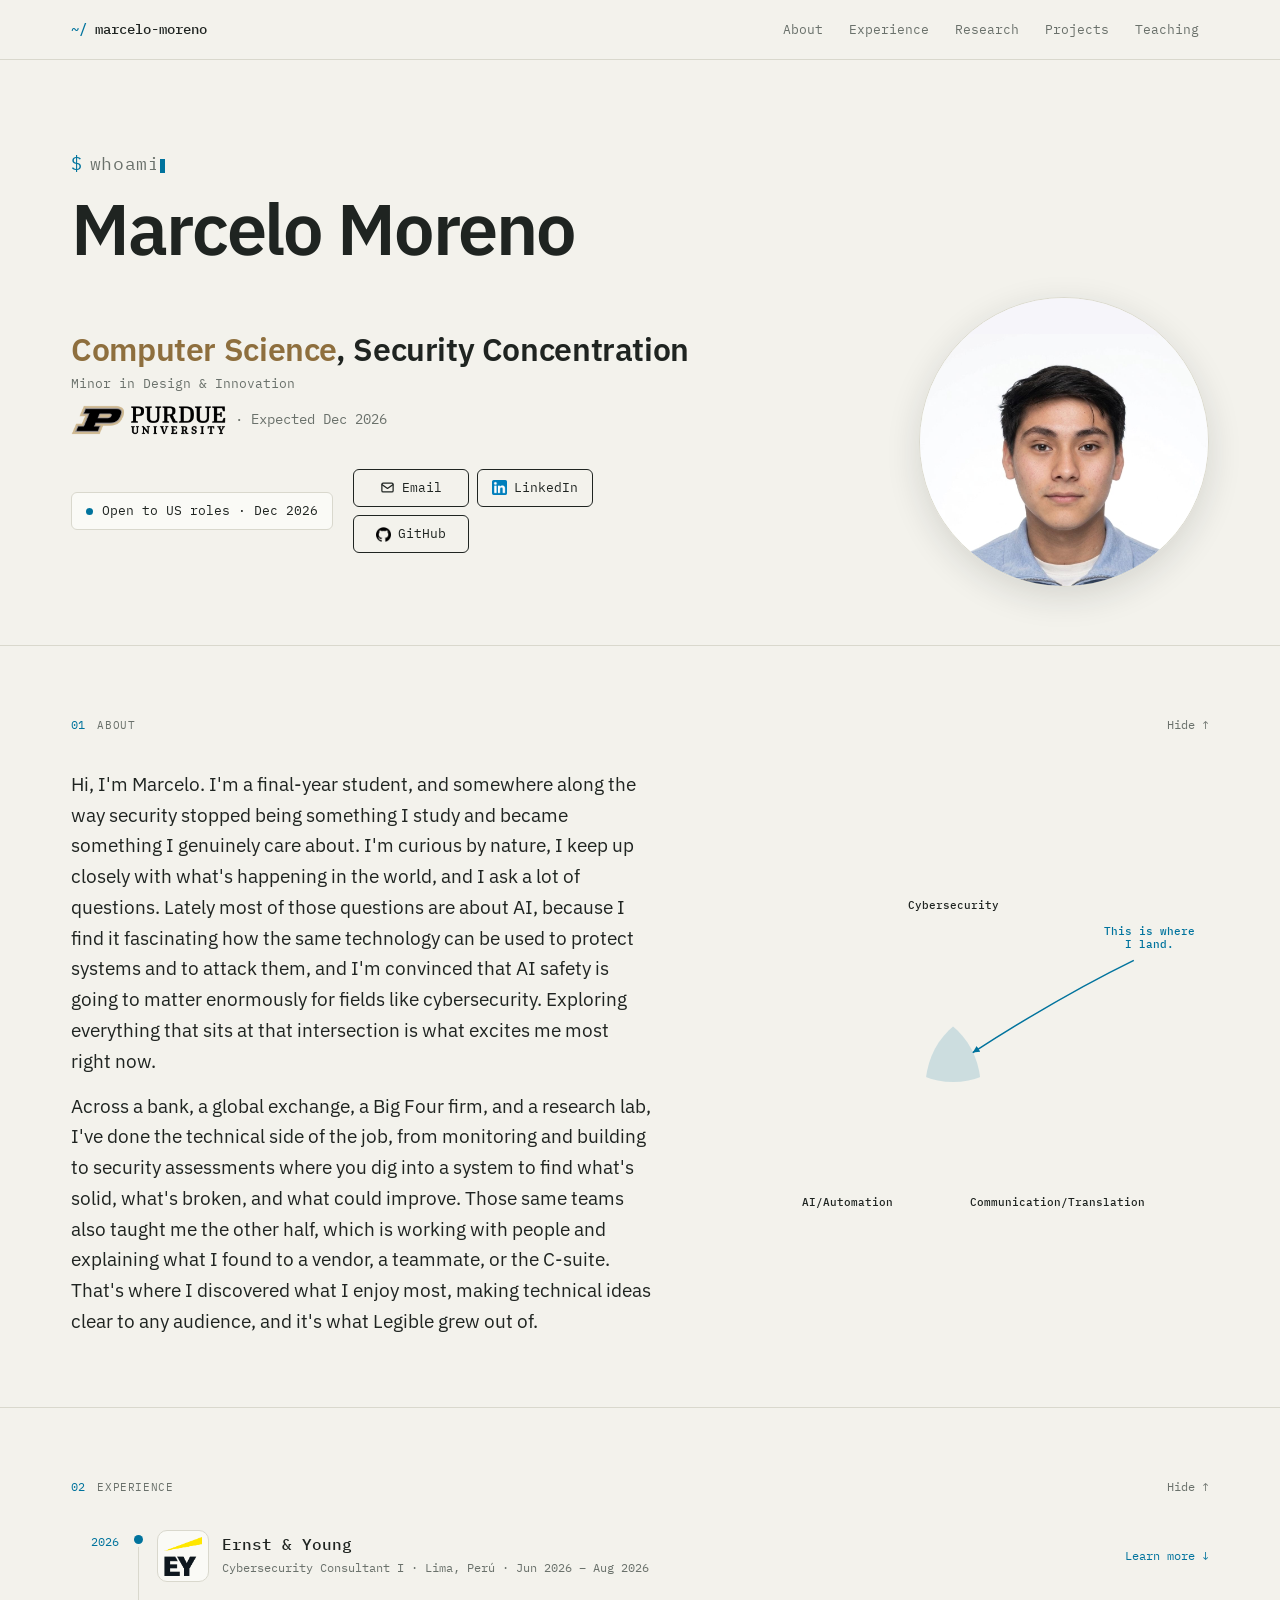
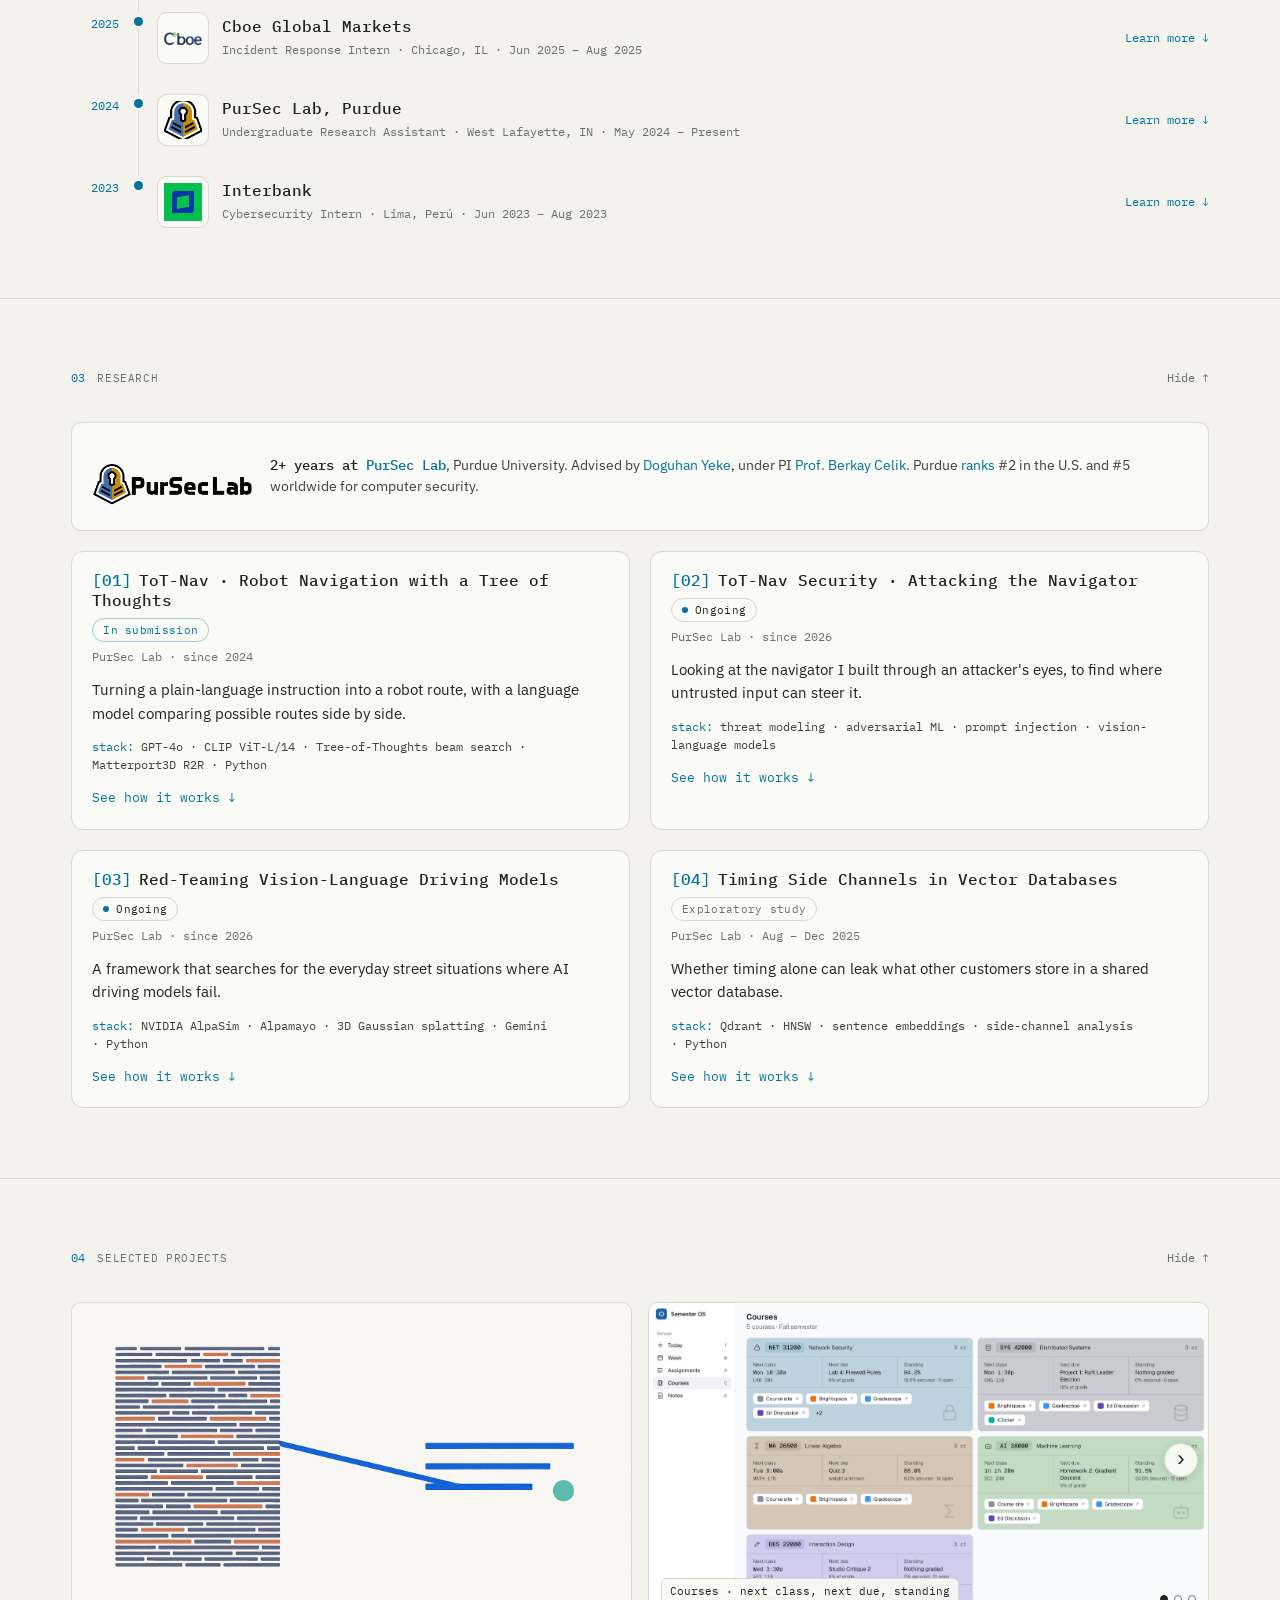
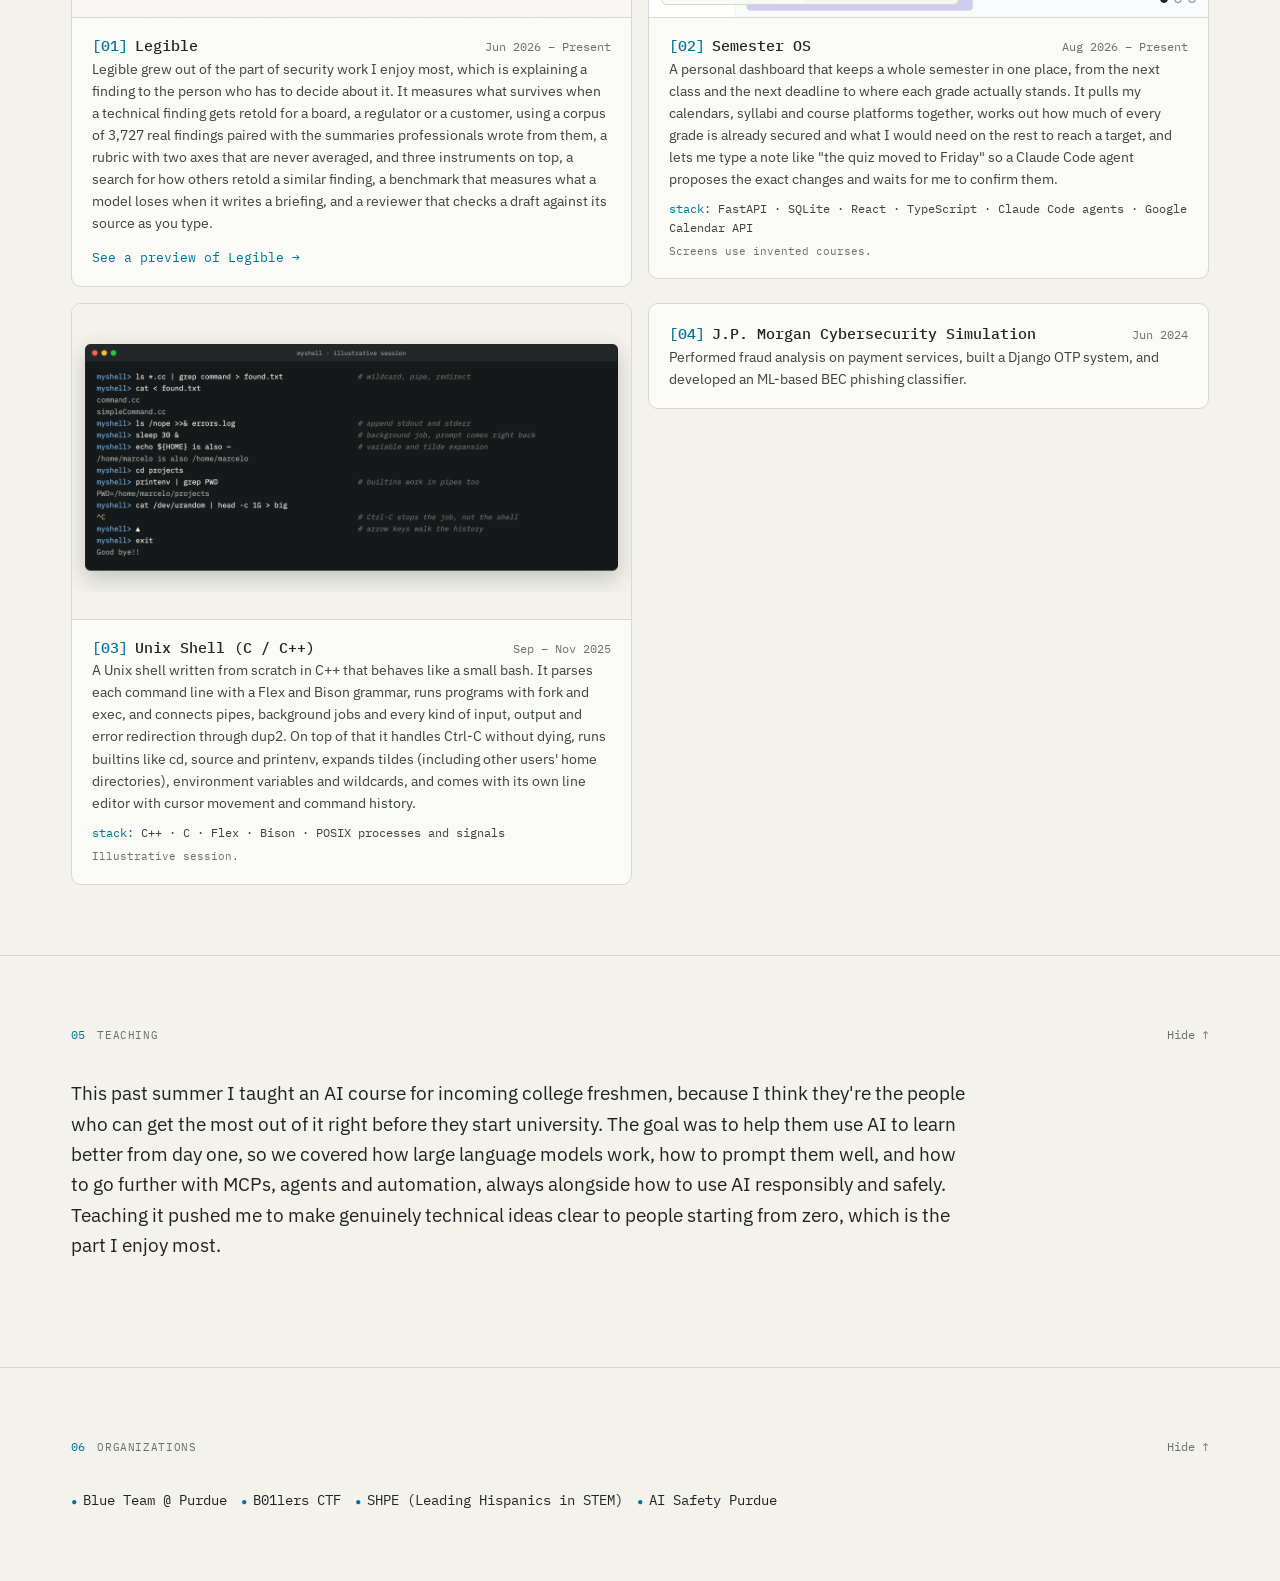
==== commit c2b1813c: "Teaching: past summer course for incoming freshmen" ====
--- a/index.html
+++ b/index.html
@@ -1043,7 +1043,7 @@
       <div class="sec-head"><span class="n">05</span><span class="label">Teaching</span></div>
       <div class="teach-top">
         <div class="teach-text">
-          <p class="teach-lead">This summer I'm sharing everything I know about AI. It's a hands-on course I built from scratch for high school students and incoming college freshmen, the people about to need this most. By the end they can actually use AI instead of just chatting with it: learning faster, automating the repetitive parts of their lives, and building their own apps and workflows, even with zero coding background. Teaching it forces me to make genuinely technical ideas clear to people starting from zero, which is the part I enjoy most.</p>
+          <p class="teach-lead">This past summer I taught an AI course for incoming college freshmen, because I think they're the people who can get the most out of it right before they start university. The goal was to help them use AI to learn better from day one, so we covered how large language models work, how to prompt them well, and how to go further with MCPs, agents and automation, always alongside how to use AI responsibly and safely. Teaching it pushed me to make genuinely technical ideas clear to people starting from zero, which is the part I enjoy most.</p>
         </div>
       </div>    </div>
   </section>
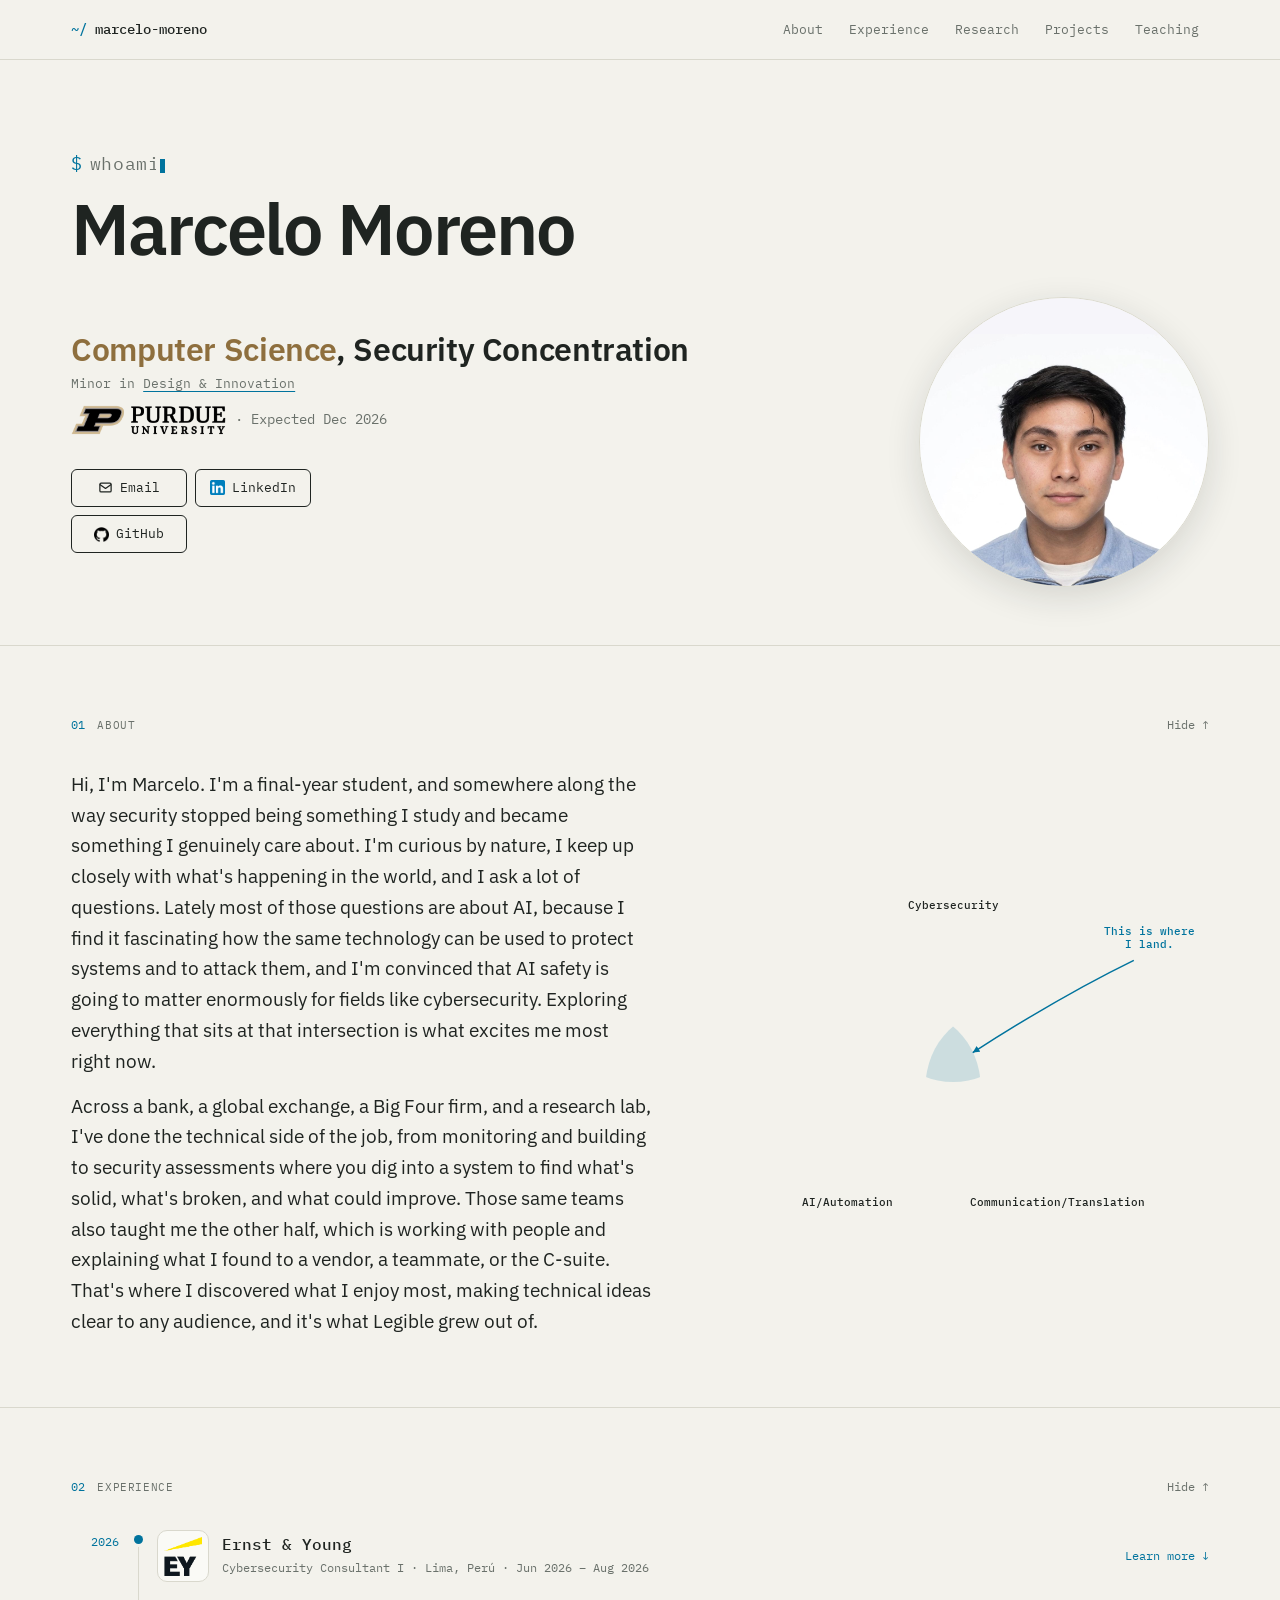
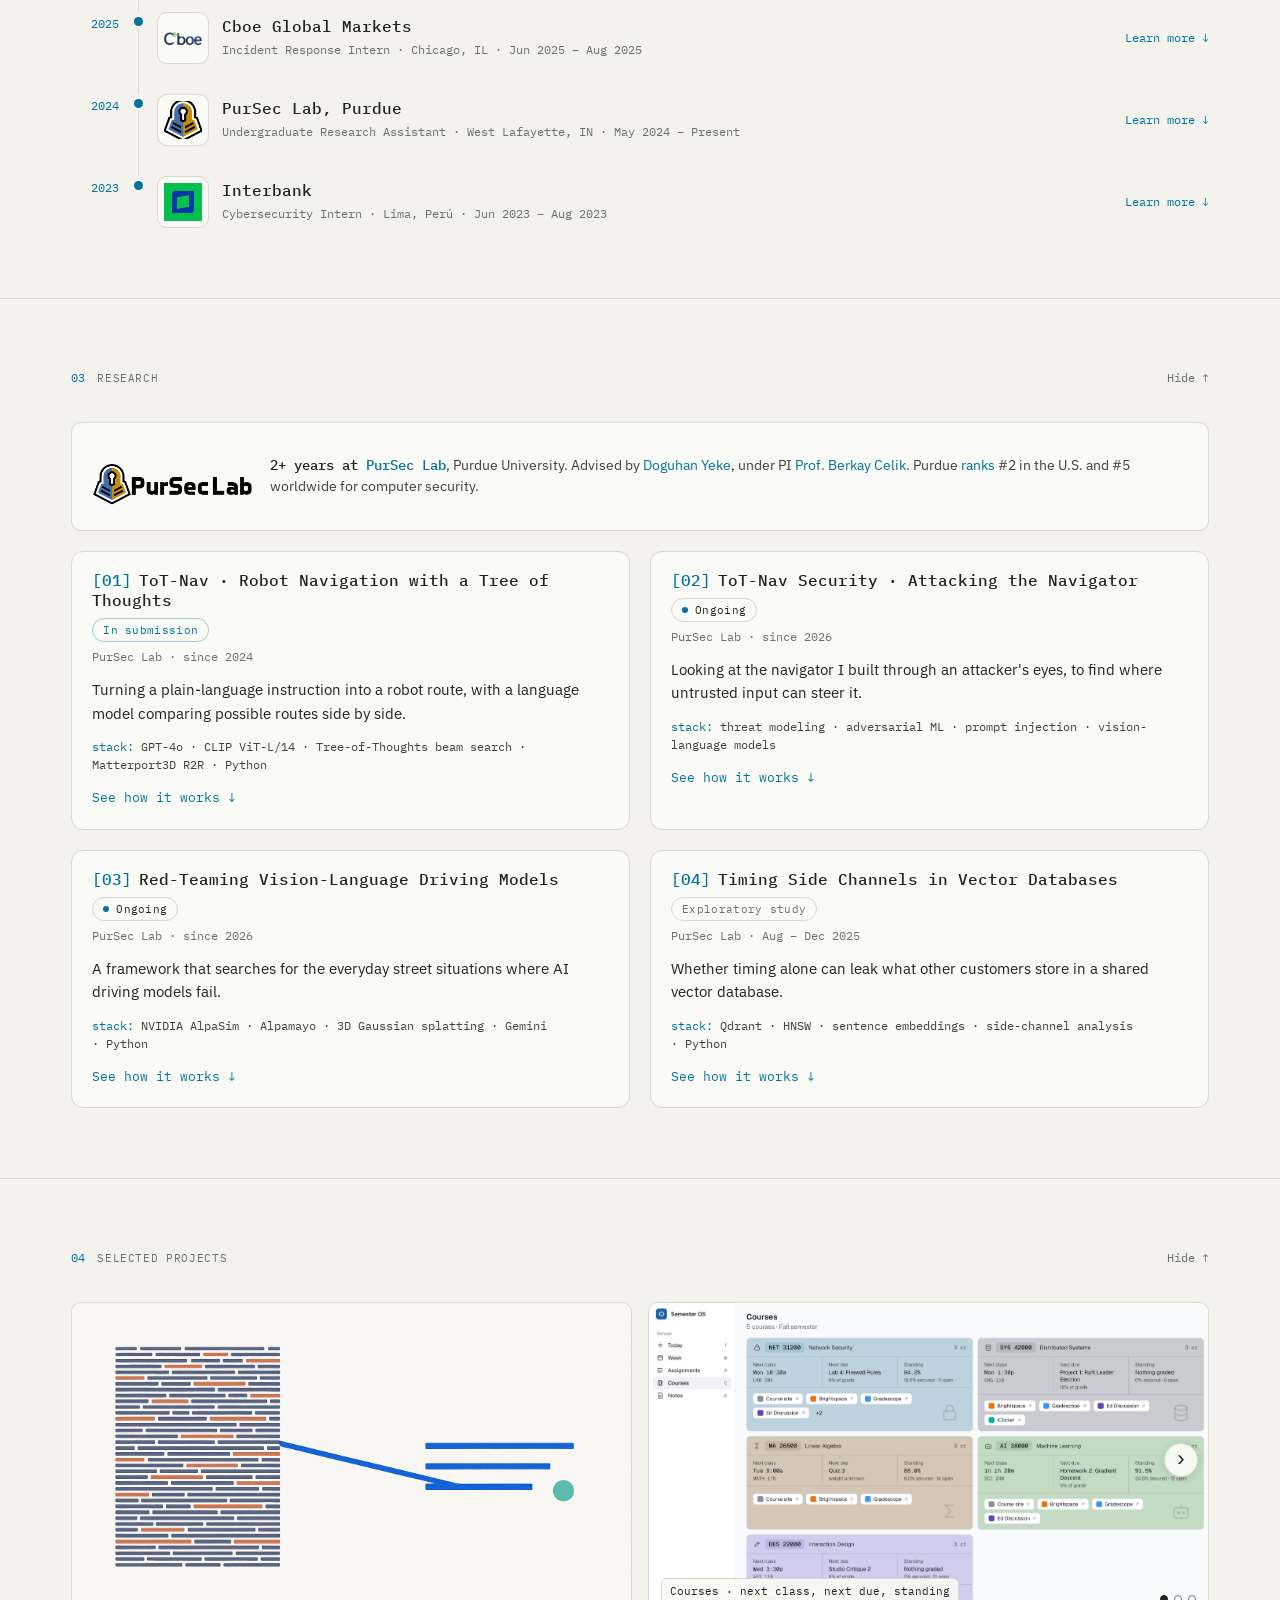
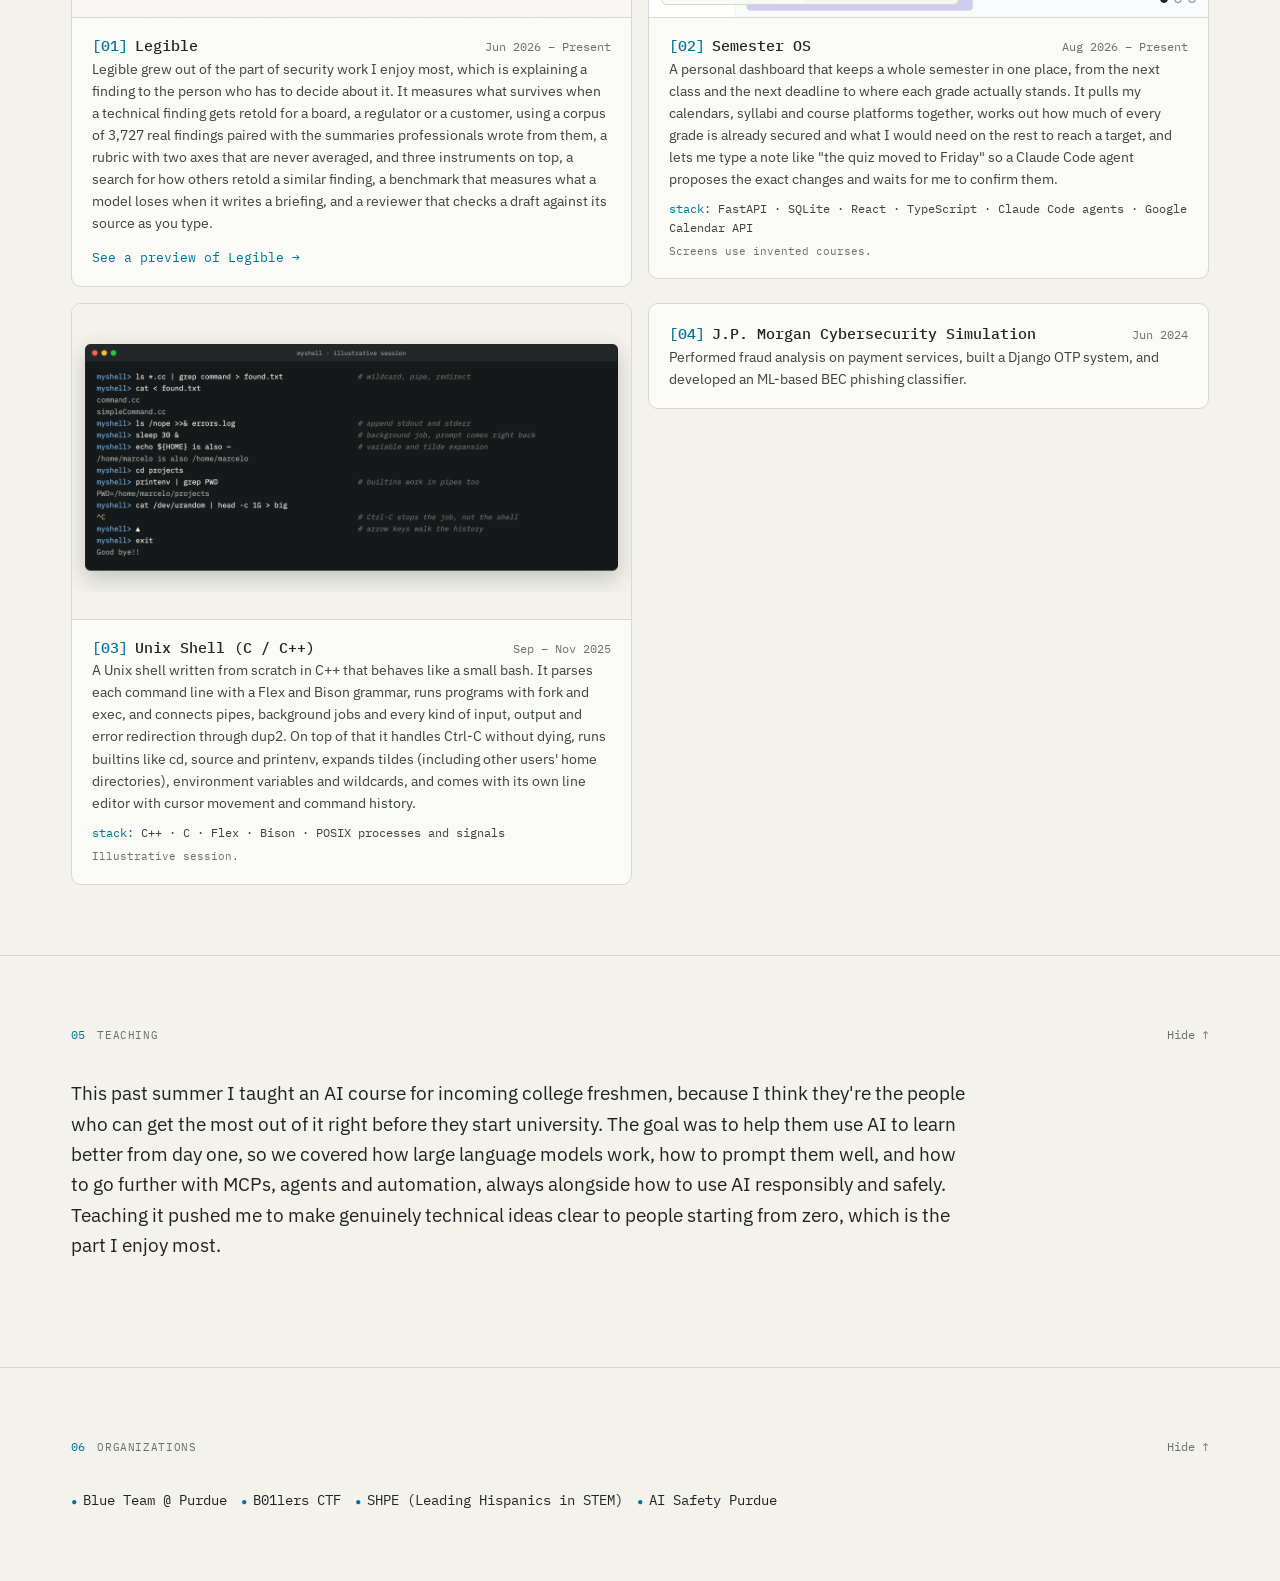
==== commit abd6c6d5: "Hero: drop availability badge, link the Design and Innovation minor" ====
--- a/index.html
+++ b/index.html
@@ -308,6 +308,8 @@
   .lightbox[hidden] { display: none; }
   @media (max-width: 560px) { .entry-media { margin-inline: -20px; } .car-btn { width: 30px; height: 30px; } .car-slide figcaption { display: none; } }
 
+  .hero-minor a { color: inherit; text-decoration: underline; text-decoration-color: var(--accent); text-underline-offset: 3px; transition: color .15s; }
+  .hero-minor a:hover { color: var(--accent); }
   /* ---- about on phones ---- */
   .about-more { display: none; margin-top: 10px; background: none; border: 0; padding: 0; font-family: var(--mono); font-size: 12.5px; color: var(--accent); cursor: pointer; }
   @media (max-width: 760px) {
@@ -554,10 +556,9 @@
       <div class="hero-grid">
         <div class="hero-main">
           <p class="hero-degree"><span class="cs">Computer Science</span>, <span class="sec">Security Concentration</span></p>
-          <p class="hero-minor">Minor in Design &amp; Innovation</p>
+          <p class="hero-minor">Minor in <a href="https://polytechnic.purdue.edu/academics/design-and-innovation-minor" target="_blank" rel="noopener">Design &amp; Innovation</a></p>
           <p class="hero-school"><img class="pwordmark" src="./logos/purdue-wordmark.png" alt="Purdue University" /> <span>· Expected Dec 2026</span></p>
           <div class="hero-meta">
-            <span class="avail"><span class="dot"></span> Open to US roles · Dec 2026</span>
             <nav class="links">
               <a class="iclink" href="mailto:mmorenow@purdue.edu"><svg viewBox="0 0 24 24" fill="none" stroke="currentColor" stroke-width="2" stroke-linecap="round" stroke-linejoin="round"><rect x="3" y="5" width="18" height="14" rx="2"/><path d="M3.5 7.5l8.5 6 8.5-6"/></svg>Email</a>
               <a class="iclink" href="https://www.linkedin.com/in/mmorenow"><img src="./logos/linkedin.png" alt="" />LinkedIn</a>
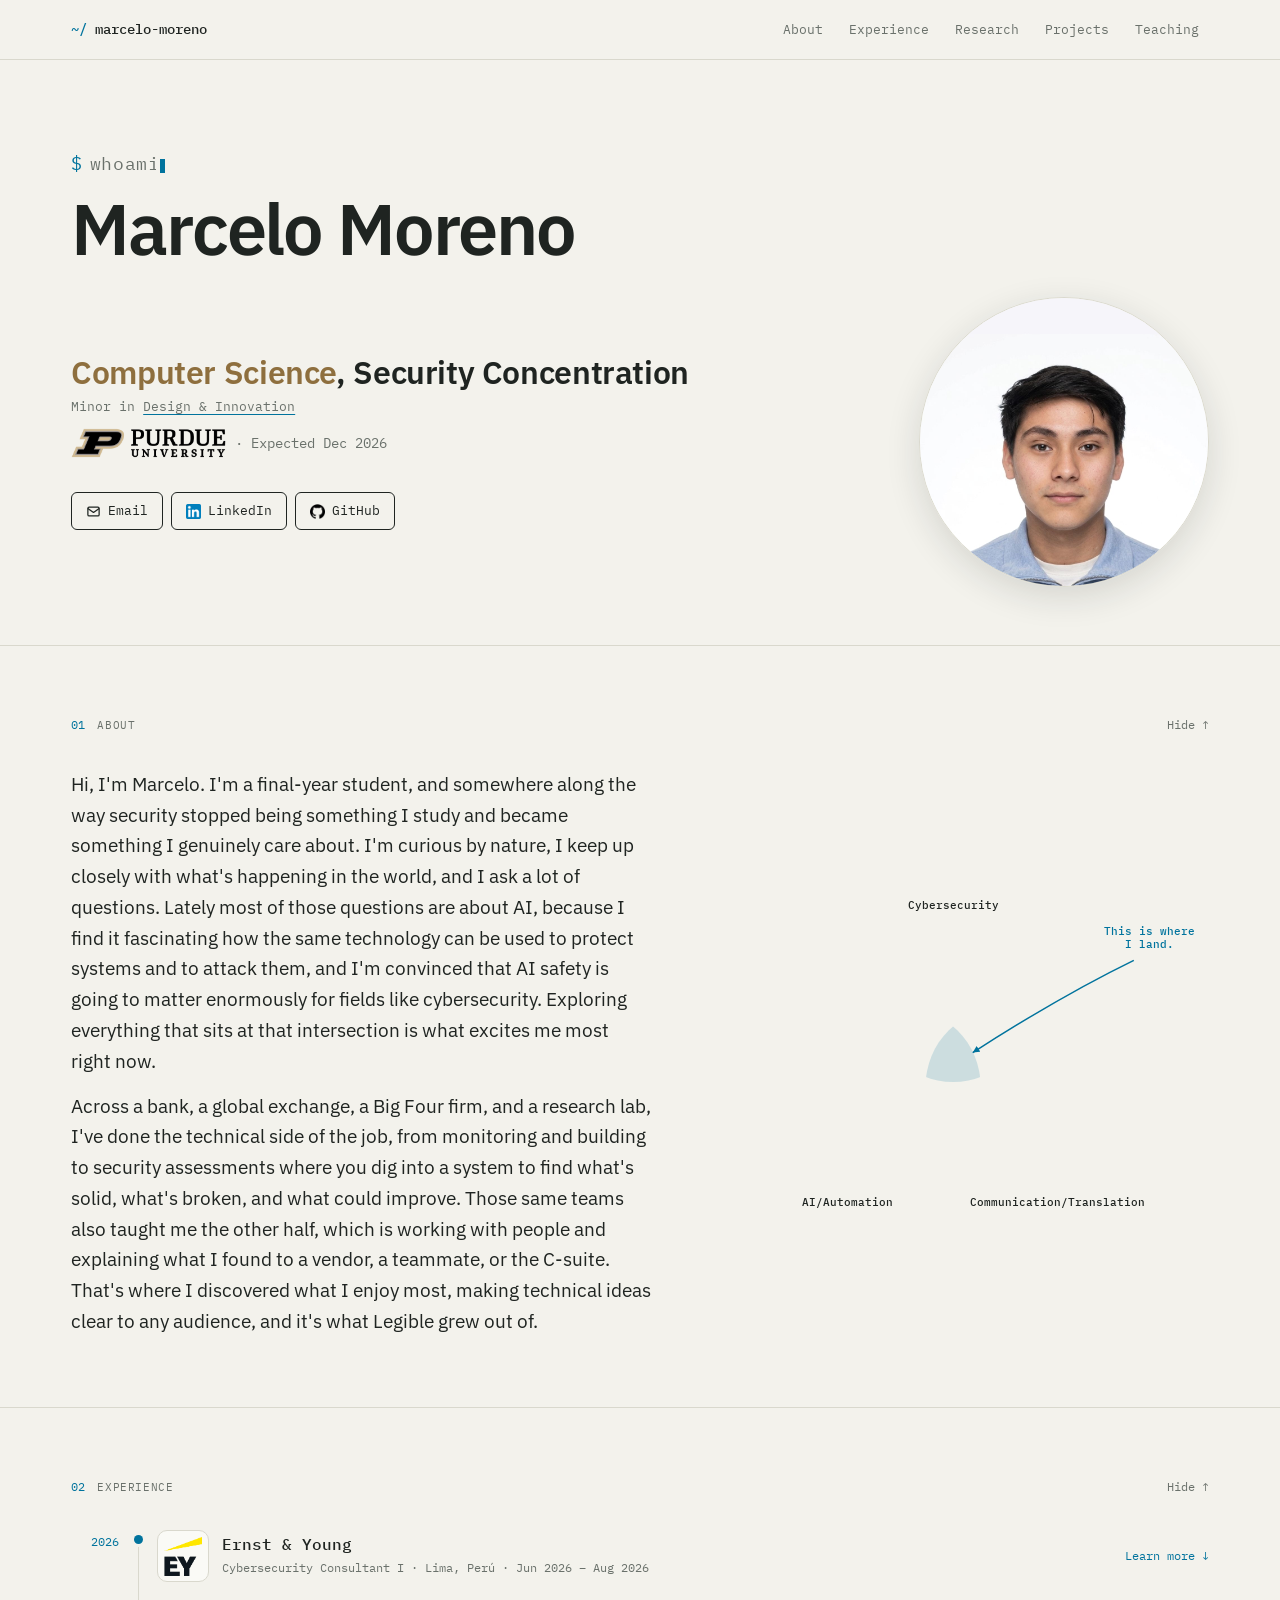
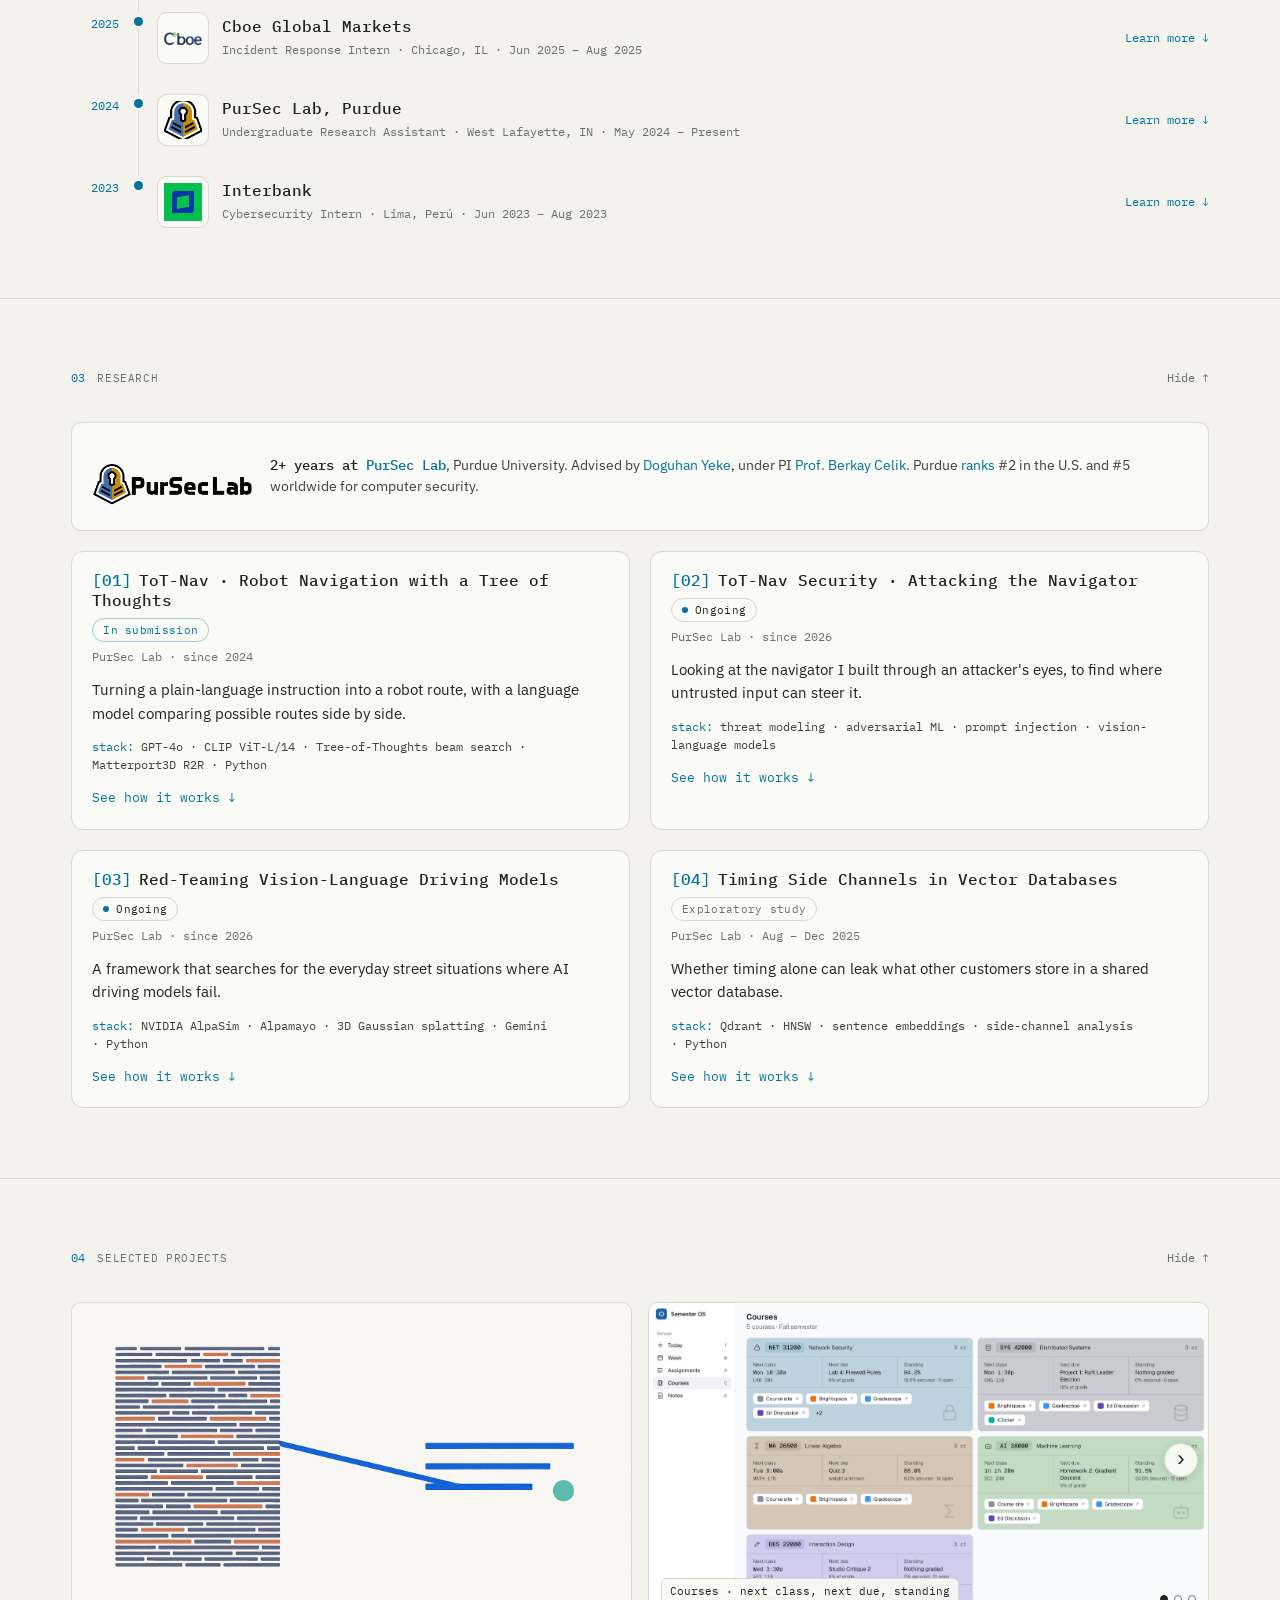
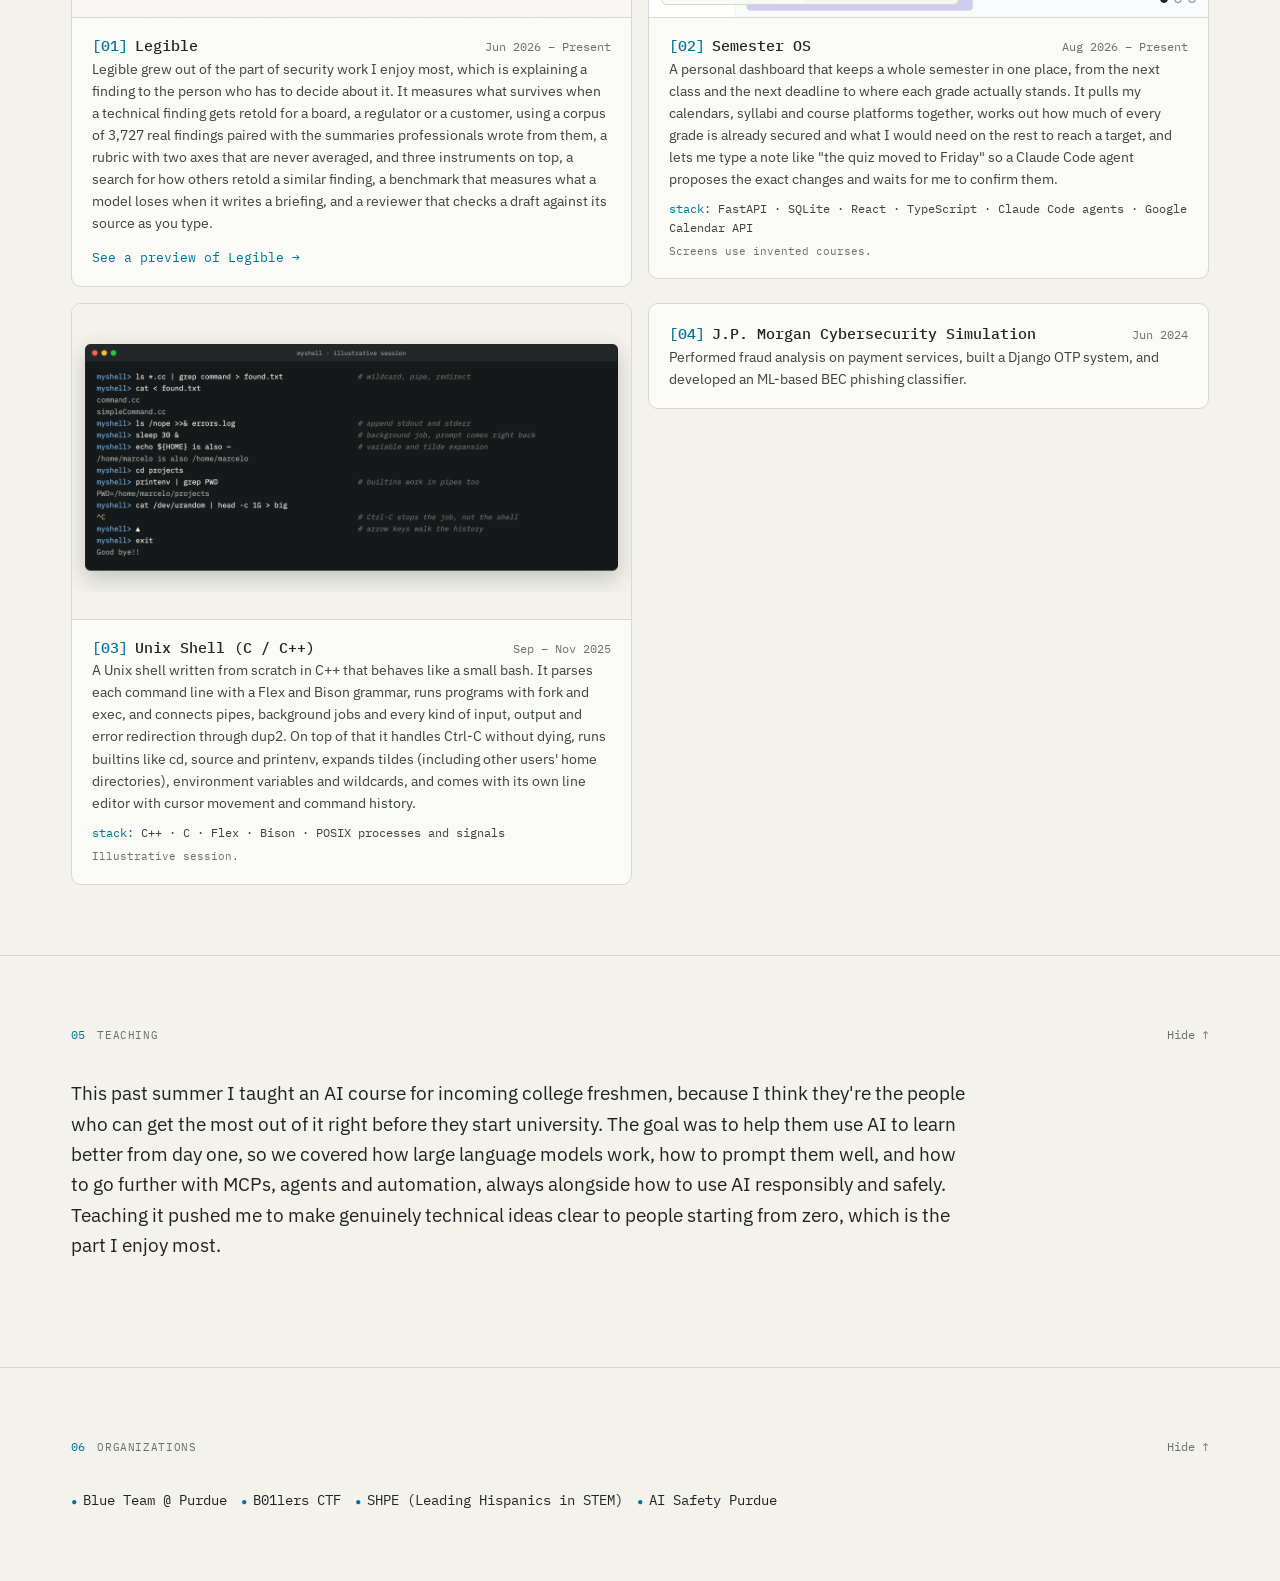
==== commit 6786fd5b: "Hero: keep the three contact buttons on one row" ====
--- a/index.html
+++ b/index.html
@@ -308,6 +308,8 @@
   .lightbox[hidden] { display: none; }
   @media (max-width: 560px) { .entry-media { margin-inline: -20px; } .car-btn { width: 30px; height: 30px; } .car-slide figcaption { display: none; } }
 
+  .links { grid-template-columns: repeat(3, auto); justify-content: start; }
+  @media (max-width: 380px) { .links { grid-template-columns: repeat(2, auto); } }
   .hero-minor a { color: inherit; text-decoration: underline; text-decoration-color: var(--accent); text-underline-offset: 3px; transition: color .15s; }
   .hero-minor a:hover { color: var(--accent); }
   /* ---- about on phones ---- */
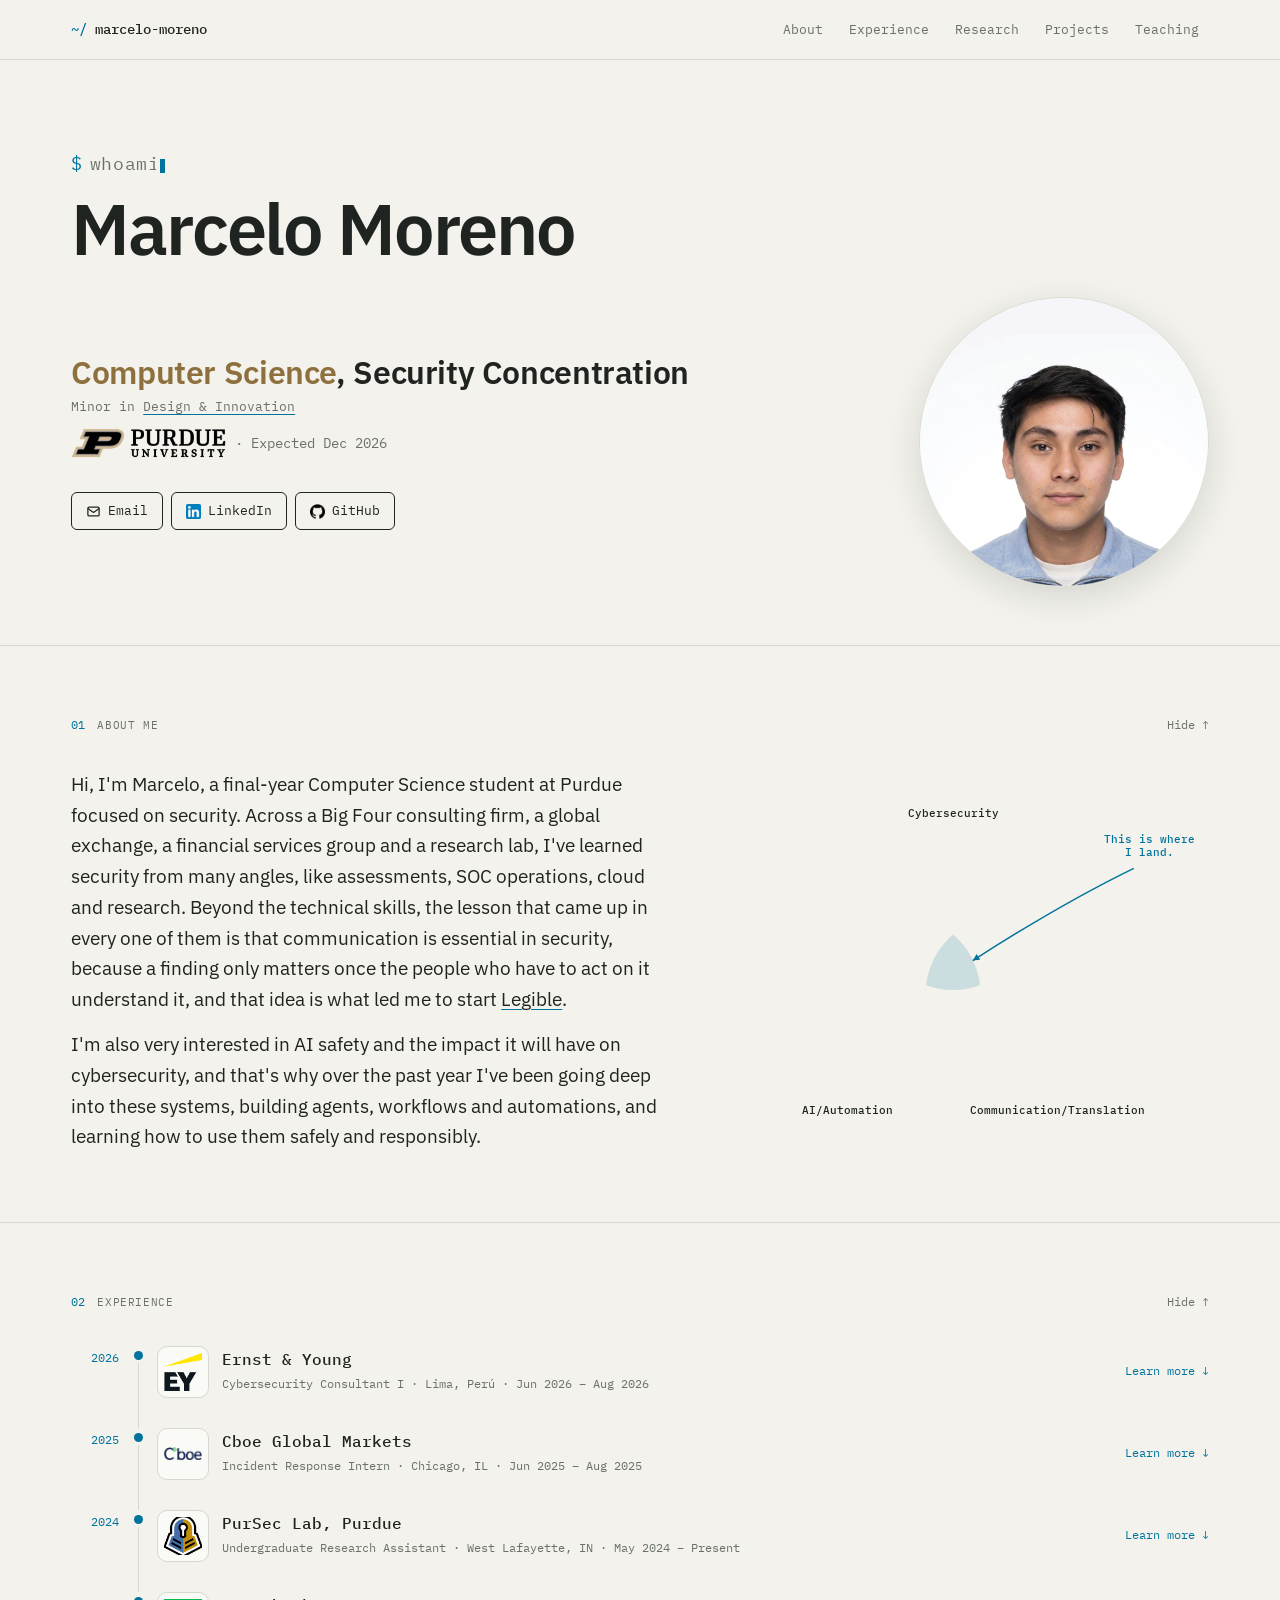
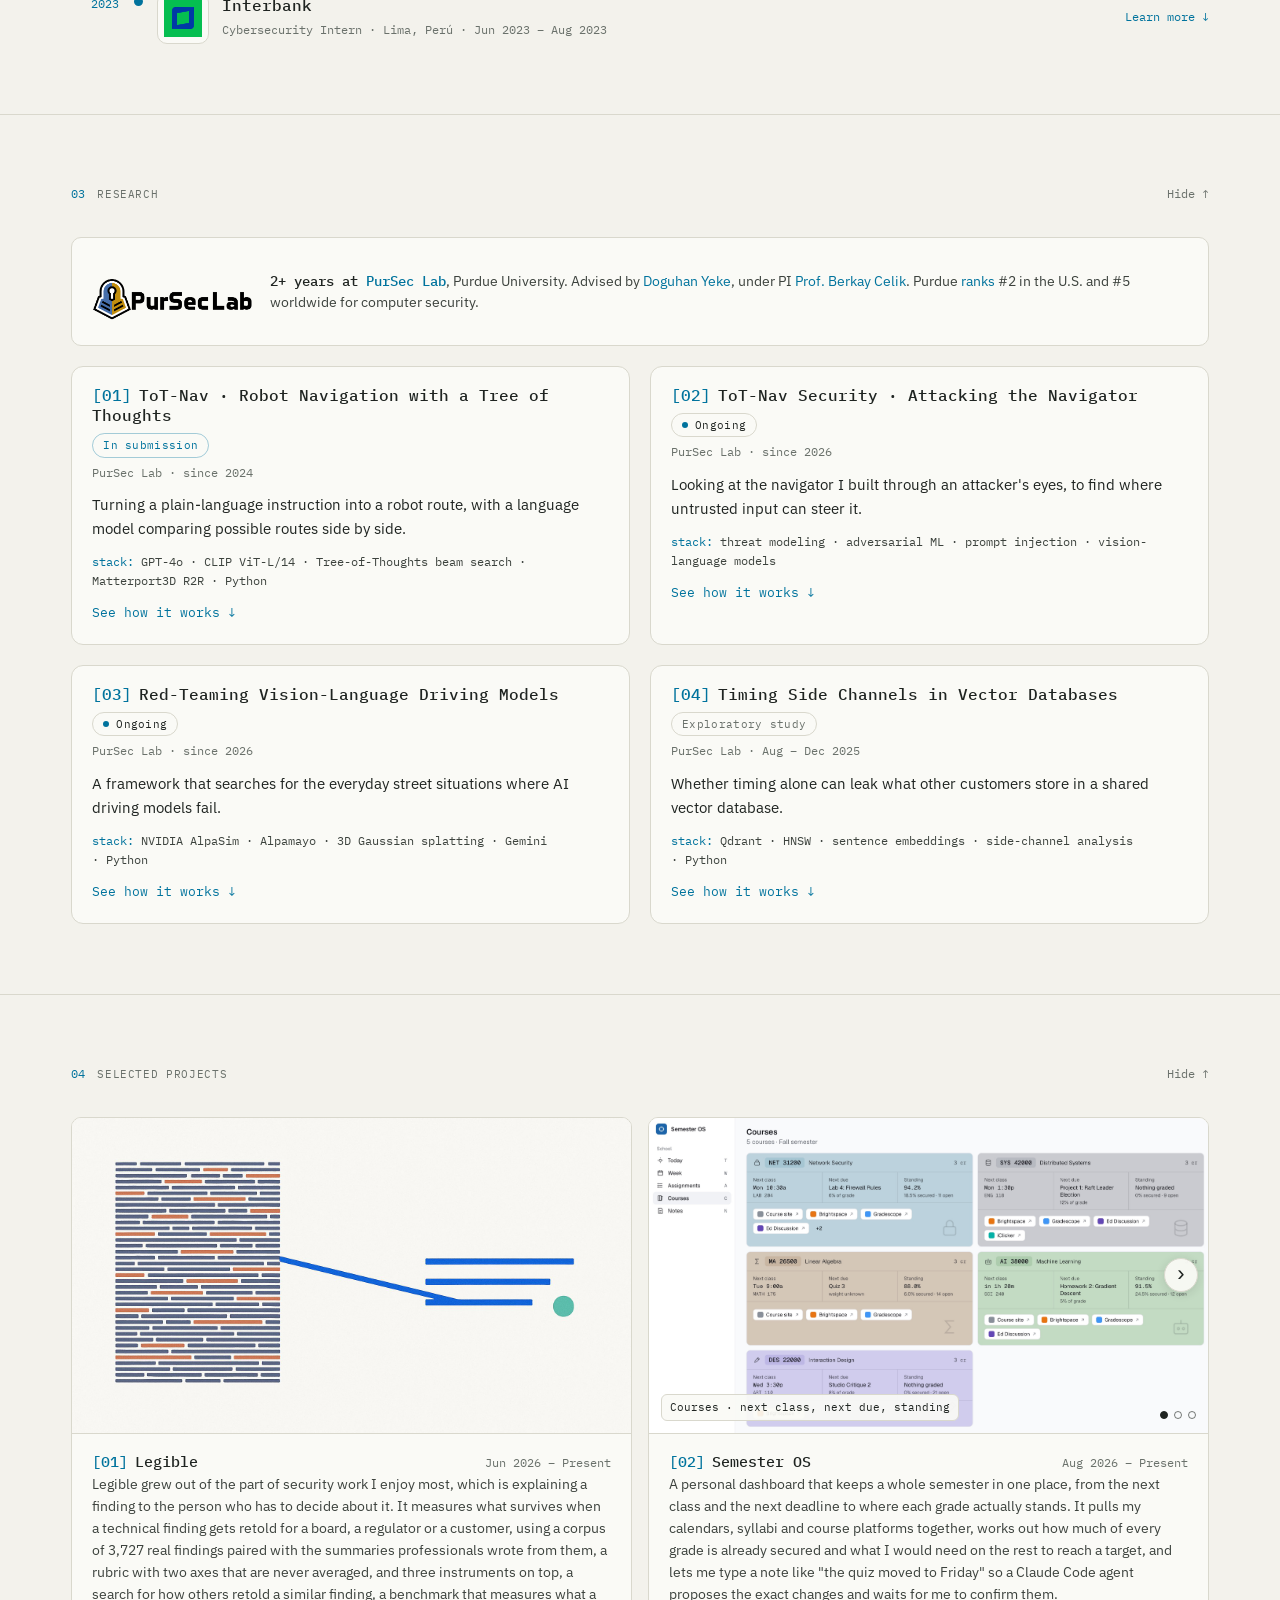
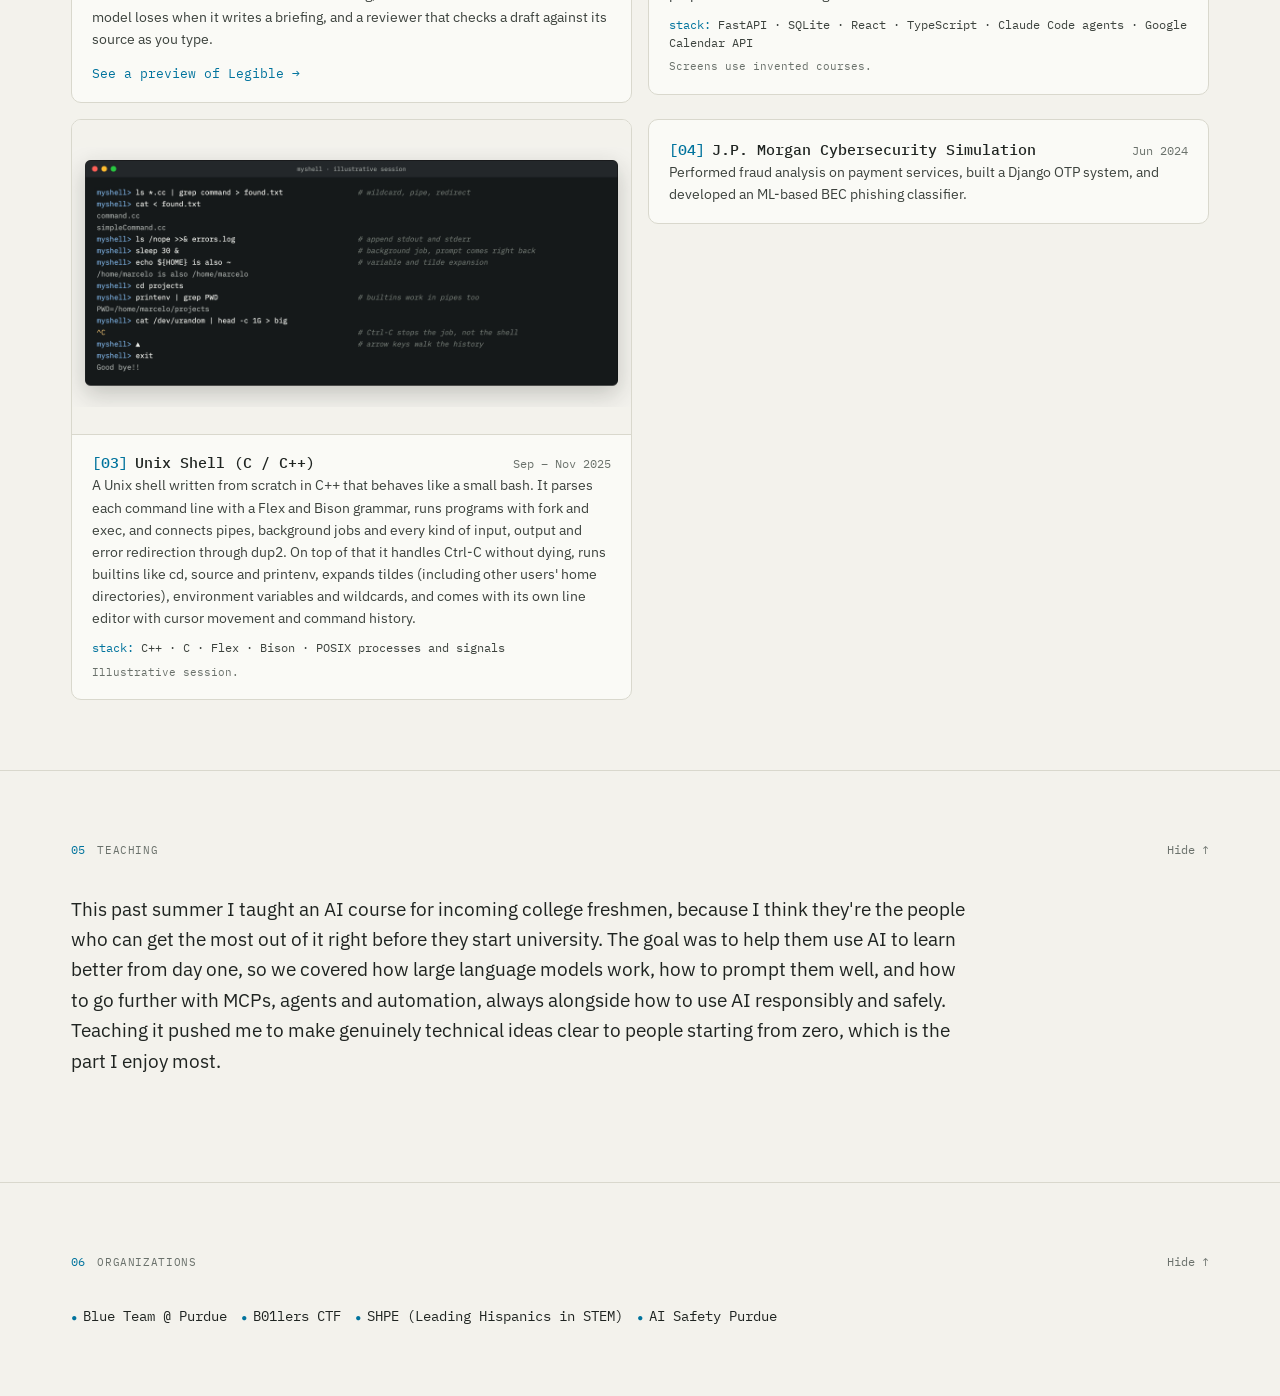
==== commit e30cd0aa: "About me: rewrite" ====
--- a/index.html
+++ b/index.html
@@ -86,6 +86,8 @@
   .about-grid { display: grid; grid-template-columns: 1fr 1.15fr; gap: clamp(28px, 5vw, 60px); align-items: center; }
   .about-text p { font-size: clamp(16px, 1.9vw, 19px); line-height: 1.62; color: var(--ink); text-align: justify; text-wrap: pretty; }
   .about-text p + p { margin-top: 14px; }
+  .about-text a { color: inherit; text-decoration: underline; text-decoration-color: var(--accent); text-underline-offset: 3px; }
+  .about-text a:hover { color: var(--accent); }
   .about-venn { display: flex; flex-direction: column; align-items: center; gap: 16px; }
   .venn-intro { font-family: var(--mono); font-size: 12px; color: var(--soft); line-height: 1.5; max-width: 32ch; text-align: center; }
   .about-venn svg { width: 100%; max-width: 500px; height: auto; display: block; overflow: visible; }
@@ -578,11 +580,11 @@
   <!-- 1 · about -->
   <section id="about">
     <div class="wrap">
-      <div class="sec-head"><span class="n">01</span><span class="label">About</span></div>
+      <div class="sec-head"><span class="n">01</span><span class="label">About me</span></div>
       <div class="about-grid">
         <div class="about-text">
-          <p>Hi, I'm Marcelo. I'm a final-year student, and somewhere along the way security stopped being something I study and became something I genuinely care about. I'm curious by nature, I keep up closely with what's happening in the world, and I ask a lot of questions. Lately most of those questions are about AI, because I find it fascinating how the same technology can be used to protect systems and to attack them, and I'm convinced that AI safety is going to matter enormously for fields like cybersecurity. Exploring everything that sits at that intersection is what excites me most right now.</p>
-          <p>Across a bank, a global exchange, a Big Four firm, and a research lab, I've done the technical side of the job, from monitoring and building to security assessments where you dig into a system to find what's solid, what's broken, and what could improve. Those same teams also taught me the other half, which is working with people and explaining what I found to a vendor, a teammate, or the C-suite. That's where I discovered what I enjoy most, making technical ideas clear to any audience, and it's what Legible grew out of.</p>
+          <p>Hi, I'm Marcelo, a final-year Computer Science student at Purdue focused on security. Across a Big Four consulting firm, a global exchange, a financial services group and a research lab, I've learned security from many angles, like assessments, SOC operations, cloud and research. Beyond the technical skills, the lesson that came up in every one of them is that communication is essential in security, because a finding only matters once the people who have to act on it understand it, and that idea is what led me to start <a href="./legible/">Legible</a>.</p>
+          <p>I'm also very interested in AI safety and the impact it will have on cybersecurity, and that's why over the past year I've been going deep into these systems, building agents, workflows and automations, and learning how to use them safely and responsibly.</p>
           <button type="button" class="about-more" aria-expanded="false">Read more &darr;</button>
         </div>
         <div class="about-venn">
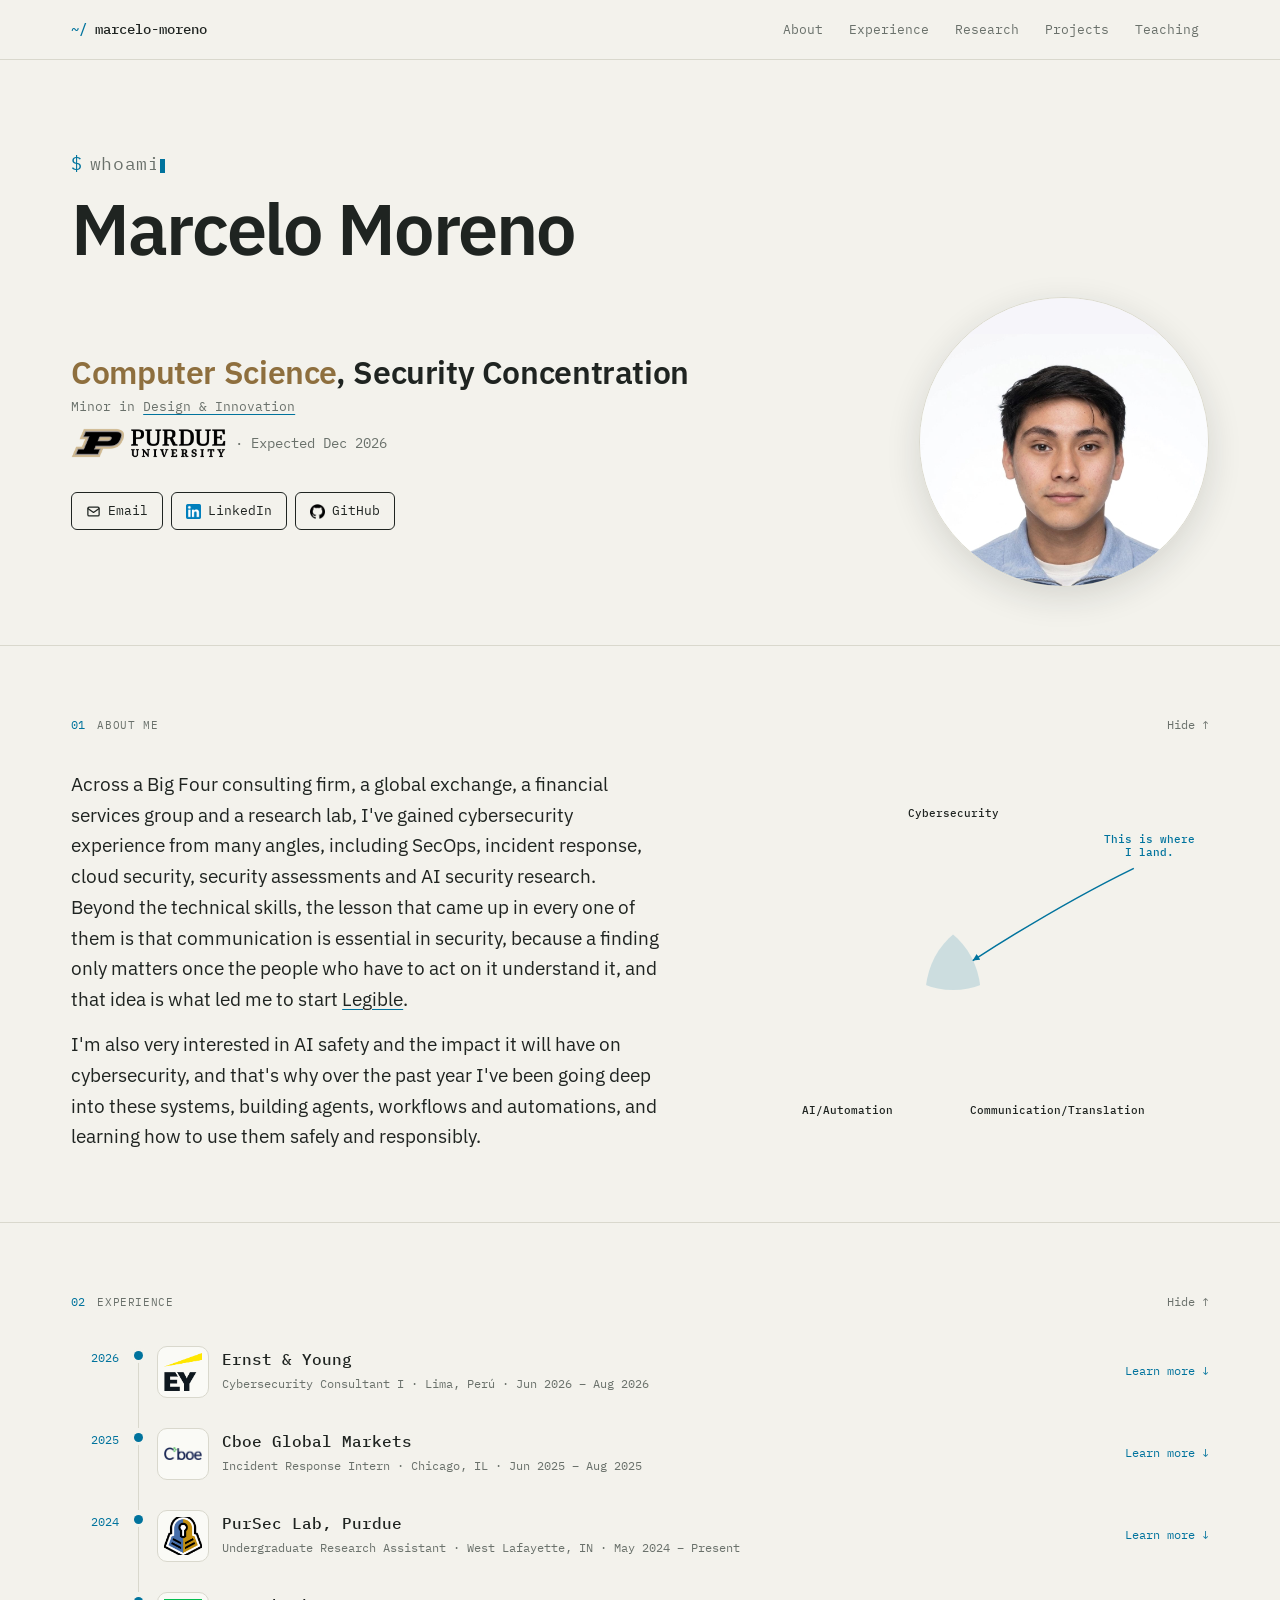
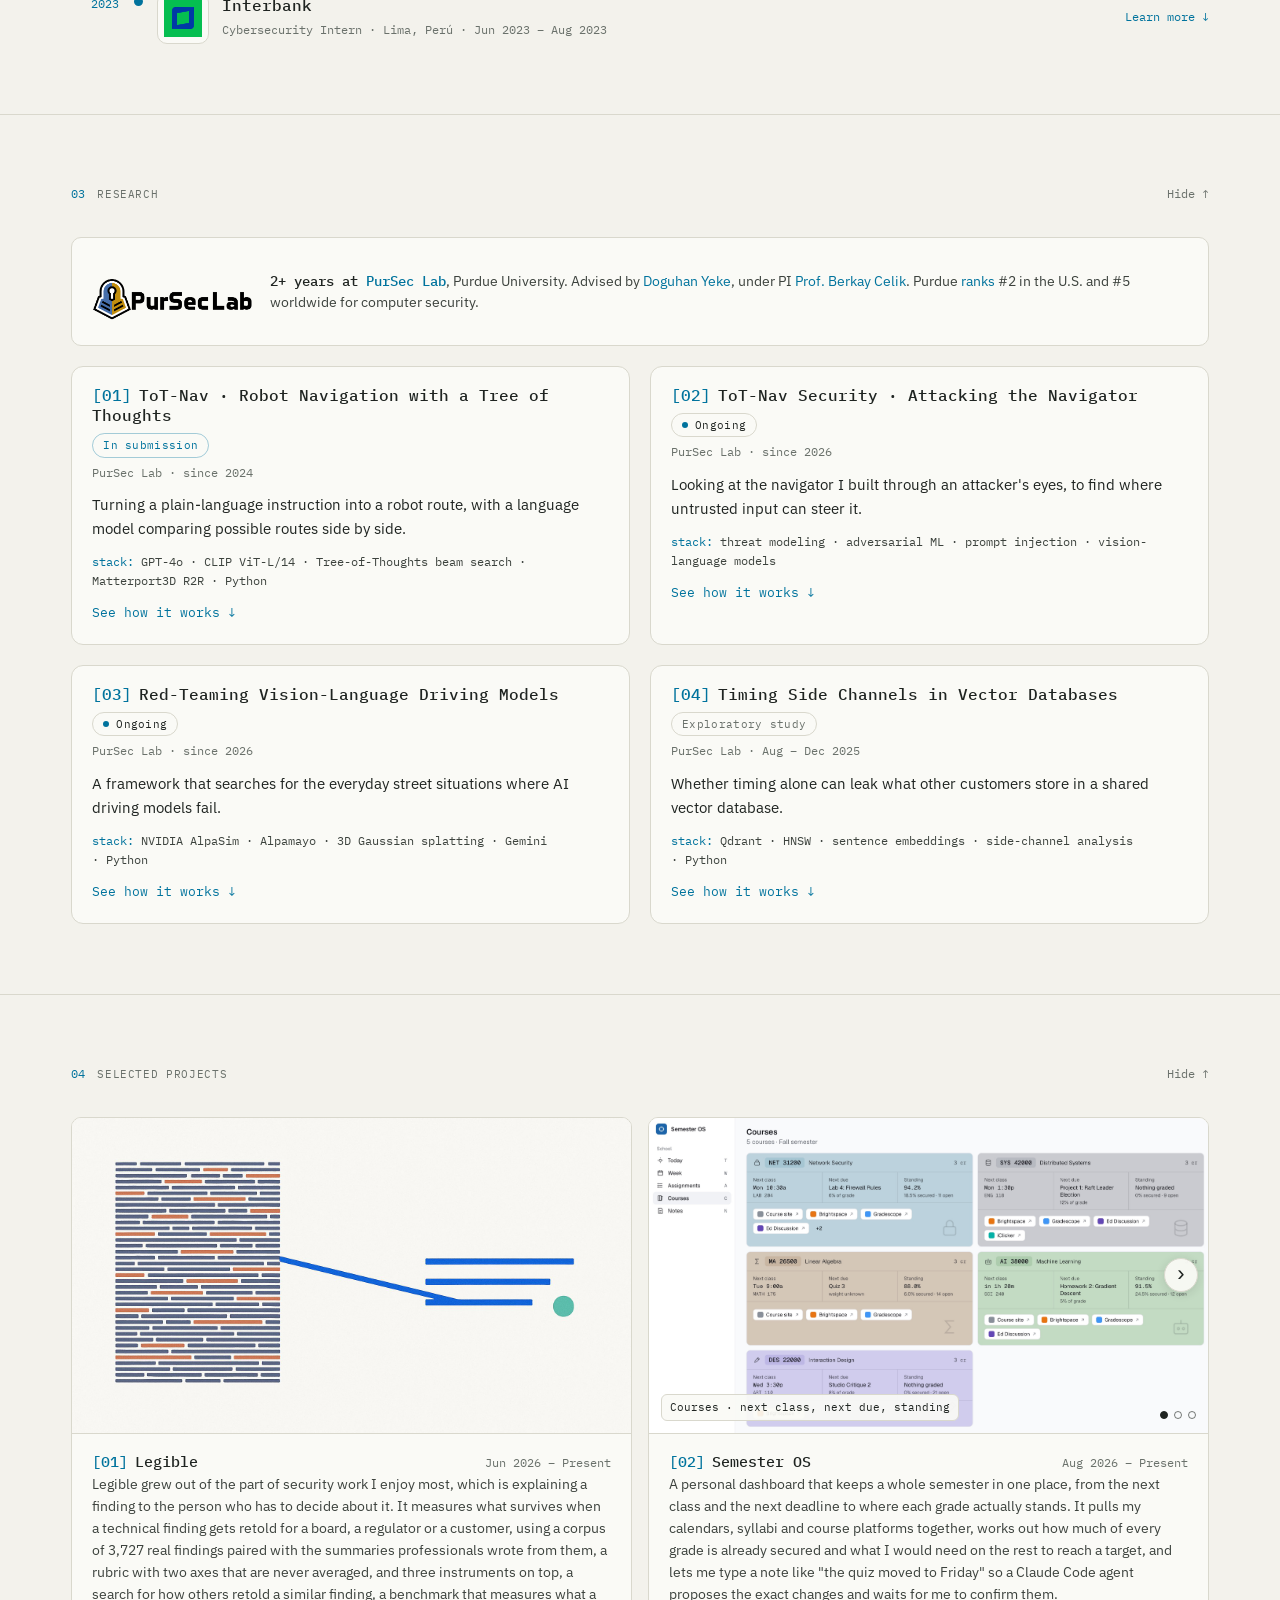
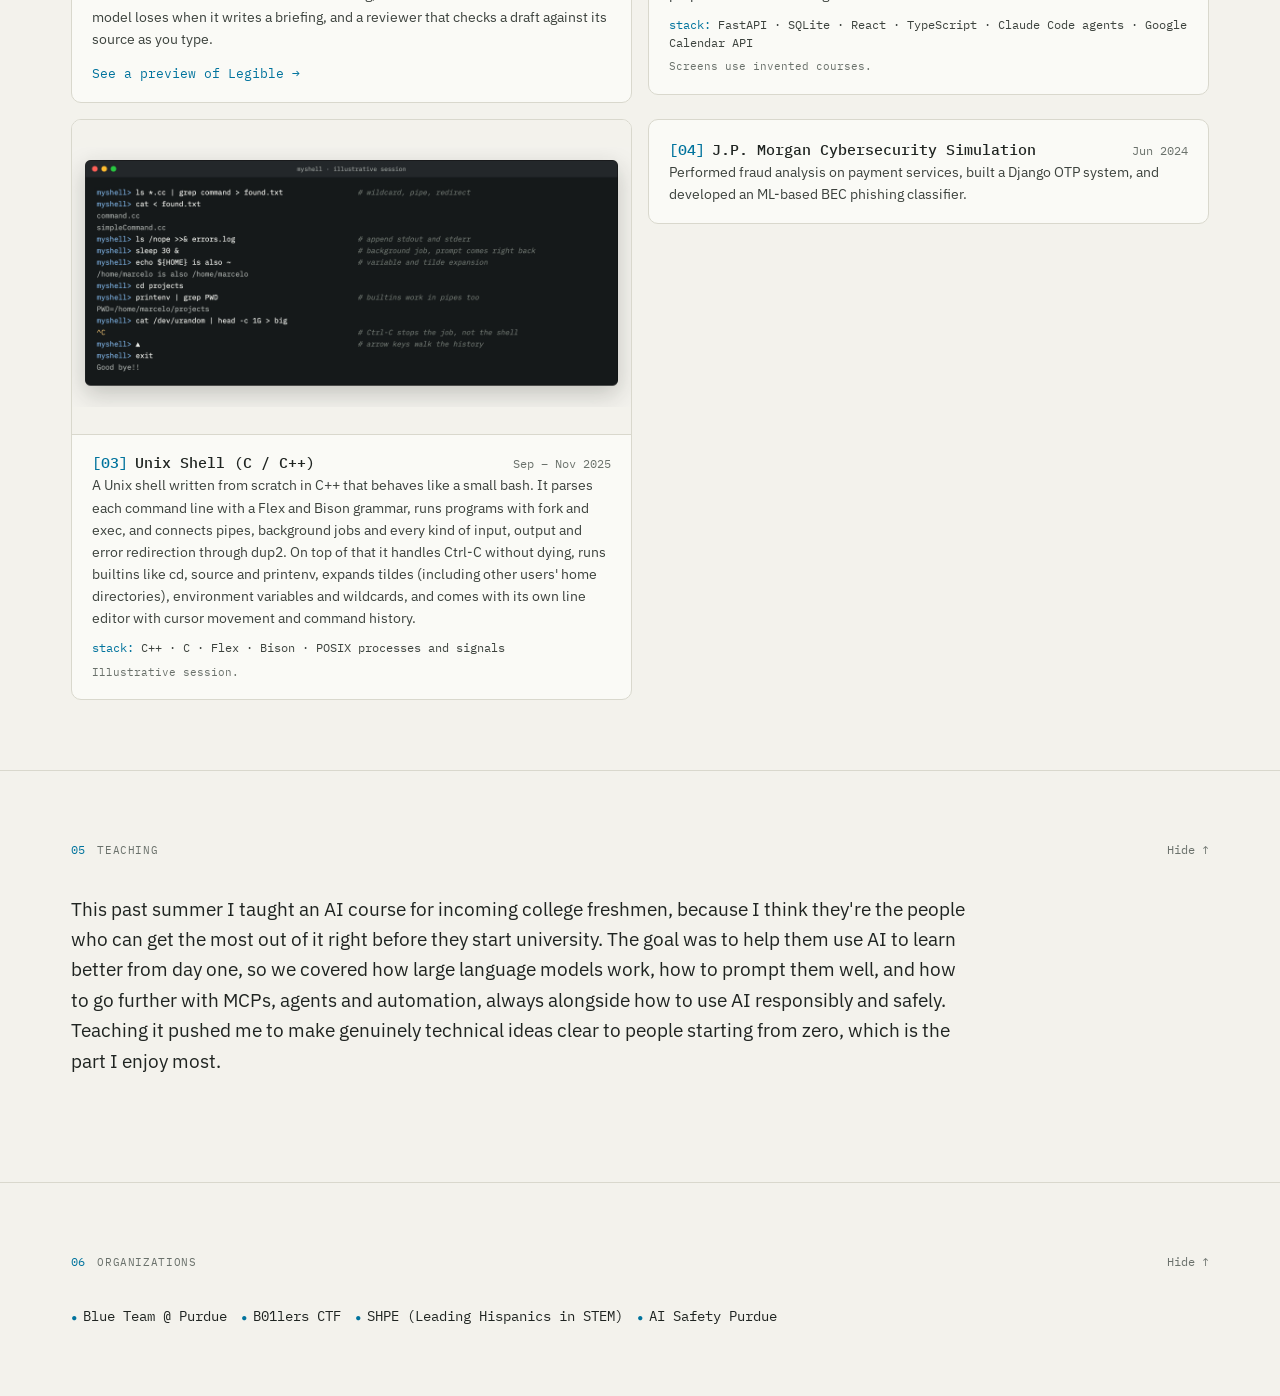
==== commit 1a5a6a97: "About me: lead with experience" ====
--- a/index.html
+++ b/index.html
@@ -583,7 +583,7 @@
       <div class="sec-head"><span class="n">01</span><span class="label">About me</span></div>
       <div class="about-grid">
         <div class="about-text">
-          <p>Hi, I'm Marcelo, a final-year Computer Science student at Purdue focused on security. Across a Big Four consulting firm, a global exchange, a financial services group and a research lab, I've learned security from many angles, like assessments, SOC operations, cloud and research. Beyond the technical skills, the lesson that came up in every one of them is that communication is essential in security, because a finding only matters once the people who have to act on it understand it, and that idea is what led me to start <a href="./legible/">Legible</a>.</p>
+          <p>Across a Big Four consulting firm, a global exchange, a financial services group and a research lab, I've gained cybersecurity experience from many angles, including SecOps, incident response, cloud security, security assessments and AI security research. Beyond the technical skills, the lesson that came up in every one of them is that communication is essential in security, because a finding only matters once the people who have to act on it understand it, and that idea is what led me to start <a href="./legible/">Legible</a>.</p>
           <p>I'm also very interested in AI safety and the impact it will have on cybersecurity, and that's why over the past year I've been going deep into these systems, building agents, workflows and automations, and learning how to use them safely and responsibly.</p>
           <button type="button" class="about-more" aria-expanded="false">Read more &darr;</button>
         </div>
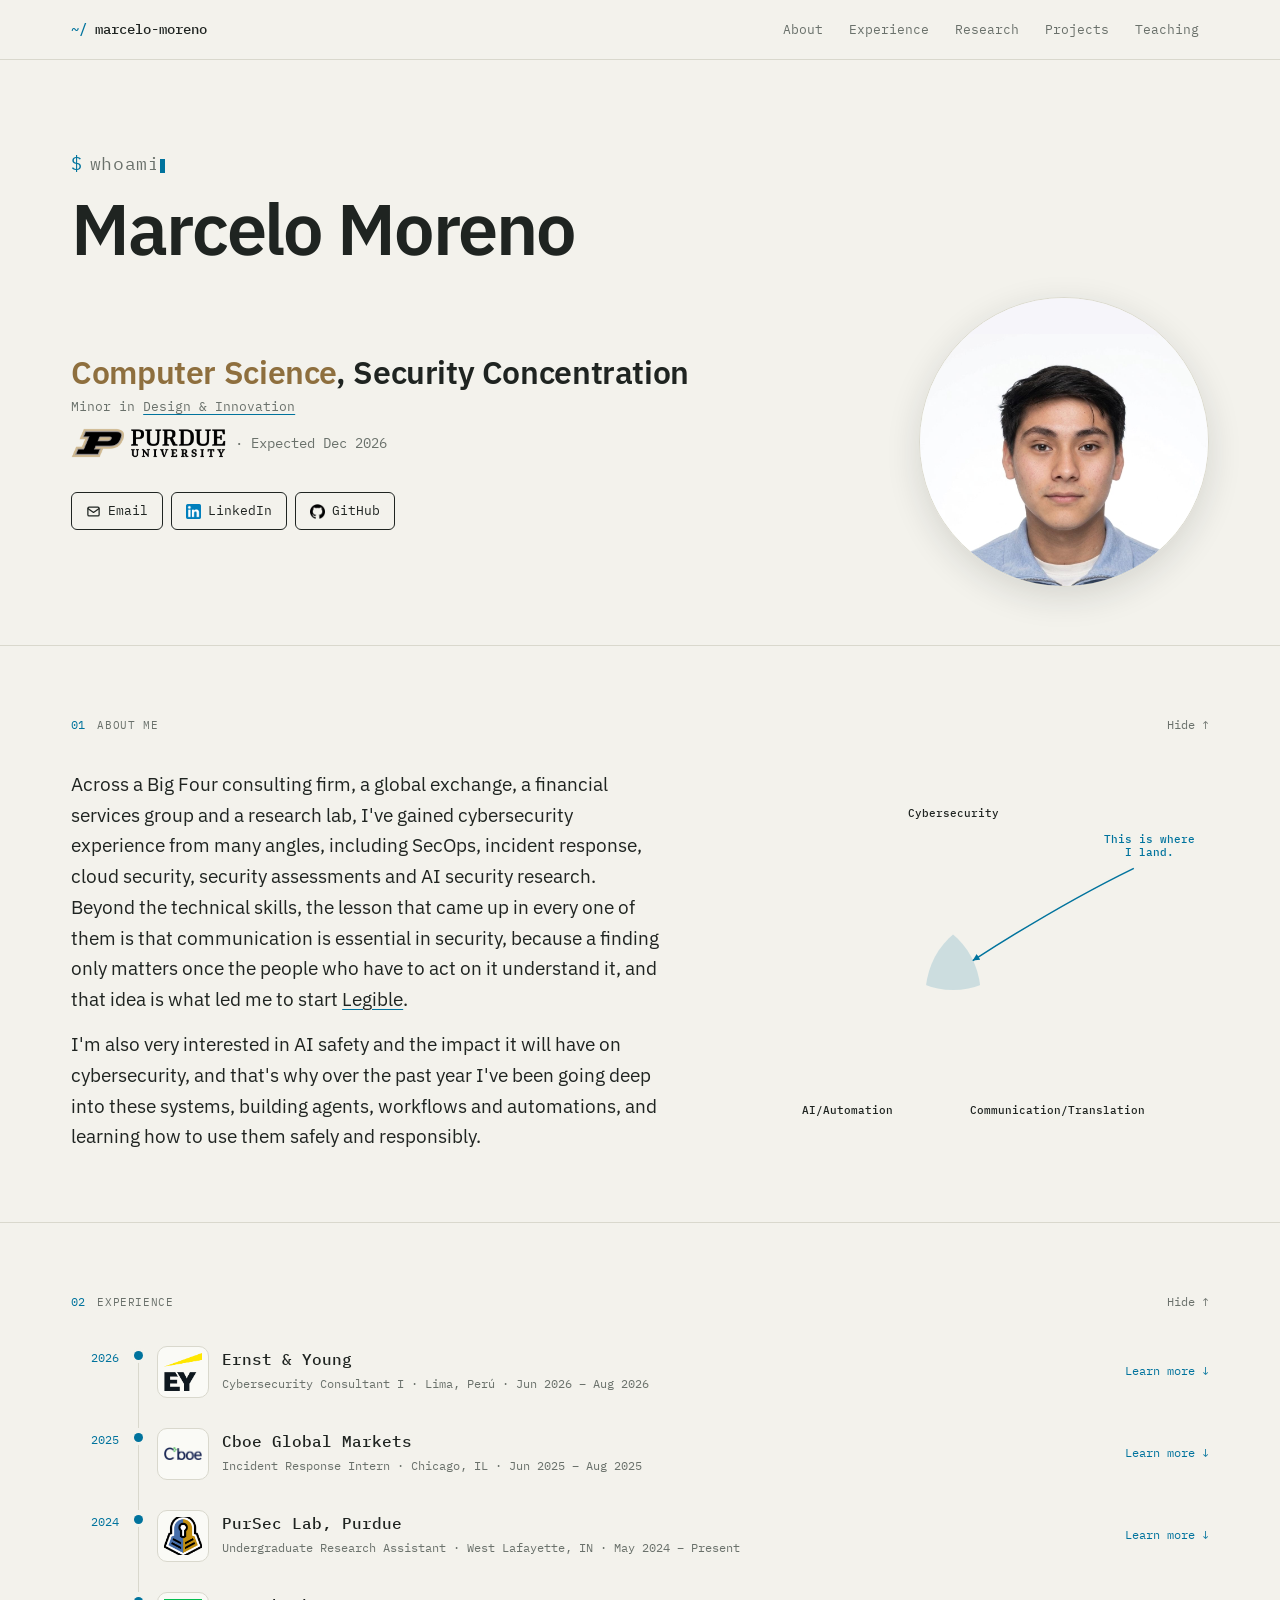
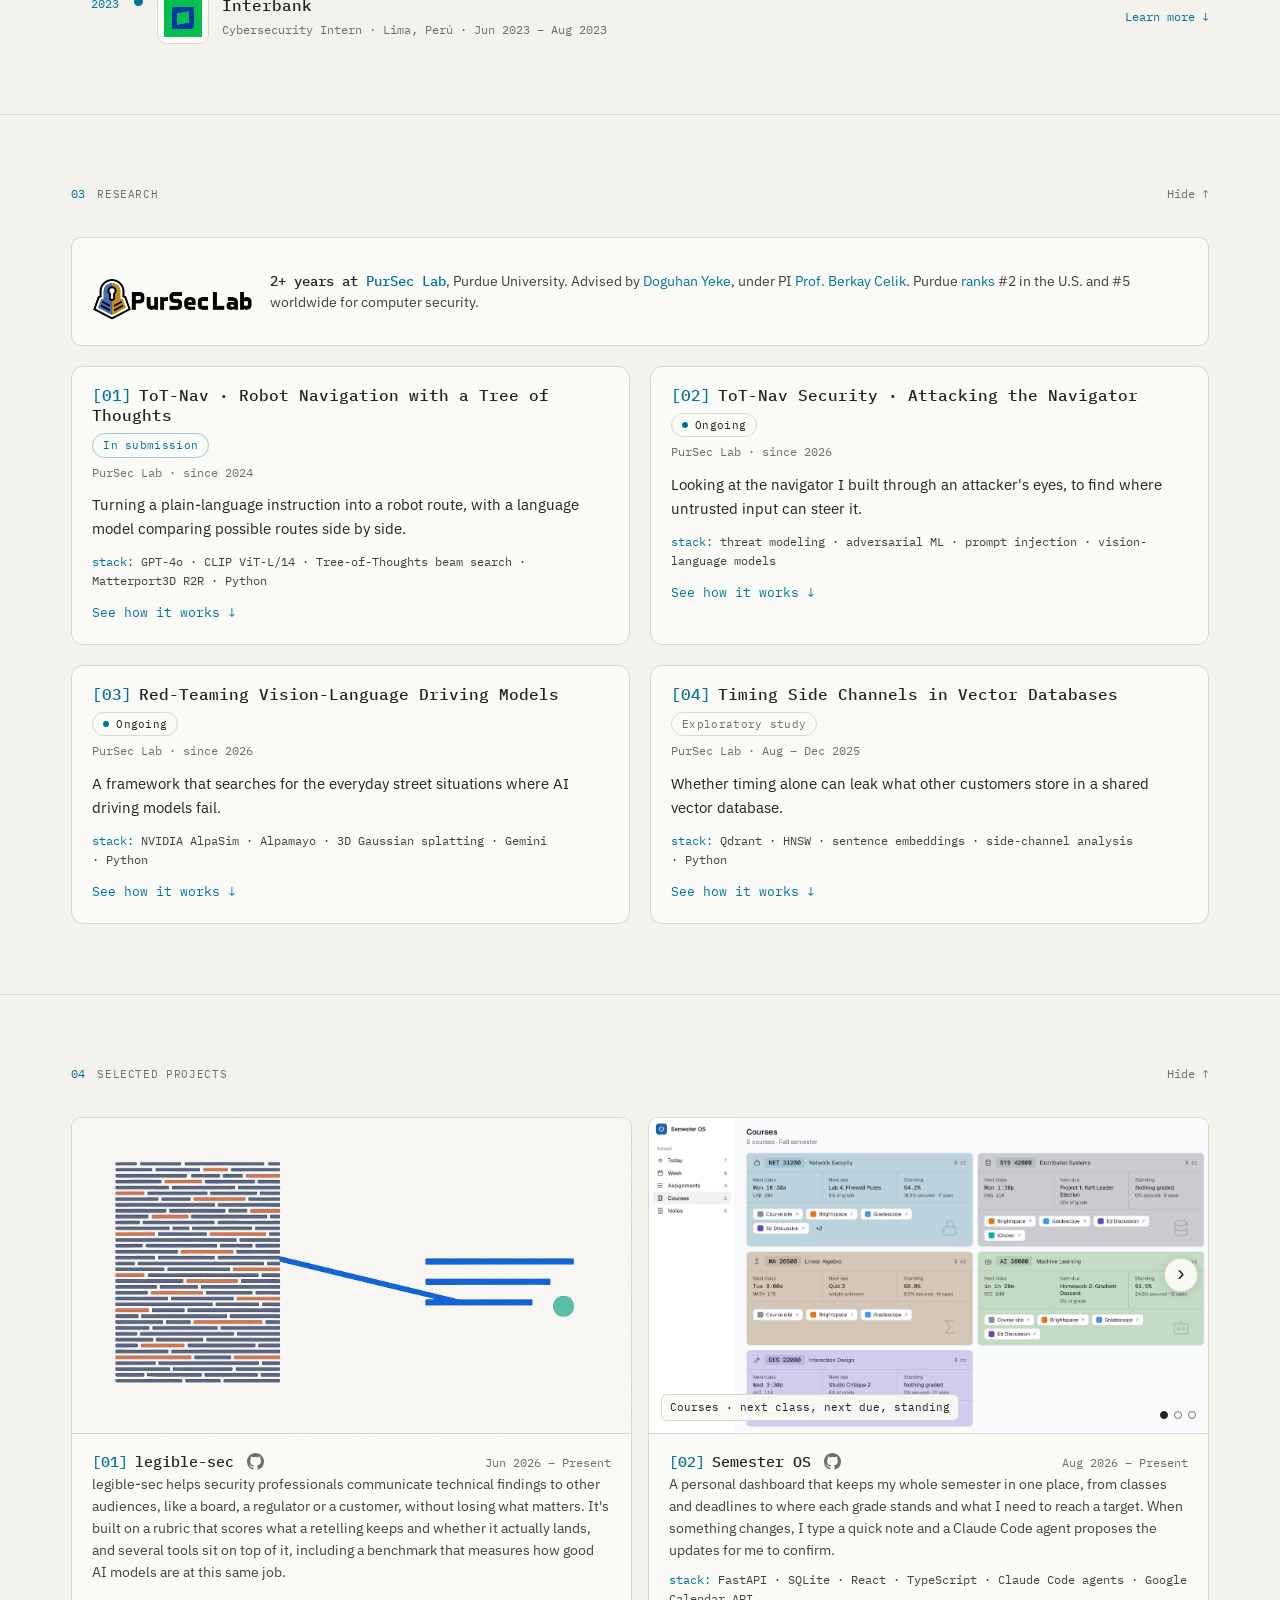
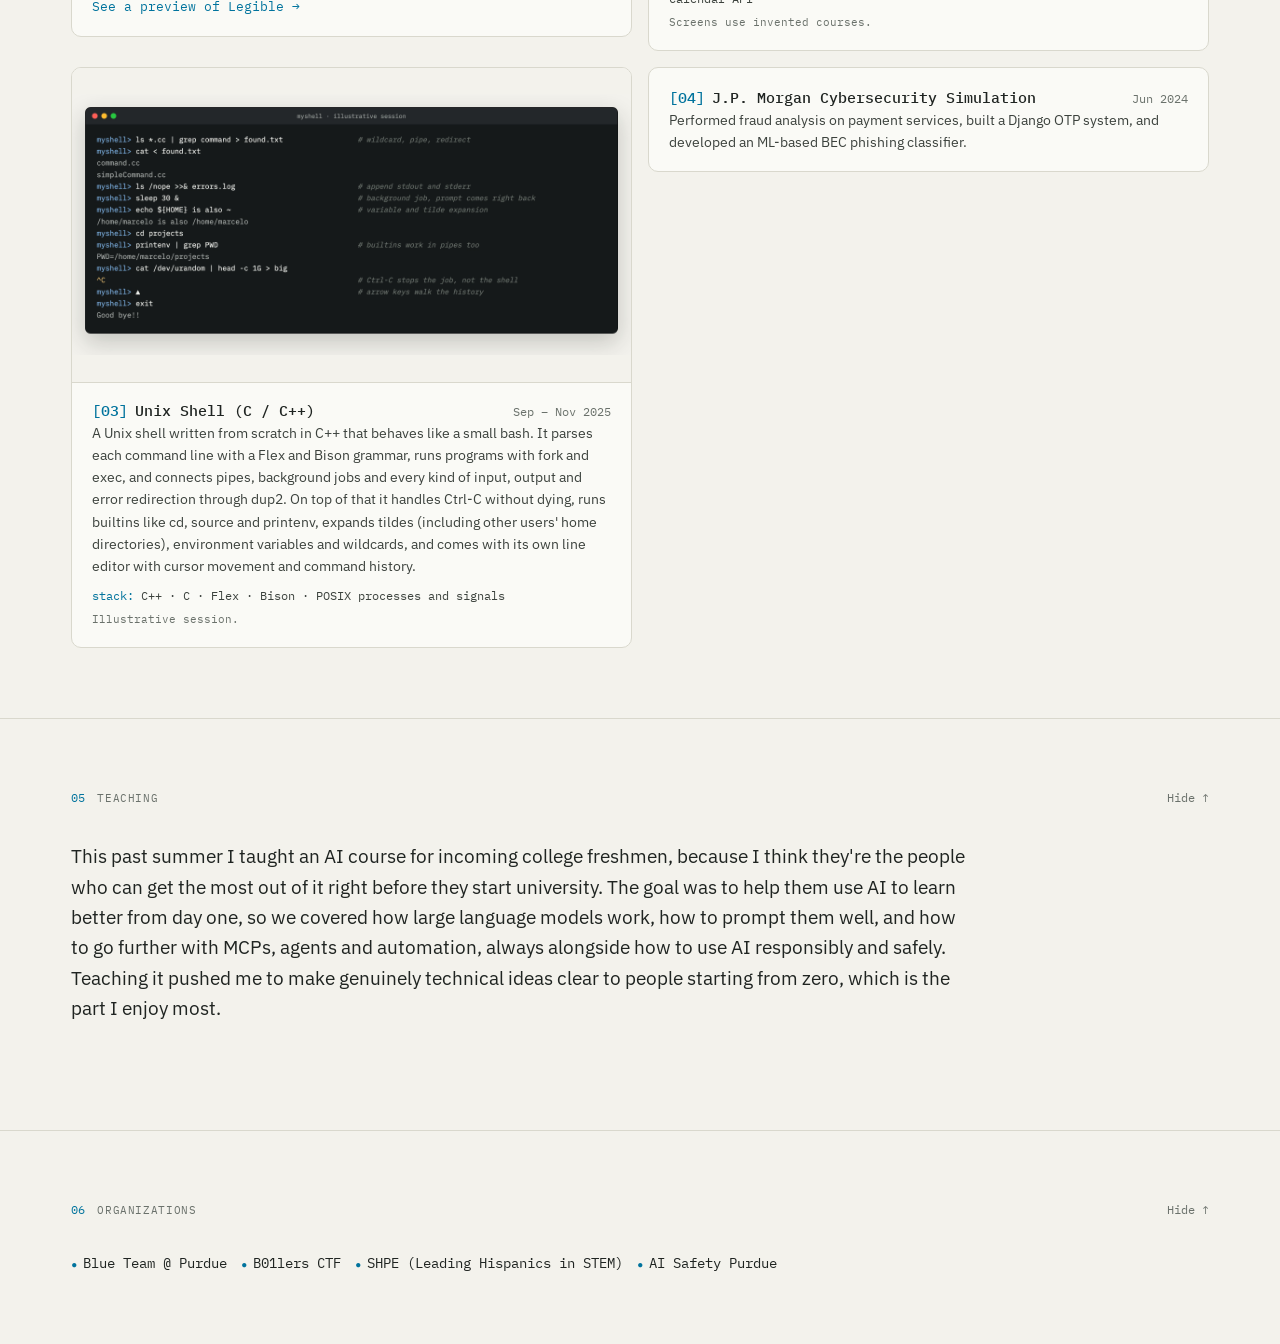
==== commit 1aeeceec: "Projects: shorter Legible and Semester OS texts, GitHub icons" ====
--- a/index.html
+++ b/index.html
@@ -175,6 +175,9 @@
   .entry-head { display: flex; justify-content: space-between; align-items: baseline; gap: 10px 16px; flex-wrap: wrap; }
   .entry-title { font-family: var(--mono); font-weight: 500; font-size: 15px; }
   .entry-title .idx { color: var(--accent); margin-right: 7px; }
+  .gh-link { display: inline-flex; vertical-align: -3px; margin-left: 10px; color: var(--soft); border-radius: 6px; padding: 3px; transition: color .15s, background .15s; }
+  .gh-link:hover, .gh-link:focus-visible { color: var(--ink); background: var(--card); }
+  .gh-link svg { width: 17px; height: 17px; display: block; }
   .entry-date { font-family: var(--mono); font-size: 11.5px; color: var(--soft); white-space: nowrap; }
   .entry-sub { font-family: var(--mono); font-size: 11.5px; color: var(--soft); margin: 6px 0 10px; display: flex; align-items: center; gap: 7px; }
   .entry-sub img { height: 15px; width: auto; opacity: .85; }
@@ -995,10 +998,10 @@
       <article class="entry has-media">
         <figure class="entry-media"><button type="button" class="zoom" aria-label="Enlarge the Legible preview"><img src="./photos/projects/legible-og.jpg" alt="Legible artwork, a dense block of technical text connected to a short, clear retelling" loading="lazy" /></button></figure>
         <div class="entry-head">
-          <div class="entry-title"><span class="idx">[01]</span>Legible</div>
+          <div class="entry-title"><span class="idx">[01]</span>legible-sec<a class="gh-link" href="#TODO-github" target="_blank" rel="noopener" aria-label="legible-sec on GitHub" title="legible-sec on GitHub"><svg viewBox="0 0 16 16" aria-hidden="true"><path fill="currentColor" d="M8 0c4.42 0 8 3.58 8 8a8.013 8.013 0 0 1-5.45 7.59c-.4.08-.55-.17-.55-.38 0-.27.01-1.13.01-2.2 0-.75-.25-1.23-.54-1.48 1.78-.2 3.65-.88 3.65-3.95 0-.88-.31-1.59-.82-2.15.08-.2.36-1.02-.08-2.12 0 0-.67-.22-2.2.82-.64-.18-1.32-.27-2-.27-.68 0-1.36.09-2 .27-1.53-1.03-2.2-.82-2.2-.82-.44 1.1-.16 1.92-.08 2.12-.51.56-.82 1.28-.82 2.15 0 3.06 1.86 3.75 3.64 3.95-.23.2-.44.55-.51 1.07-.46.21-1.61.55-2.33-.66-.15-.24-.6-.83-1.23-.82-.67.01-.27.38.01.53.34.19.73.9.82 1.13.16.45.68 1.31 2.69.94 0 .67.01 1.3.01 1.49 0 .21-.15.45-.55.37A7.995 7.995 0 0 1 0 8c0-4.42 3.58-8 8-8Z"/></svg></a></div>
           <span class="entry-date">Jun 2026 – Present</span>
         </div>
-        <p>Legible grew out of the part of security work I enjoy most, which is explaining a finding to the person who has to decide about it. It measures what survives when a technical finding gets retold for a board, a regulator or a customer, using a corpus of 3,727 real findings paired with the summaries professionals wrote from them, a rubric with two axes that are never averaged, and three instruments on top, a search for how others retold a similar finding, a benchmark that measures what a model loses when it writes a briefing, and a reviewer that checks a draft against its source as you type.</p>
+        <p>legible-sec helps security professionals communicate technical findings to other audiences, like a board, a regulator or a customer, without losing what matters. It's built on a rubric that scores what a retelling keeps and whether it actually lands, and several tools sit on top of it, including a benchmark that measures how good AI models are at this same job.</p>
         <p class="tl-jumpline"><a class="tl-jump" href="./legible/">See a preview of Legible</a></p>
       </article>
       <article class="entry has-media">
@@ -1013,10 +1016,10 @@
           <div class="car-dots" role="tablist"></div>
         </div>
         <div class="entry-head">
-          <div class="entry-title"><span class="idx">[02]</span>Semester OS</div>
+          <div class="entry-title"><span class="idx">[02]</span>Semester OS<a class="gh-link" href="#TODO-github" target="_blank" rel="noopener" aria-label="Semester OS on GitHub" title="Semester OS on GitHub"><svg viewBox="0 0 16 16" aria-hidden="true"><path fill="currentColor" d="M8 0c4.42 0 8 3.58 8 8a8.013 8.013 0 0 1-5.45 7.59c-.4.08-.55-.17-.55-.38 0-.27.01-1.13.01-2.2 0-.75-.25-1.23-.54-1.48 1.78-.2 3.65-.88 3.65-3.95 0-.88-.31-1.59-.82-2.15.08-.2.36-1.02-.08-2.12 0 0-.67-.22-2.2.82-.64-.18-1.32-.27-2-.27-.68 0-1.36.09-2 .27-1.53-1.03-2.2-.82-2.2-.82-.44 1.1-.16 1.92-.08 2.12-.51.56-.82 1.28-.82 2.15 0 3.06 1.86 3.75 3.64 3.95-.23.2-.44.55-.51 1.07-.46.21-1.61.55-2.33-.66-.15-.24-.6-.83-1.23-.82-.67.01-.27.38.01.53.34.19.73.9.82 1.13.16.45.68 1.31 2.69.94 0 .67.01 1.3.01 1.49 0 .21-.15.45-.55.37A7.995 7.995 0 0 1 0 8c0-4.42 3.58-8 8-8Z"/></svg></a></div>
           <span class="entry-date">Aug 2026 – Present</span>
         </div>
-        <p>A personal dashboard that keeps a whole semester in one place, from the next class and the next deadline to where each grade actually stands. It pulls my calendars, syllabi and course platforms together, works out how much of every grade is already secured and what I would need on the rest to reach a target, and lets me type a note like "the quiz moved to Friday" so a Claude Code agent proposes the exact changes and waits for me to confirm them.</p>
+        <p>A personal dashboard that keeps my whole semester in one place, from classes and deadlines to where each grade stands and what I need to reach a target. When something changes, I type a quick note and a Claude Code agent proposes the updates for me to confirm.</p>
         <p class="entry-tech">FastAPI · SQLite · React · TypeScript · Claude Code agents · Google Calendar API</p>
         <p class="media-note">Screens use invented courses.</p>
       </article>
